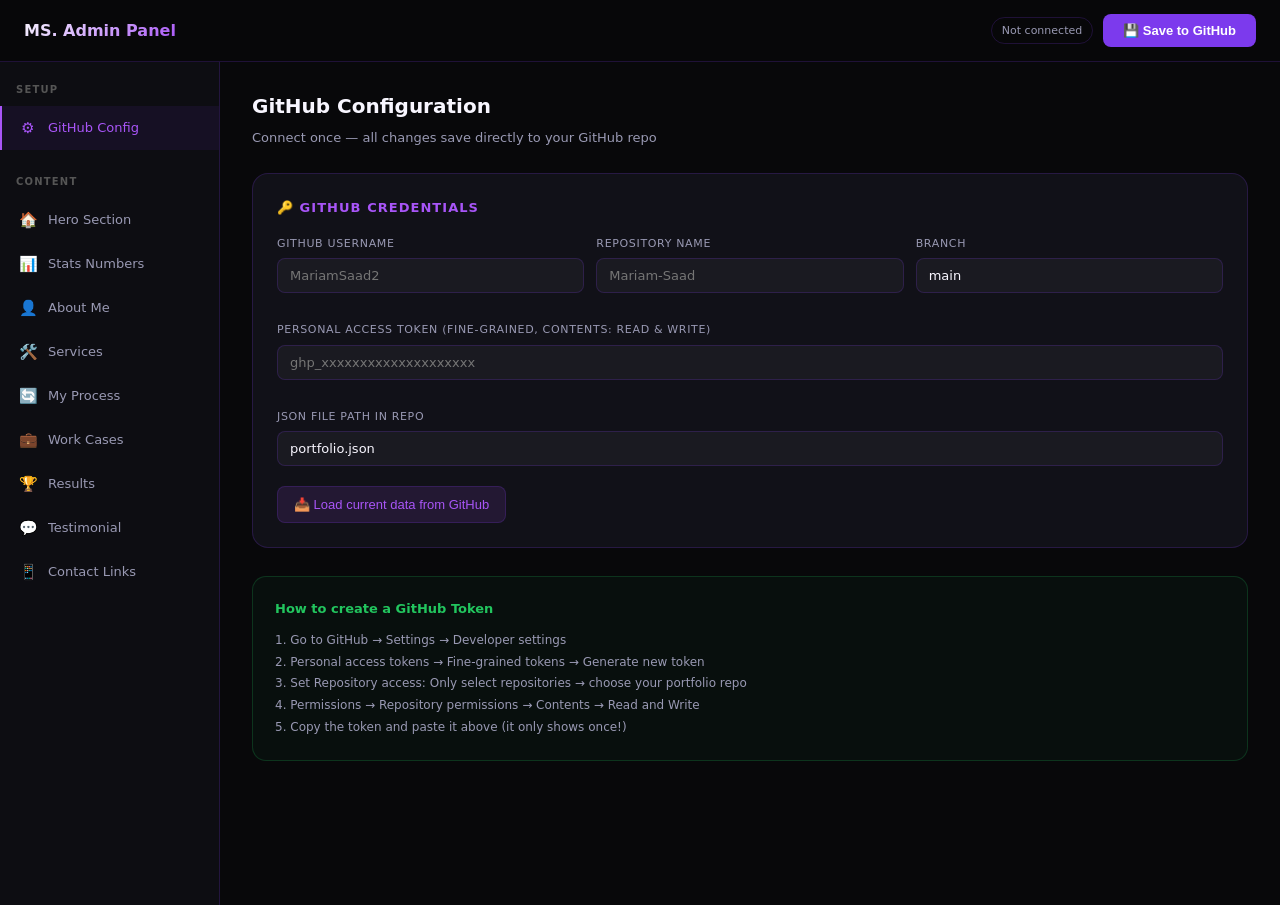
==== admin.html @ 00d35aed "Add files via upload" ====
<!DOCTYPE html>
<html lang="en">
<head>
<meta charset="UTF-8">
<meta name="viewport" content="width=device-width, initial-scale=1.0">
<title>Mariam Saad — Portfolio Admin</title>
<style>
:root {
  --black: #08080a;
  --deep: #0d0d12;
  --card: #111118;
  --purple: #7c3aed;
  --pl: #a855f7;
  --pg: rgba(124,58,237,.3);
  --ps: rgba(168,85,247,.12);
  --white: #f8f6ff;
  --gray: #9999b3;
  --border: rgba(124,58,237,.2);
  --green: #22c55e;
  --red: #ef4444;
}
*{margin:0;padding:0;box-sizing:border-box;}
body{background:var(--black);color:var(--white);font-family:'Segoe UI',system-ui,sans-serif;font-size:14px;line-height:1.6;}

/* TOP BAR */
.topbar{position:sticky;top:0;z-index:100;background:rgba(8,8,10,.95);backdrop-filter:blur(20px);border-bottom:1px solid var(--border);display:flex;align-items:center;justify-content:space-between;padding:14px 24px;}
.topbar-logo{font-weight:800;font-size:16px;background:linear-gradient(135deg,var(--white),var(--pl));-webkit-background-clip:text;-webkit-text-fill-color:transparent;background-clip:text;}
.topbar-actions{display:flex;align-items:center;gap:10px;}
.gh-status{font-size:11px;color:var(--gray);padding:4px 10px;border:1px solid var(--border);border-radius:20px;}
.gh-status.ok{color:var(--green);border-color:rgba(34,197,94,.3);}
.gh-status.err{color:var(--red);border-color:rgba(239,68,68,.3);}
.save-btn{background:var(--purple);color:#fff;border:none;border-radius:8px;padding:9px 20px;font-size:13px;font-weight:600;cursor:pointer;transition:opacity .2s;}
.save-btn:hover{opacity:.85;}
.save-btn:disabled{opacity:.4;cursor:not-allowed;}

/* LAYOUT */
.layout{display:grid;grid-template-columns:220px 1fr;min-height:calc(100vh - 57px);}

/* SIDEBAR */
.sidebar{background:var(--deep);border-right:1px solid var(--border);padding:20px 0;}
.sidebar-section{margin-bottom:24px;}
.sidebar-label{font-size:10px;font-weight:600;letter-spacing:.12em;text-transform:uppercase;color:#555;padding:0 16px;margin-bottom:8px;}
.nav-item{display:flex;align-items:center;gap:10px;padding:10px 16px;cursor:pointer;color:var(--gray);font-size:13px;border-left:2px solid transparent;transition:all .2s;}
.nav-item:hover{color:var(--white);background:rgba(124,58,237,.06);}
.nav-item.active{color:var(--pl);border-left-color:var(--pl);background:rgba(124,58,237,.08);}
.nav-item .icon{font-size:15px;width:20px;text-align:center;}

/* MAIN */
.main{padding:28px 32px;overflow-y:auto;}
.page{display:none;}
.page.active{display:block;}

/* GH CONFIG */
.gh-config{background:var(--card);border:1px solid var(--border);border-radius:16px;padding:24px;margin-bottom:28px;}
.gh-config-title{font-size:13px;font-weight:600;letter-spacing:.08em;text-transform:uppercase;color:var(--pl);margin-bottom:16px;}
.gh-grid{display:grid;grid-template-columns:1fr 1fr 1fr;gap:12px;}
.gh-grid-full{grid-column:1/-1;}

/* FORM ELEMENTS */
.field{margin-bottom:16px;}
.label{font-size:11px;font-weight:500;color:var(--gray);letter-spacing:.06em;text-transform:uppercase;margin-bottom:6px;display:block;}
input[type=text],input[type=email],input[type=password],input[type=url],textarea,select{
  width:100%;background:rgba(255,255,255,.04);border:1px solid var(--border);border-radius:8px;
  color:var(--white);font-size:13px;padding:9px 12px;font-family:inherit;transition:border-color .2s;
}
input:focus,textarea:focus{outline:none;border-color:var(--purple);}
textarea{resize:vertical;min-height:80px;}

/* SECTION CARDS */
.section-title{font-size:20px;font-weight:700;margin-bottom:6px;}
.section-sub{color:var(--gray);font-size:13px;margin-bottom:24px;}
.card{background:var(--card);border:1px solid var(--border);border-radius:14px;padding:22px;margin-bottom:14px;}
.card-header{display:flex;align-items:center;justify-content:space-between;margin-bottom:16px;}
.card-title{font-size:13px;font-weight:600;color:var(--pl);}
.del-btn{background:rgba(239,68,68,.12);border:1px solid rgba(239,68,68,.25);color:var(--red);border-radius:6px;padding:5px 10px;font-size:12px;cursor:pointer;transition:all .2s;}
.del-btn:hover{background:rgba(239,68,68,.2);}
.add-btn{display:flex;align-items:center;gap:8px;background:var(--ps);border:1px solid var(--border);border-radius:8px;color:var(--pl);font-size:13px;padding:10px 16px;cursor:pointer;transition:all .2s;margin-top:4px;}
.add-btn:hover{border-color:var(--purple);}
.two-col{display:grid;grid-template-columns:1fr 1fr;gap:12px;}
.three-col{display:grid;grid-template-columns:1fr 1fr 1fr;gap:12px;}

/* TAGS */
.tags-wrap{display:flex;flex-wrap:wrap;gap:8px;margin-top:8px;}
.tag-pill{display:flex;align-items:center;gap:6px;background:var(--ps);border:1px solid var(--border);border-radius:20px;padding:4px 10px;font-size:12px;color:var(--pl);}
.tag-pill button{background:none;border:none;cursor:pointer;color:var(--gray);font-size:14px;line-height:1;padding:0;}
.tag-input-row{display:flex;gap:8px;margin-top:10px;}
.tag-input-row input{flex:1;}

/* TOAST */
.toast{position:fixed;bottom:24px;right:24px;padding:12px 20px;border-radius:10px;font-size:13px;font-weight:500;z-index:999;transform:translateY(80px);opacity:0;transition:all .3s;}
.toast.success{background:#15803d;color:#fff;transform:translateY(0);opacity:1;}
.toast.error{background:#b91c1c;color:#fff;transform:translateY(0);opacity:1;}

/* RESULTS TABLE */
.results-row{display:grid;grid-template-columns:60px 100px 1fr;gap:12px;align-items:center;}
</style>
</head>
<body>

<div class="topbar">
  <div class="topbar-logo">MS. Admin Panel</div>
  <div class="topbar-actions">
    <span class="gh-status" id="ghStatus">Not connected</span>
    <button class="save-btn" id="saveBtn" onclick="saveToGitHub()">💾 Save to GitHub</button>
  </div>
</div>

<div class="layout">

  <!-- SIDEBAR -->
  <aside class="sidebar">
    <div class="sidebar-section">
      <div class="sidebar-label">Setup</div>
      <div class="nav-item active" onclick="showPage('github')"><span class="icon">⚙️</span> GitHub Config</div>
    </div>
    <div class="sidebar-section">
      <div class="sidebar-label">Content</div>
      <div class="nav-item" onclick="showPage('hero')"><span class="icon">🏠</span> Hero Section</div>
      <div class="nav-item" onclick="showPage('stats')"><span class="icon">📊</span> Stats Numbers</div>
      <div class="nav-item" onclick="showPage('about')"><span class="icon">👤</span> About Me</div>
      <div class="nav-item" onclick="showPage('services')"><span class="icon">🛠️</span> Services</div>
      <div class="nav-item" onclick="showPage('process')"><span class="icon">🔄</span> My Process</div>
      <div class="nav-item" onclick="showPage('work')"><span class="icon">💼</span> Work Cases</div>
      <div class="nav-item" onclick="showPage('results')"><span class="icon">🏆</span> Results</div>
      <div class="nav-item" onclick="showPage('testimonial')"><span class="icon">💬</span> Testimonial</div>
      <div class="nav-item" onclick="showPage('contact')"><span class="icon">📱</span> Contact Links</div>
    </div>
  </aside>

  <!-- MAIN -->
  <main class="main">

    <!-- GITHUB CONFIG PAGE -->
    <div class="page active" id="page-github">
      <div class="section-title">GitHub Configuration</div>
      <div class="section-sub">Connect once — all changes save directly to your GitHub repo</div>
      <div class="gh-config">
        <div class="gh-config-title">🔑 GitHub Credentials</div>
        <div class="gh-grid">
          <div class="field">
            <label class="label">GitHub Username</label>
            <input type="text" id="gh-user" placeholder="MariamSaad2" />
          </div>
          <div class="field">
            <label class="label">Repository Name</label>
            <input type="text" id="gh-repo" placeholder="Mariam-Saad" />
          </div>
          <div class="field">
            <label class="label">Branch</label>
            <input type="text" id="gh-branch" value="main" />
          </div>
          <div class="field gh-grid-full">
            <label class="label">Personal Access Token (Fine-grained, Contents: Read & Write)</label>
            <input type="password" id="gh-token" placeholder="ghp_xxxxxxxxxxxxxxxxxxxx" />
          </div>
          <div class="field gh-grid-full">
            <label class="label">JSON File Path in Repo</label>
            <input type="text" id="gh-path" value="portfolio.json" />
          </div>
        </div>
        <button class="add-btn" onclick="loadFromGitHub()">📥 Load current data from GitHub</button>
      </div>
      <div class="card" style="border-color:rgba(34,197,94,.2);background:rgba(34,197,94,.04);">
        <div style="color:var(--green);font-size:13px;font-weight:600;margin-bottom:10px;">How to create a GitHub Token</div>
        <div style="color:var(--gray);font-size:12px;line-height:1.8;">
          1. Go to GitHub → Settings → Developer settings<br>
          2. Personal access tokens → Fine-grained tokens → Generate new token<br>
          3. Set Repository access: Only select repositories → choose your portfolio repo<br>
          4. Permissions → Repository permissions → Contents → Read and Write<br>
          5. Copy the token and paste it above (it only shows once!)
        </div>
      </div>
    </div>

    <!-- HERO PAGE -->
    <div class="page" id="page-hero">
      <div class="section-title">Hero Section</div>
      <div class="section-sub">The first thing visitors see on your portfolio</div>
      <div class="card">
        <div class="field"><label class="label">Badge Text (small top badge)</label><input type="text" id="hero-badge" placeholder="Available for projects" /></div>
        <div class="two-col">
          <div class="field"><label class="label">Title Line 1</label><input type="text" id="hero-title1" placeholder="Social Media" /></div>
          <div class="field"><label class="label">Title Line 2 (colored)</label><input type="text" id="hero-title2" placeholder="Specialist" /></div>
        </div>
        <div class="field"><label class="label">Subtitle (larger text under title)</label><textarea id="hero-subtitle" rows="2"></textarea></div>
        <div class="field"><label class="label">Description (smaller gray text)</label><textarea id="hero-description" rows="2"></textarea></div>
      </div>
    </div>

    <!-- STATS PAGE -->
    <div class="page" id="page-stats">
      <div class="section-title">Stats Numbers</div>
      <div class="section-sub">The 4 achievement numbers shown below the hero</div>
      <div id="stats-container"></div>
    </div>

    <!-- ABOUT PAGE -->
    <div class="page" id="page-about">
      <div class="section-title">About Me</div>
      <div class="section-sub">Your bio paragraphs, tags, and contact info in the about section</div>

      <div class="card">
        <div class="card-header"><div class="card-title">Bio Paragraphs</div></div>
        <div id="about-paragraphs"></div>
        <button class="add-btn" onclick="addParagraph()">+ Add Paragraph</button>
      </div>

      <div class="card">
        <div class="card-header"><div class="card-title">Skill Tags</div></div>
        <div id="about-tags" class="tags-wrap"></div>
        <div class="tag-input-row">
          <input type="text" id="new-tag" placeholder="e.g. Content Strategy" onkeydown="if(event.key==='Enter')addTag()" />
          <button class="add-btn" onclick="addTag()">+ Add</button>
        </div>
      </div>

      <div class="card">
        <div class="card-header"><div class="card-title">Contact Info (shown in About card)</div></div>
        <div class="three-col">
          <div class="field"><label class="label">Location</label><input type="text" id="about-location" placeholder="Cairo, Egypt" /></div>
          <div class="field"><label class="label">Email</label><input type="email" id="about-email" /></div>
          <div class="field"><label class="label">Phone</label><input type="text" id="about-phone" /></div>
        </div>
      </div>
    </div>

    <!-- SERVICES PAGE -->
    <div class="page" id="page-services">
      <div class="section-title">Services</div>
      <div class="section-sub">The services you offer — shown as cards</div>
      <div id="services-container"></div>
      <button class="add-btn" onclick="addService()">+ Add Service</button>
    </div>

    <!-- PROCESS PAGE -->
    <div class="page" id="page-process">
      <div class="section-title">My Process</div>
      <div class="section-sub">The step-by-step numbered process</div>
      <div id="process-container"></div>
      <button class="add-btn" onclick="addProcessStep()">+ Add Step</button>
    </div>

    <!-- WORK PAGE -->
    <div class="page" id="page-work">
      <div class="section-title">Work Cases</div>
      <div class="section-sub">Real client projects and results</div>
      <div id="work-container"></div>
      <button class="add-btn" onclick="addWorkCase()">+ Add Case Study</button>
    </div>

    <!-- RESULTS PAGE -->
    <div class="page" id="page-results">
      <div class="section-title">Results</div>
      <div class="section-sub">The 4 key result metrics shown in the results section</div>
      <div id="results-container"></div>
    </div>

    <!-- TESTIMONIAL PAGE -->
    <div class="page" id="page-testimonial">
      <div class="section-title">Testimonial</div>
      <div class="section-sub">The client quote shown on your portfolio</div>
      <div class="card">
        <div class="field"><label class="label">Quote Text</label><textarea id="testimonial-text" rows="4"></textarea></div>
        <div class="field"><label class="label">Author (name + role)</label><input type="text" id="testimonial-author" placeholder="Ahmed K., Restaurant Owner" /></div>
      </div>
    </div>

    <!-- CONTACT PAGE -->
    <div class="page" id="page-contact">
      <div class="section-title">Contact Links</div>
      <div class="section-sub">How clients can reach you</div>
      <div class="card">
        <div class="two-col">
          <div class="field"><label class="label">📧 Email</label><input type="email" id="contact-email" /></div>
          <div class="field"><label class="label">📱 WhatsApp Number</label><input type="text" id="contact-whatsapp" placeholder="+201000000000" /></div>
          <div class="field"><label class="label">📸 Instagram URL</label><input type="url" id="contact-instagram" placeholder="https://instagram.com/..." /></div>
          <div class="field"><label class="label">📘 Facebook URL</label><input type="url" id="contact-facebook" placeholder="https://facebook.com/..." /></div>
          <div class="field"><label class="label">💼 LinkedIn URL</label><input type="url" id="contact-linkedin" placeholder="https://linkedin.com/in/..." /></div>
          <div class="field"><label class="label">🎵 TikTok URL</label><input type="url" id="contact-tiktok" placeholder="https://tiktok.com/@..." /></div>
        </div>
      </div>
    </div>

  </main>
</div>

<div class="toast" id="toast"></div>

<script>
// ── STATE ──────────────────────────────────────────────────────────────────
let data = {};
let fileSha = null;
let aboutTags = [];
let workResults = {}; // store results arrays per work index

// ── NAVIGATION ────────────────────────────────────────────────────────────
function showPage(name) {
  document.querySelectorAll('.page').forEach(p => p.classList.remove('active'));
  document.querySelectorAll('.nav-item').forEach(n => n.classList.remove('active'));
  document.getElementById('page-' + name).classList.add('active');
  event.currentTarget.classList.add('active');
}

// ── GITHUB ────────────────────────────────────────────────────────────────
function ghConfig() {
  return {
    token: document.getElementById('gh-token').value.trim(),
    user: document.getElementById('gh-user').value.trim(),
    repo: document.getElementById('gh-repo').value.trim(),
    branch: document.getElementById('gh-branch').value.trim() || 'main',
    path: document.getElementById('gh-path').value.trim()
  };
}

async function loadFromGitHub() {
  const c = ghConfig();
  if (!c.token || !c.user || !c.repo) { toast('Fill in GitHub credentials first', 'error'); return; }
  toast('Loading from GitHub...', '');
  try {
    const res = await fetch(`https://api.github.com/repos/${c.user}/${c.repo}/contents/${c.path}?ref=${c.branch}`, {
      headers: { Authorization: `Bearer ${c.token}`, Accept: 'application/vnd.github.v3+json' }
    });
    if (!res.ok) throw new Error(`GitHub error: ${res.status}`);
    const json = await res.json();
    fileSha = json.sha;
    data = JSON.parse(atob(json.content.replace(/\n/g, '')));
    fillAllForms();
    setStatus('Connected', 'ok');
    toast('Data loaded successfully ✓', 'success');
  } catch(e) {
    setStatus('Error', 'err');
    toast(e.message, 'error');
  }
}

async function saveToGitHub() {
  const c = ghConfig();
  if (!c.token || !c.user || !c.repo) { toast('Fill in GitHub credentials first', 'error'); return; }
  const btn = document.getElementById('saveBtn');
  btn.disabled = true; btn.textContent = 'Saving...';
  collectAllData();
  const content = btoa(unescape(encodeURIComponent(JSON.stringify(data, null, 2))));
  const body = { message: 'Update portfolio content via admin panel', content, branch: c.branch };
  if (fileSha) body.sha = fileSha;
  try {
    const res = await fetch(`https://api.github.com/repos/${c.user}/${c.repo}/contents/${c.path}`, {
      method: 'PUT',
      headers: { Authorization: `Bearer ${c.token}`, Accept: 'application/vnd.github.v3+json', 'Content-Type': 'application/json' },
      body: JSON.stringify(body)
    });
    const json = await res.json();
    if (!res.ok) throw new Error(json.message || 'Save failed');
    fileSha = json.content.sha;
    toast('Saved to GitHub ✓ Portfolio updated!', 'success');
  } catch(e) {
    toast(e.message, 'error');
  } finally {
    btn.disabled = false; btn.textContent = '💾 Save to GitHub';
  }
}

function setStatus(text, cls) {
  const el = document.getElementById('ghStatus');
  el.textContent = text;
  el.className = 'gh-status ' + cls;
}

// ── FILL FORMS ────────────────────────────────────────────────────────────
function fillAllForms() {
  fillHero(); fillStats(); fillAbout(); fillServices(); fillProcess(); fillWork(); fillResults(); fillTestimonial(); fillContact();
}

function fillHero() {
  const h = data.hero || {};
  document.getElementById('hero-badge').value = h.badge || '';
  document.getElementById('hero-title1').value = h.title_line1 || '';
  document.getElementById('hero-title2').value = h.title_line2 || '';
  document.getElementById('hero-subtitle').value = h.subtitle || '';
  document.getElementById('hero-description').value = h.description || '';
}

function fillStats() {
  const stats = data.stats || [];
  const c = document.getElementById('stats-container');
  c.innerHTML = stats.map((s, i) => `
    <div class="card">
      <div class="card-header"><div class="card-title">Stat #${i+1}</div></div>
      <div class="two-col">
        <div class="field"><label class="label">Number / Value</label><input type="text" id="stat-num-${i}" value="${s.number || ''}" placeholder="50+" /></div>
        <div class="field"><label class="label">Label</label><input type="text" id="stat-label-${i}" value="${s.label || ''}" placeholder="Brands Served" /></div>
      </div>
    </div>`).join('');
}

function fillAbout() {
  const a = data.about || {};
  const paras = a.paragraphs || [];
  renderParagraphs(paras);
  aboutTags = [...(a.tags || [])];
  renderTags();
  const ci = a.contact_info || {};
  document.getElementById('about-location').value = ci.location || '';
  document.getElementById('about-email').value = ci.email || '';
  document.getElementById('about-phone').value = ci.phone || '';
}

function renderParagraphs(paras) {
  const c = document.getElementById('about-paragraphs');
  c.innerHTML = paras.map((p, i) => `
    <div style="display:flex;gap:8px;margin-bottom:10px;align-items:flex-start">
      <textarea id="para-${i}" rows="2" style="flex:1">${p}</textarea>
      <button class="del-btn" onclick="removeParagraph(${i})">✕</button>
    </div>`).join('');
}

function addParagraph() {
  const paras = getCurrentParagraphs();
  paras.push('');
  renderParagraphs(paras);
}

function removeParagraph(i) {
  const paras = getCurrentParagraphs();
  paras.splice(i, 1);
  renderParagraphs(paras);
}

function getCurrentParagraphs() {
  const paras = [];
  let i = 0;
  while (document.getElementById(`para-${i}`)) {
    paras.push(document.getElementById(`para-${i}`).value);
    i++;
  }
  return paras;
}

function renderTags() {
  document.getElementById('about-tags').innerHTML = aboutTags.map((t, i) =>
    `<span class="tag-pill">${t}<button onclick="removeTag(${i})">×</button></span>`).join('');
}

function addTag() {
  const inp = document.getElementById('new-tag');
  if (inp.value.trim()) { aboutTags.push(inp.value.trim()); inp.value = ''; renderTags(); }
}

function removeTag(i) { aboutTags.splice(i, 1); renderTags(); }

function fillServices() {
  const services = data.services || [];
  const c = document.getElementById('services-container');
  c.innerHTML = services.map((s, i) => `
    <div class="card" id="svc-${i}">
      <div class="card-header"><div class="card-title">Service ${i+1}</div><button class="del-btn" onclick="removeService(${i})">Delete</button></div>
      <div class="two-col">
        <div class="field"><label class="label">Icon (emoji)</label><input type="text" id="svc-icon-${i}" value="${s.icon || ''}" style="font-size:20px" /></div>
        <div class="field"><label class="label">Title</label><input type="text" id="svc-title-${i}" value="${s.title || ''}" /></div>
      </div>
      <div class="field"><label class="label">Description</label><textarea id="svc-desc-${i}" rows="2">${s.description || ''}</textarea></div>
    </div>`).join('');
}

function addService() {
  const services = collectServices();
  services.push({icon:'📌', title:'', description:''});
  data.services = services;
  fillServices();
}

function removeService(i) {
  const s = collectServices();
  s.splice(i, 1);
  data.services = s;
  fillServices();
}

function collectServices() {
  const s = [];
  let i = 0;
  while (document.getElementById(`svc-${i}`)) {
    s.push({
      icon: document.getElementById(`svc-icon-${i}`).value,
      title: document.getElementById(`svc-title-${i}`).value,
      description: document.getElementById(`svc-desc-${i}`).value
    });
    i++;
  }
  return s;
}

function fillProcess() {
  const steps = data.process || [];
  const c = document.getElementById('process-container');
  c.innerHTML = steps.map((s, i) => `
    <div class="card" id="proc-${i}">
      <div class="card-header"><div class="card-title">Step ${i+1}</div><button class="del-btn" onclick="removeProcessStep(${i})">Delete</button></div>
      <div class="three-col">
        <div class="field"><label class="label">Step Number</label><input type="text" id="proc-step-${i}" value="${s.step || ''}" placeholder="01" /></div>
        <div class="field" style="grid-column:2/-1"><label class="label">Title</label><input type="text" id="proc-title-${i}" value="${s.title || ''}" /></div>
      </div>
      <div class="field"><label class="label">Description</label><textarea id="proc-desc-${i}" rows="2">${s.description || ''}</textarea></div>
    </div>`).join('');
}

function addProcessStep() {
  const steps = collectProcess();
  steps.push({step: String(steps.length+1).padStart(2,'0'), title:'', description:''});
  data.process = steps;
  fillProcess();
}

function removeProcessStep(i) {
  const steps = collectProcess();
  steps.splice(i, 1);
  data.process = steps;
  fillProcess();
}

function collectProcess() {
  const s = [];
  let i = 0;
  while (document.getElementById(`proc-${i}`)) {
    s.push({
      step: document.getElementById(`proc-step-${i}`).value,
      title: document.getElementById(`proc-title-${i}`).value,
      description: document.getElementById(`proc-desc-${i}`).value
    });
    i++;
  }
  return s;
}

function fillWork() {
  const work = data.work || [];
  const c = document.getElementById('work-container');
  c.innerHTML = work.map((w, i) => {
    const results = w.results || [];
    return `
    <div class="card" id="work-${i}">
      <div class="card-header"><div class="card-title">Case Study ${i+1}</div><button class="del-btn" onclick="removeWorkCase(${i})">Delete</button></div>
      <div class="two-col">
        <div class="field"><label class="label">Category Label</label><input type="text" id="work-label-${i}" value="${w.label || ''}" placeholder="Restaurant / F&B" /></div>
        <div class="field"><label class="label">Client / Project Name</label><input type="text" id="work-title-${i}" value="${w.title || ''}" /></div>
      </div>
      <div class="field"><label class="label">Challenge</label><textarea id="work-challenge-${i}" rows="2">${w.challenge || ''}</textarea></div>
      <div class="field">
        <label class="label">Results (one per line)</label>
        <textarea id="work-results-${i}" rows="3">${results.join('\n')}</textarea>
      </div>
    </div>`;
  }).join('');
}

function addWorkCase() {
  const work = collectWork();
  work.push({label:'', title:'', challenge:'', results:[]});
  data.work = work;
  fillWork();
}

function removeWorkCase(i) {
  const work = collectWork();
  work.splice(i, 1);
  data.work = work;
  fillWork();
}

function collectWork() {
  const w = [];
  let i = 0;
  while (document.getElementById(`work-${i}`)) {
    w.push({
      label: document.getElementById(`work-label-${i}`).value,
      title: document.getElementById(`work-title-${i}`).value,
      challenge: document.getElementById(`work-challenge-${i}`).value,
      results: document.getElementById(`work-results-${i}`).value.split('\n').map(s=>s.trim()).filter(Boolean)
    });
    i++;
  }
  return w;
}

function fillResults() {
  const results = data.results || [];
  const c = document.getElementById('results-container');
  c.innerHTML = results.map((r, i) => `
    <div class="card">
      <div class="card-header"><div class="card-title">Result #${i+1}</div></div>
      <div class="three-col">
        <div class="field"><label class="label">Icon</label><input type="text" id="res-icon-${i}" value="${r.icon || ''}" style="font-size:20px" /></div>
        <div class="field"><label class="label">Number / Value</label><input type="text" id="res-num-${i}" value="${r.number || ''}" /></div>
        <div class="field" style="grid-column:span 1"></div>
      </div>
      <div class="field"><label class="label">Label Description</label><input type="text" id="res-label-${i}" value="${r.label || ''}" /></div>
    </div>`).join('');
}

function fillTestimonial() {
  const t = data.testimonial || {};
  document.getElementById('testimonial-text').value = t.text || '';
  document.getElementById('testimonial-author').value = t.author || '';
}

function fillContact() {
  const c = data.contact || {};
  document.getElementById('contact-email').value = c.email || '';
  document.getElementById('contact-whatsapp').value = c.whatsapp || '';
  document.getElementById('contact-instagram').value = c.instagram || '';
  document.getElementById('contact-facebook').value = c.facebook || '';
  document.getElementById('contact-linkedin').value = c.linkedin || '';
  document.getElementById('contact-tiktok').value = c.tiktok || '';
}

// ── COLLECT ALL DATA ──────────────────────────────────────────────────────
function collectAllData() {
  data.hero = {
    badge: document.getElementById('hero-badge').value,
    title_line1: document.getElementById('hero-title1').value,
    title_line2: document.getElementById('hero-title2').value,
    subtitle: document.getElementById('hero-subtitle').value,
    description: document.getElementById('hero-description').value
  };

  const statCount = (data.stats || []).length;
  data.stats = Array.from({length: statCount}, (_, i) => ({
    number: document.getElementById(`stat-num-${i}`)?.value || '',
    label: document.getElementById(`stat-label-${i}`)?.value || ''
  }));

  data.about = {
    paragraphs: getCurrentParagraphs(),
    tags: aboutTags,
    contact_info: {
      location: document.getElementById('about-location').value,
      email: document.getElementById('about-email').value,
      phone: document.getElementById('about-phone').value
    }
  };

  data.services = collectServices();
  data.process = collectProcess();
  data.work = collectWork();

  const resCount = (data.results || []).length;
  data.results = Array.from({length: resCount}, (_, i) => ({
    icon: document.getElementById(`res-icon-${i}`)?.value || '',
    number: document.getElementById(`res-num-${i}`)?.value || '',
    label: document.getElementById(`res-label-${i}`)?.value || ''
  }));

  data.testimonial = {
    text: document.getElementById('testimonial-text').value,
    author: document.getElementById('testimonial-author').value
  };

  data.contact = {
    email: document.getElementById('contact-email').value,
    whatsapp: document.getElementById('contact-whatsapp').value,
    instagram: document.getElementById('contact-instagram').value,
    facebook: document.getElementById('contact-facebook').value,
    linkedin: document.getElementById('contact-linkedin').value,
    tiktok: document.getElementById('contact-tiktok').value
  };
}

// ── TOAST ─────────────────────────────────────────────────────────────────
function toast(msg, type) {
  const el = document.getElementById('toast');
  el.textContent = msg;
  el.className = 'toast ' + type;
  if (type) setTimeout(() => { el.className = 'toast'; }, 3500);
}

// ── INIT ──────────────────────────────────────────────────────────────────
// Load from localStorage if previously saved
const saved = localStorage.getItem('ms_gh_config');
if (saved) {
  const cfg = JSON.parse(saved);
  document.getElementById('gh-user').value = cfg.user || '';
  document.getElementById('gh-repo').value = cfg.repo || '';
  document.getElementById('gh-branch').value = cfg.branch || 'main';
  document.getElementById('gh-path').value = cfg.path || 'portfolio.json';
}

// Auto-save GitHub config (not the token) to localStorage
['gh-user','gh-repo','gh-branch','gh-path'].forEach(id => {
  document.getElementById(id).addEventListener('change', () => {
    localStorage.setItem('ms_gh_config', JSON.stringify({
      user: document.getElementById('gh-user').value,
      repo: document.getElementById('gh-repo').value,
      branch: document.getElementById('gh-branch').value,
      path: document.getElementById('gh-path').value
    }));
  });
});
</script>
</body>
</html>
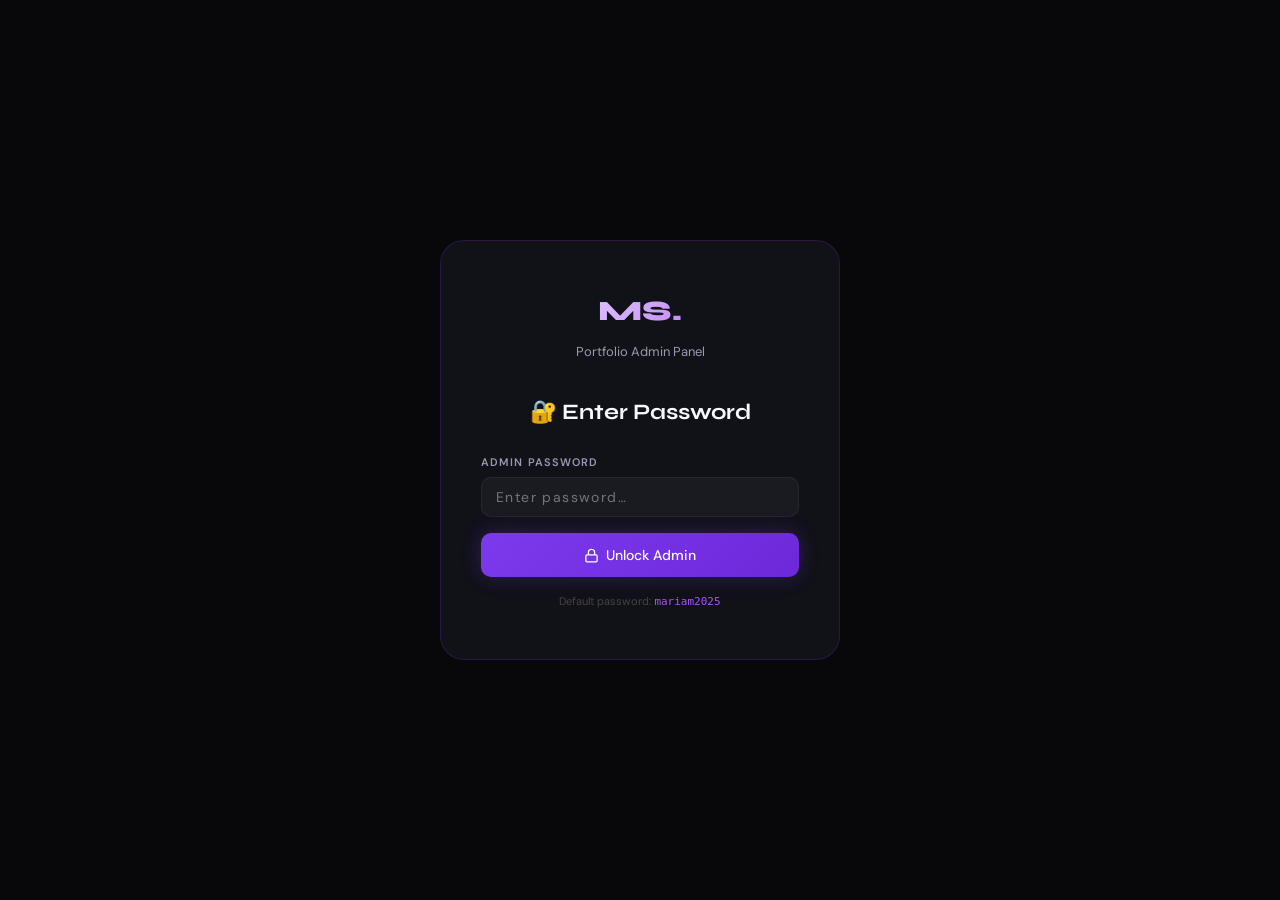
==== commit 4de3348f: "Update admin.html" ====
--- a/admin.html
+++ b/admin.html
@@ -3,697 +3,876 @@
 <head>
 <meta charset="UTF-8">
 <meta name="viewport" content="width=device-width, initial-scale=1.0">
-<title>Mariam Saad — Portfolio Admin</title>
+<title>Admin Panel — Mariam's Portfolio</title>
+<link rel="preconnect" href="https://fonts.googleapis.com">
+<link href="https://fonts.googleapis.com/css2?family=Syne:wght@700;800&family=DM+Sans:opsz,wght@9..40,300;9..40,400;9..40,500;9..40,600&display=swap" rel="stylesheet">
 <style>
-:root {
-  --black: #08080a;
-  --deep: #0d0d12;
-  --card: #111118;
-  --purple: #7c3aed;
-  --pl: #a855f7;
-  --pg: rgba(124,58,237,.3);
-  --ps: rgba(168,85,247,.12);
-  --white: #f8f6ff;
-  --gray: #9999b3;
-  --border: rgba(124,58,237,.2);
-  --green: #22c55e;
-  --red: #ef4444;
-}
-*{margin:0;padding:0;box-sizing:border-box;}
-body{background:var(--black);color:var(--white);font-family:'Segoe UI',system-ui,sans-serif;font-size:14px;line-height:1.6;}
-
-/* TOP BAR */
-.topbar{position:sticky;top:0;z-index:100;background:rgba(8,8,10,.95);backdrop-filter:blur(20px);border-bottom:1px solid var(--border);display:flex;align-items:center;justify-content:space-between;padding:14px 24px;}
-.topbar-logo{font-weight:800;font-size:16px;background:linear-gradient(135deg,var(--white),var(--pl));-webkit-background-clip:text;-webkit-text-fill-color:transparent;background-clip:text;}
-.topbar-actions{display:flex;align-items:center;gap:10px;}
-.gh-status{font-size:11px;color:var(--gray);padding:4px 10px;border:1px solid var(--border);border-radius:20px;}
-.gh-status.ok{color:var(--green);border-color:rgba(34,197,94,.3);}
-.gh-status.err{color:var(--red);border-color:rgba(239,68,68,.3);}
-.save-btn{background:var(--purple);color:#fff;border:none;border-radius:8px;padding:9px 20px;font-size:13px;font-weight:600;cursor:pointer;transition:opacity .2s;}
-.save-btn:hover{opacity:.85;}
-.save-btn:disabled{opacity:.4;cursor:not-allowed;}
-
-/* LAYOUT */
-.layout{display:grid;grid-template-columns:220px 1fr;min-height:calc(100vh - 57px);}
-
-/* SIDEBAR */
-.sidebar{background:var(--deep);border-right:1px solid var(--border);padding:20px 0;}
-.sidebar-section{margin-bottom:24px;}
-.sidebar-label{font-size:10px;font-weight:600;letter-spacing:.12em;text-transform:uppercase;color:#555;padding:0 16px;margin-bottom:8px;}
-.nav-item{display:flex;align-items:center;gap:10px;padding:10px 16px;cursor:pointer;color:var(--gray);font-size:13px;border-left:2px solid transparent;transition:all .2s;}
-.nav-item:hover{color:var(--white);background:rgba(124,58,237,.06);}
-.nav-item.active{color:var(--pl);border-left-color:var(--pl);background:rgba(124,58,237,.08);}
-.nav-item .icon{font-size:15px;width:20px;text-align:center;}
-
-/* MAIN */
-.main{padding:28px 32px;overflow-y:auto;}
-.page{display:none;}
-.page.active{display:block;}
-
-/* GH CONFIG */
-.gh-config{background:var(--card);border:1px solid var(--border);border-radius:16px;padding:24px;margin-bottom:28px;}
-.gh-config-title{font-size:13px;font-weight:600;letter-spacing:.08em;text-transform:uppercase;color:var(--pl);margin-bottom:16px;}
-.gh-grid{display:grid;grid-template-columns:1fr 1fr 1fr;gap:12px;}
-.gh-grid-full{grid-column:1/-1;}
-
-/* FORM ELEMENTS */
-.field{margin-bottom:16px;}
-.label{font-size:11px;font-weight:500;color:var(--gray);letter-spacing:.06em;text-transform:uppercase;margin-bottom:6px;display:block;}
-input[type=text],input[type=email],input[type=password],input[type=url],textarea,select{
-  width:100%;background:rgba(255,255,255,.04);border:1px solid var(--border);border-radius:8px;
-  color:var(--white);font-size:13px;padding:9px 12px;font-family:inherit;transition:border-color .2s;
-}
-input:focus,textarea:focus{outline:none;border-color:var(--purple);}
-textarea{resize:vertical;min-height:80px;}
-
-/* SECTION CARDS */
-.section-title{font-size:20px;font-weight:700;margin-bottom:6px;}
-.section-sub{color:var(--gray);font-size:13px;margin-bottom:24px;}
-.card{background:var(--card);border:1px solid var(--border);border-radius:14px;padding:22px;margin-bottom:14px;}
-.card-header{display:flex;align-items:center;justify-content:space-between;margin-bottom:16px;}
-.card-title{font-size:13px;font-weight:600;color:var(--pl);}
-.del-btn{background:rgba(239,68,68,.12);border:1px solid rgba(239,68,68,.25);color:var(--red);border-radius:6px;padding:5px 10px;font-size:12px;cursor:pointer;transition:all .2s;}
-.del-btn:hover{background:rgba(239,68,68,.2);}
-.add-btn{display:flex;align-items:center;gap:8px;background:var(--ps);border:1px solid var(--border);border-radius:8px;color:var(--pl);font-size:13px;padding:10px 16px;cursor:pointer;transition:all .2s;margin-top:4px;}
-.add-btn:hover{border-color:var(--purple);}
-.two-col{display:grid;grid-template-columns:1fr 1fr;gap:12px;}
-.three-col{display:grid;grid-template-columns:1fr 1fr 1fr;gap:12px;}
-
-/* TAGS */
-.tags-wrap{display:flex;flex-wrap:wrap;gap:8px;margin-top:8px;}
-.tag-pill{display:flex;align-items:center;gap:6px;background:var(--ps);border:1px solid var(--border);border-radius:20px;padding:4px 10px;font-size:12px;color:var(--pl);}
-.tag-pill button{background:none;border:none;cursor:pointer;color:var(--gray);font-size:14px;line-height:1;padding:0;}
-.tag-input-row{display:flex;gap:8px;margin-top:10px;}
-.tag-input-row input{flex:1;}
-
-/* TOAST */
-.toast{position:fixed;bottom:24px;right:24px;padding:12px 20px;border-radius:10px;font-size:13px;font-weight:500;z-index:999;transform:translateY(80px);opacity:0;transition:all .3s;}
-.toast.success{background:#15803d;color:#fff;transform:translateY(0);opacity:1;}
-.toast.error{background:#b91c1c;color:#fff;transform:translateY(0);opacity:1;}
-
-/* RESULTS TABLE */
-.results-row{display:grid;grid-template-columns:60px 100px 1fr;gap:12px;align-items:center;}
+  :root {
+    --black: #08080a; --deep: #0d0d12; --card: #111118; --card2: #16161f;
+    --purple: #7c3aed; --pl: #a855f7; --pg: rgba(124,58,237,.3);
+    --ps: rgba(168,85,247,.12); --white: #f8f6ff; --gray: #9999b3;
+    --border: rgba(124,58,237,.2); --border2: rgba(255,255,255,.06);
+    --success: #22c55e; --danger: #ef4444; --warn: #f59e0b;
+  }
+  *{margin:0;padding:0;box-sizing:border-box;}
+  html{scroll-behavior:smooth;}
+  body{background:var(--black);color:var(--white);font-family:'DM Sans',system-ui,sans-serif;font-size:14px;line-height:1.6;min-height:100vh;overflow-x:hidden;}
+
+  /* ── PASSWORD GATE ── */
+  #gate{position:fixed;inset:0;background:var(--black);z-index:9999;display:flex;align-items:center;justify-content:center;padding:20px;}
+  .gate-box{background:var(--card);border:1px solid var(--border);border-radius:24px;padding:48px 40px;width:100%;max-width:400px;text-align:center;}
+  .gate-logo{font-family:'Syne',sans-serif;font-weight:800;font-size:28px;background:linear-gradient(135deg,var(--white),var(--pl));-webkit-background-clip:text;-webkit-text-fill-color:transparent;background-clip:text;margin-bottom:8px;}
+  .gate-sub{color:var(--gray);font-size:13px;margin-bottom:32px;}
+  .gate-box h2{font-family:'Syne',sans-serif;font-size:22px;margin-bottom:24px;}
+  .gate-err{background:rgba(239,68,68,.12);border:1px solid rgba(239,68,68,.3);border-radius:8px;padding:10px 14px;color:#fca5a5;font-size:13px;margin-bottom:16px;display:none;}
+
+  /* ── INPUTS ── */
+  .field{margin-bottom:16px;text-align:left;}
+  .field label{display:block;font-size:11px;font-weight:600;letter-spacing:.1em;text-transform:uppercase;color:var(--gray);margin-bottom:6px;}
+  .field input,.field textarea,.field select{width:100%;background:rgba(255,255,255,.04);border:1px solid var(--border2);border-radius:10px;color:var(--white);font-family:'DM Sans',sans-serif;font-size:14px;padding:10px 14px;outline:none;transition:border-color .2s;}
+  .field input:focus,.field textarea:focus,.field select:focus{border-color:var(--purple);background:rgba(124,58,237,.06);}
+  .field textarea{resize:vertical;min-height:80px;}
+  .field input[type="password"]{letter-spacing:.1em;}
+
+  /* ── BUTTONS ── */
+  .btn{display:inline-flex;align-items:center;justify-content:center;gap:7px;padding:11px 22px;border-radius:10px;font-family:'DM Sans',sans-serif;font-size:14px;font-weight:500;cursor:pointer;border:none;transition:all .2s;min-height:44px;}
+  .btn-primary{background:linear-gradient(135deg,var(--purple),#6d28d9);color:#fff;box-shadow:0 0 20px var(--pg);}
+  .btn-primary:hover{box-shadow:0 0 30px rgba(124,58,237,.5);transform:translateY(-1px);}
+  .btn-ghost{background:transparent;color:var(--gray);border:1px solid var(--border2);}
+  .btn-ghost:hover{border-color:var(--purple);color:var(--pl);}
+  .btn-danger{background:rgba(239,68,68,.12);color:#fca5a5;border:1px solid rgba(239,68,68,.25);}
+  .btn-danger:hover{background:rgba(239,68,68,.2);}
+  .btn-success{background:rgba(34,197,94,.12);color:#86efac;border:1px solid rgba(34,197,94,.25);}
+  .btn-success:hover{background:rgba(34,197,94,.2);}
+  .btn-sm{padding:6px 14px;font-size:12px;min-height:32px;border-radius:7px;}
+  .btn:disabled{opacity:.5;cursor:not-allowed;transform:none !important;}
+  .btn-full{width:100%;}
+
+  /* ── LAYOUT ── */
+  #app{display:none;min-height:100vh;}
+  #app.visible{display:block;}
+
+  header{position:sticky;top:0;z-index:100;background:rgba(8,8,10,.95);backdrop-filter:blur(20px);border-bottom:1px solid var(--border);padding:0 24px;height:60px;display:flex;align-items:center;justify-content:space-between;gap:16px;}
+  .hdr-left{display:flex;align-items:center;gap:14px;}
+  .hdr-logo{font-family:'Syne',sans-serif;font-weight:800;font-size:16px;background:linear-gradient(135deg,var(--white),var(--pl));-webkit-background-clip:text;-webkit-text-fill-color:transparent;background-clip:text;}
+  .hdr-badge{background:var(--ps);border:1px solid var(--border);border-radius:100px;padding:3px 10px;font-size:10px;font-weight:600;letter-spacing:.1em;color:var(--pl);}
+  .hdr-right{display:flex;align-items:center;gap:10px;}
+  .hdr-right a{color:var(--gray);text-decoration:none;font-size:13px;display:flex;align-items:center;gap:5px;padding:6px 12px;border-radius:8px;transition:.2s;}
+  .hdr-right a:hover{color:var(--pl);background:var(--ps);}
+
+  .layout{display:grid;grid-template-columns:220px 1fr;min-height:calc(100vh - 60px);}
+  @media(max-width:768px){.layout{grid-template-columns:1fr;} .sidebar{display:none;}}
+
+  /* ── SIDEBAR ── */
+  .sidebar{background:var(--deep);border-right:1px solid var(--border);padding:20px 0;position:sticky;top:60px;height:calc(100vh - 60px);overflow-y:auto;}
+  .sidebar-section{font-size:10px;font-weight:600;letter-spacing:.12em;text-transform:uppercase;color:#444;padding:16px 20px 6px;}
+  .nav-item{display:flex;align-items:center;gap:10px;padding:9px 20px;cursor:pointer;color:var(--gray);font-size:13px;font-weight:400;transition:.15s;border-left:2px solid transparent;position:relative;}
+  .nav-item:hover{color:var(--white);background:rgba(255,255,255,.03);}
+  .nav-item.active{color:var(--pl);background:var(--ps);border-left-color:var(--purple);}
+  .nav-item .dot{width:6px;height:6px;border-radius:50%;background:currentColor;opacity:.6;flex-shrink:0;}
+
+  /* ── MAIN CONTENT ── */
+  .main{padding:28px;overflow-y:auto;}
+  .section-panel{display:none;}
+  .section-panel.active{display:block;}
+
+  .panel-header{margin-bottom:24px;}
+  .panel-header h1{font-family:'Syne',sans-serif;font-size:24px;font-weight:800;margin-bottom:4px;}
+  .panel-header p{color:var(--gray);font-size:13px;}
+
+  .card{background:var(--card);border:1px solid var(--border2);border-radius:16px;padding:24px;margin-bottom:16px;}
+  .card-header{display:flex;align-items:center;justify-content:space-between;margin-bottom:20px;padding-bottom:14px;border-bottom:1px solid var(--border2);}
+  .card-title{font-family:'Syne',sans-serif;font-size:14px;font-weight:700;display:flex;align-items:center;gap:8px;}
+  .card-title .icon{font-size:18px;}
+
+  .grid-2{display:grid;grid-template-columns:1fr 1fr;gap:16px;}
+  @media(max-width:600px){.grid-2{grid-template-columns:1fr;}}
+
+  /* ── ARRAY ITEMS ── */
+  .array-list{display:flex;flex-direction:column;gap:10px;margin-bottom:12px;}
+  .array-item{background:rgba(255,255,255,.03);border:1px solid var(--border2);border-radius:10px;padding:14px;position:relative;}
+  .array-item-header{display:flex;align-items:center;justify-content:space-between;margin-bottom:12px;}
+  .array-item-label{font-size:11px;font-weight:600;color:var(--pl);text-transform:uppercase;letter-spacing:.08em;}
+  .array-item-actions{display:flex;gap:6px;}
+  .remove-btn{background:rgba(239,68,68,.1);border:1px solid rgba(239,68,68,.2);color:#fca5a5;border-radius:6px;padding:4px 10px;font-size:11px;cursor:pointer;transition:.2s;}
+  .remove-btn:hover{background:rgba(239,68,68,.2);}
+  .add-btn{display:flex;align-items:center;gap:6px;background:rgba(124,58,237,.1);border:1px dashed rgba(124,58,237,.3);color:var(--pl);border-radius:10px;padding:10px 16px;font-size:13px;cursor:pointer;width:100%;justify-content:center;transition:.2s;}
+  .add-btn:hover{background:rgba(124,58,237,.18);border-color:rgba(124,58,237,.6);}
+  .tag-list{display:flex;flex-wrap:wrap;gap:8px;margin-bottom:10px;}
+  .tag-chip{display:flex;align-items:center;gap:6px;background:var(--ps);border:1px solid var(--border);border-radius:100px;padding:5px 12px;font-size:12px;color:var(--pl);}
+  .tag-chip .del{cursor:pointer;opacity:.6;transition:.2s;font-size:14px;}
+  .tag-chip .del:hover{opacity:1;color:#fca5a5;}
+  .tag-input-row{display:flex;gap:8px;}
+  .tag-input-row input{flex:1;}
+
+  /* ── TOAST ── */
+  #toast-container{position:fixed;bottom:24px;right:24px;z-index:9999;display:flex;flex-direction:column;gap:8px;pointer-events:none;}
+  .toast{background:var(--card2);border:1px solid var(--border2);border-radius:12px;padding:12px 18px;display:flex;align-items:center;gap:10px;font-size:13px;box-shadow:0 8px 32px rgba(0,0,0,.4);transform:translateX(120%);transition:transform .35s cubic-bezier(.34,1.56,.64,1);pointer-events:auto;min-width:220px;}
+  .toast.show{transform:translateX(0);}
+  .toast.success{border-color:rgba(34,197,94,.3);} .toast.success .t-icon{color:var(--success);}
+  .toast.error{border-color:rgba(239,68,68,.3);} .toast.error .t-icon{color:var(--danger);}
+  .toast.info{border-color:var(--border);} .toast.info .t-icon{color:var(--pl);}
+
+  /* ── CONFIRM DIALOG ── */
+  #confirm-overlay{position:fixed;inset:0;background:rgba(8,8,10,.85);backdrop-filter:blur(8px);z-index:9998;display:none;align-items:center;justify-content:center;padding:20px;}
+  #confirm-overlay.open{display:flex;}
+  .confirm-box{background:var(--card);border:1px solid rgba(239,68,68,.3);border-radius:20px;padding:32px;max-width:380px;width:100%;text-align:center;}
+  .confirm-box h3{font-family:'Syne',sans-serif;font-size:18px;margin-bottom:10px;}
+  .confirm-box p{color:var(--gray);font-size:13px;margin-bottom:24px;}
+  .confirm-actions{display:flex;gap:10px;justify-content:center;}
+
+  /* ── SCROLLBAR ── */
+  ::-webkit-scrollbar{width:5px;height:5px;}
+  ::-webkit-scrollbar-track{background:transparent;}
+  ::-webkit-scrollbar-thumb{background:rgba(124,58,237,.3);border-radius:10px;}
+
+  /* ── MISC ── */
+  .divider{height:1px;background:var(--border2);margin:20px 0;}
+  .badge-dot{width:6px;height:6px;border-radius:50%;background:var(--success);display:inline-block;animation:pulse 2s infinite;}
+  @keyframes pulse{0%,100%{opacity:1;transform:scale(1);}50%{opacity:.5;transform:scale(1.4);}}
+  .save-bar{position:sticky;bottom:0;background:rgba(8,8,10,.95);backdrop-filter:blur(12px);border-top:1px solid var(--border);padding:14px 28px;display:flex;align-items:center;justify-content:space-between;gap:12px;z-index:50;}
+  .save-bar p{color:var(--gray);font-size:12px;}
+  .unsaved-indicator{color:var(--warn);font-size:12px;display:flex;align-items:center;gap:6px;}
 </style>
 </head>
 <body>
 
-<div class="topbar">
-  <div class="topbar-logo">MS. Admin Panel</div>
-  <div class="topbar-actions">
-    <span class="gh-status" id="ghStatus">Not connected</span>
-    <button class="save-btn" id="saveBtn" onclick="saveToGitHub()">💾 Save to GitHub</button>
+<!-- PASSWORD GATE -->
+<div id="gate">
+  <div class="gate-box">
+    <div class="gate-logo">MS.</div>
+    <div class="gate-sub">Portfolio Admin Panel</div>
+    <h2>🔐 Enter Password</h2>
+    <div class="gate-err" id="gate-err">Incorrect password. Please try again.</div>
+    <div class="field">
+      <label>Admin Password</label>
+      <input type="password" id="pw-input" placeholder="Enter password…" onkeydown="if(event.key==='Enter')checkPw()">
+    </div>
+    <button class="btn btn-primary btn-full" onclick="checkPw()">
+      <svg width="15" height="15" viewBox="0 0 24 24" fill="none" stroke="currentColor" stroke-width="2"><rect x="3" y="11" width="18" height="11" rx="2"/><path d="M7 11V7a5 5 0 0 1 10 0v4"/></svg>
+      Unlock Admin
+    </button>
+    <p style="margin-top:16px;font-size:11px;color:#444;">Default password: <code style="color:var(--pl)">mariam2025</code></p>
   </div>
 </div>
 
-<div class="layout">
-
-  <!-- SIDEBAR -->
-  <aside class="sidebar">
-    <div class="sidebar-section">
-      <div class="sidebar-label">Setup</div>
-      <div class="nav-item active" onclick="showPage('github')"><span class="icon">⚙️</span> GitHub Config</div>
+<!-- MAIN APP -->
+<div id="app">
+  <header>
+    <div class="hdr-left">
+      <div class="hdr-logo">MS. Admin</div>
+      <div class="hdr-badge"><span class="badge-dot"></span> Live</div>
     </div>
-    <div class="sidebar-section">
-      <div class="sidebar-label">Content</div>
-      <div class="nav-item" onclick="showPage('hero')"><span class="icon">🏠</span> Hero Section</div>
-      <div class="nav-item" onclick="showPage('stats')"><span class="icon">📊</span> Stats Numbers</div>
-      <div class="nav-item" onclick="showPage('about')"><span class="icon">👤</span> About Me</div>
-      <div class="nav-item" onclick="showPage('services')"><span class="icon">🛠️</span> Services</div>
-      <div class="nav-item" onclick="showPage('process')"><span class="icon">🔄</span> My Process</div>
-      <div class="nav-item" onclick="showPage('work')"><span class="icon">💼</span> Work Cases</div>
-      <div class="nav-item" onclick="showPage('results')"><span class="icon">🏆</span> Results</div>
-      <div class="nav-item" onclick="showPage('testimonial')"><span class="icon">💬</span> Testimonial</div>
-      <div class="nav-item" onclick="showPage('contact')"><span class="icon">📱</span> Contact Links</div>
+    <div class="hdr-right">
+      <a href="index.html" target="_blank">
+        <svg width="14" height="14" viewBox="0 0 24 24" fill="none" stroke="currentColor" stroke-width="2"><path d="M18 13v6a2 2 0 0 1-2 2H5a2 2 0 0 1-2-2V8a2 2 0 0 1 2-2h6"/><polyline points="15 3 21 3 21 9"/><line x1="10" y1="14" x2="21" y2="3"/></svg>
+        View Portfolio
+      </a>
+      <button class="btn btn-primary" id="save-btn" onclick="saveAll()" style="gap:6px;">
+        <svg width="14" height="14" viewBox="0 0 24 24" fill="none" stroke="currentColor" stroke-width="2"><path d="M19 21H5a2 2 0 0 1-2-2V5a2 2 0 0 1 2-2h11l5 5v11a2 2 0 0 1-2 2z"/><polyline points="17 21 17 13 7 13 7 21"/><polyline points="7 3 7 8 15 8"/></svg>
+        Save All
+      </button>
+      <button class="btn btn-danger btn-sm" onclick="confirmReset()">Reset</button>
     </div>
-  </aside>
-
-  <!-- MAIN -->
-  <main class="main">
-
-    <!-- GITHUB CONFIG PAGE -->
-    <div class="page active" id="page-github">
-      <div class="section-title">GitHub Configuration</div>
-      <div class="section-sub">Connect once — all changes save directly to your GitHub repo</div>
-      <div class="gh-config">
-        <div class="gh-config-title">🔑 GitHub Credentials</div>
-        <div class="gh-grid">
-          <div class="field">
-            <label class="label">GitHub Username</label>
-            <input type="text" id="gh-user" placeholder="MariamSaad2" />
-          </div>
-          <div class="field">
-            <label class="label">Repository Name</label>
-            <input type="text" id="gh-repo" placeholder="Mariam-Saad" />
-          </div>
-          <div class="field">
-            <label class="label">Branch</label>
-            <input type="text" id="gh-branch" value="main" />
-          </div>
-          <div class="field gh-grid-full">
-            <label class="label">Personal Access Token (Fine-grained, Contents: Read & Write)</label>
-            <input type="password" id="gh-token" placeholder="ghp_xxxxxxxxxxxxxxxxxxxx" />
-          </div>
-          <div class="field gh-grid-full">
-            <label class="label">JSON File Path in Repo</label>
-            <input type="text" id="gh-path" value="portfolio.json" />
-          </div>
-        </div>
-        <button class="add-btn" onclick="loadFromGitHub()">📥 Load current data from GitHub</button>
-      </div>
-      <div class="card" style="border-color:rgba(34,197,94,.2);background:rgba(34,197,94,.04);">
-        <div style="color:var(--green);font-size:13px;font-weight:600;margin-bottom:10px;">How to create a GitHub Token</div>
-        <div style="color:var(--gray);font-size:12px;line-height:1.8;">
-          1. Go to GitHub → Settings → Developer settings<br>
-          2. Personal access tokens → Fine-grained tokens → Generate new token<br>
-          3. Set Repository access: Only select repositories → choose your portfolio repo<br>
-          4. Permissions → Repository permissions → Contents → Read and Write<br>
-          5. Copy the token and paste it above (it only shows once!)
-        </div>
-      </div>
+  </header>
+
+  <div class="layout">
+    <nav class="sidebar">
+      <div class="sidebar-section">Sections</div>
+      <div class="nav-item active" onclick="showSection('s-meta')"><span class="dot"></span> Meta & Nav</div>
+      <div class="nav-item" onclick="showSection('s-hero')"><span class="dot"></span> Hero</div>
+      <div class="nav-item" onclick="showSection('s-stats')"><span class="dot"></span> Stats Bar</div>
+      <div class="nav-item" onclick="showSection('s-brands')"><span class="dot"></span> Brands Section</div>
+      <div class="nav-item" onclick="showSection('s-about')"><span class="dot"></span> About</div>
+      <div class="nav-item" onclick="showSection('s-services')"><span class="dot"></span> Services</div>
+      <div class="nav-item" onclick="showSection('s-process')"><span class="dot"></span> Process</div>
+      <div class="nav-item" onclick="showSection('s-work')"><span class="dot"></span> Work / Case Studies</div>
+      <div class="nav-item" onclick="showSection('s-results')"><span class="dot"></span> Results</div>
+      <div class="nav-item" onclick="showSection('s-testimonial')"><span class="dot"></span> Testimonial</div>
+      <div class="nav-item" onclick="showSection('s-contact')"><span class="dot"></span> Contact</div>
+      <div class="nav-item" onclick="showSection('s-footer')"><span class="dot"></span> Footer</div>
+      <div class="nav-item" onclick="showSection('s-wmodal')"><span class="dot"></span> Work Modal</div>
+      <div class="sidebar-section" style="margin-top:8px;">Tools</div>
+      <div class="nav-item" onclick="saveAll()"><span class="dot"></span> 💾 Save All</div>
+      <div class="nav-item" onclick="confirmReset()"><span class="dot"></span> 🔄 Reset to Defaults</div>
+    </nav>
+
+    <div class="main" id="main-content">
+
+      <!-- META & NAV -->
+      <div class="section-panel active" id="s-meta">
+        <div class="panel-header"><h1>⚙️ Meta & Navigation</h1><p>Page title and navigation logo</p></div>
+        <div class="card">
+          <div class="card-header"><div class="card-title"><span class="icon">🌐</span> Page Meta</div></div>
+          <div class="field"><label>Page Title (Browser Tab)</label><input type="text" id="meta-pageTitle"></div>
+          <div class="field"><label>Nav Logo Text</label><input type="text" id="meta-navLogo" placeholder="MS."></div>
+        </div>
+      </div>
+
+      <!-- HERO -->
+      <div class="section-panel" id="s-hero">
+        <div class="panel-header"><h1>🦸 Hero Section</h1><p>Main headline and call-to-action</p></div>
+        <div class="card">
+          <div class="card-header"><div class="card-title"><span class="icon">✏️</span> Hero Text</div></div>
+          <div class="field"><label>Badge Text</label><input type="text" id="hero-badgeText"></div>
+          <div class="grid-2">
+            <div class="field"><label>Title Line 1</label><input type="text" id="hero-titleLine1"></div>
+            <div class="field"><label>Title Line 2 (Highlighted)</label><input type="text" id="hero-titleLine2"></div>
+          </div>
+          <div class="field"><label>Subtitle</label><textarea id="hero-subtitle" rows="2"></textarea></div>
+          <div class="field"><label>Description</label><textarea id="hero-description" rows="3"></textarea></div>
+          <div class="grid-2">
+            <div class="field"><label>Button 1 Text</label><input type="text" id="hero-btn1Text"></div>
+            <div class="field"><label>Button 2 Text</label><input type="text" id="hero-btn2Text"></div>
+          </div>
+        </div>
+        <div class="card">
+          <div class="card-header"><div class="card-title"><span class="icon">🏷️</span> Photo Badges</div></div>
+          <div class="grid-2">
+            <div>
+              <div class="field"><label>Badge 1 Number</label><input type="text" id="hero-badge1Num"></div>
+              <div class="field"><label>Badge 1 Label</label><input type="text" id="hero-badge1Label"></div>
+            </div>
+            <div>
+              <div class="field"><label>Badge 2 Number</label><input type="text" id="hero-badge2Num"></div>
+              <div class="field"><label>Badge 2 Label</label><input type="text" id="hero-badge2Label"></div>
+            </div>
+          </div>
+        </div>
+      </div>
+
+      <!-- STATS -->
+      <div class="section-panel" id="s-stats">
+        <div class="panel-header"><h1>📊 Stats Bar</h1><p>4 statistics shown below the hero</p></div>
+        <div id="stats-list" class="array-list"></div>
+      </div>
+
+      <!-- BRANDS -->
+      <div class="section-panel" id="s-brands">
+        <div class="panel-header"><h1>🏢 Brands Section</h1><p>Section heading and description (logos are images, not editable here)</p></div>
+        <div class="card">
+          <div class="field"><label>Section Label</label><input type="text" id="brands-sectionLabel"></div>
+          <div class="field"><label>Heading</label><input type="text" id="brands-heading"></div>
+          <div class="field"><label>Description</label><textarea id="brands-description" rows="3"></textarea></div>
+        </div>
+      </div>
+
+      <!-- ABOUT -->
+      <div class="section-panel" id="s-about">
+        <div class="panel-header"><h1>👩 About Section</h1><p>Bio, paragraphs, tags, and info card</p></div>
+        <div class="card">
+          <div class="card-header"><div class="card-title"><span class="icon">📝</span> About Text</div></div>
+          <div class="field"><label>Section Label</label><input type="text" id="about-sectionLabel"></div>
+          <div class="field"><label>Heading (HTML allowed)</label><input type="text" id="about-heading" placeholder="The person behind&lt;br&gt;the strategy"></div>
+          <div class="field"><label>Paragraph 1</label><textarea id="about-para0" rows="3"></textarea></div>
+          <div class="field"><label>Paragraph 2</label><textarea id="about-para1" rows="3"></textarea></div>
+          <div class="field"><label>Paragraph 3</label><textarea id="about-para2" rows="3"></textarea></div>
+        </div>
+        <div class="card">
+          <div class="card-header"><div class="card-title"><span class="icon">🏷️</span> Skill Tags</div></div>
+          <div class="tag-list" id="about-tags-list"></div>
+          <div class="tag-input-row">
+            <input type="text" id="about-tag-input" class="field" placeholder="Add a tag…" onkeydown="if(event.key==='Enter'){event.preventDefault();addTag()}" style="margin:0;">
+            <button class="btn btn-ghost btn-sm" onclick="addTag()">Add</button>
+          </div>
+        </div>
+        <div class="card">
+          <div class="card-header"><div class="card-title"><span class="icon">💼</span> Info Card</div></div>
+          <div class="grid-2">
+            <div class="field"><label>Name</label><input type="text" id="about-infoName"></div>
+            <div class="field"><label>Role</label><input type="text" id="about-infoRole"></div>
+          </div>
+          <div id="about-info-items-list" class="array-list"></div>
+          <button class="add-btn" onclick="addInfoItem()">+ Add Info Item</button>
+        </div>
+      </div>
+
+      <!-- SERVICES -->
+      <div class="section-panel" id="s-services">
+        <div class="panel-header"><h1>🎯 Services</h1><p>What you offer — up to 4 cards</p></div>
+        <div class="card">
+          <div class="grid-2">
+            <div class="field"><label>Section Label</label><input type="text" id="services-sectionLabel"></div>
+            <div class="field"><label>Heading</label><input type="text" id="services-heading"></div>
+          </div>
+        </div>
+        <div id="services-list" class="array-list"></div>
+        <button class="add-btn" onclick="addService()">+ Add Service</button>
+      </div>
+
+      <!-- PROCESS -->
+      <div class="section-panel" id="s-process">
+        <div class="panel-header"><h1>⚙️ Process Steps</h1><p>How you work — step by step</p></div>
+        <div class="card">
+          <div class="grid-2">
+            <div class="field"><label>Section Label</label><input type="text" id="process-sectionLabel"></div>
+            <div class="field"><label>Heading</label><input type="text" id="process-heading"></div>
+          </div>
+        </div>
+        <div id="process-list" class="array-list"></div>
+        <button class="add-btn" onclick="addStep()">+ Add Step</button>
+      </div>
+
+      <!-- WORK -->
+      <div class="section-panel" id="s-work">
+        <div class="panel-header"><h1>💼 Work / Case Studies</h1><p>Portfolio projects displayed on the site</p></div>
+        <div class="card">
+          <div class="grid-2">
+            <div class="field"><label>Section Label</label><input type="text" id="work-sectionLabel"></div>
+            <div class="field"><label>Heading</label><input type="text" id="work-heading"></div>
+          </div>
+        </div>
+        <div id="work-list" class="array-list"></div>
+        <button class="add-btn" onclick="addWorkItem()">+ Add Project</button>
+      </div>
+
+      <!-- RESULTS -->
+      <div class="section-panel" id="s-results">
+        <div class="panel-header"><h1>📈 Results & Impact</h1><p>Key metrics and achievements</p></div>
+        <div class="card">
+          <div class="grid-2">
+            <div class="field"><label>Section Label</label><input type="text" id="results-sectionLabel"></div>
+            <div class="field"><label>Heading</label><input type="text" id="results-heading"></div>
+          </div>
+        </div>
+        <div id="results-list" class="array-list"></div>
+        <button class="add-btn" onclick="addResult()">+ Add Result</button>
+      </div>
+
+      <!-- TESTIMONIAL -->
+      <div class="section-panel" id="s-testimonial">
+        <div class="panel-header"><h1>💬 Testimonial</h1><p>Client quote displayed on the portfolio</p></div>
+        <div class="card">
+          <div class="field"><label>Quote Text</label><textarea id="testimonial-quote" rows="4"></textarea></div>
+          <div class="field"><label>Author (e.g. — West Arena Mall)</label><input type="text" id="testimonial-author"></div>
+        </div>
+      </div>
+
+      <!-- CONTACT -->
+      <div class="section-panel" id="s-contact">
+        <div class="panel-header"><h1>📬 Contact Section</h1><p>Contact info, email, and WhatsApp numbers</p></div>
+        <div class="card">
+          <div class="card-header"><div class="card-title"><span class="icon">📝</span> Section Text</div></div>
+          <div class="grid-2">
+            <div class="field"><label>Section Label</label><input type="text" id="contact-sectionLabel"></div>
+            <div class="field"><label>Heading</label><input type="text" id="contact-heading"></div>
+          </div>
+          <div class="field"><label>Description</label><textarea id="contact-description" rows="2"></textarea></div>
+        </div>
+        <div class="card">
+          <div class="card-header"><div class="card-title"><span class="icon">✉️</span> Email</div></div>
+          <div class="field"><label>Email Address</label><input type="email" id="contact-email"></div>
+        </div>
+        <div class="card">
+          <div class="card-header"><div class="card-title"><span class="icon">📱</span> WhatsApp Numbers</div></div>
+          <div id="whatsapp-list" class="array-list"></div>
+          <button class="add-btn" onclick="addWhatsApp()">+ Add WhatsApp Number</button>
+        </div>
+      </div>
+
+      <!-- FOOTER -->
+      <div class="section-panel" id="s-footer">
+        <div class="panel-header"><h1>🦶 Footer</h1><p>Name and copyright text</p></div>
+        <div class="card">
+          <div class="field"><label>Name</label><input type="text" id="footer-name"></div>
+          <div class="field"><label>Copyright Text</label><input type="text" id="footer-copy"></div>
+        </div>
+      </div>
+
+      <!-- WORK MODAL -->
+      <div class="section-panel" id="s-wmodal">
+        <div class="panel-header"><h1>🪟 Work Modal</h1><p>The popup that appears when "View My Work" is clicked</p></div>
+        <div class="card">
+          <div class="field"><label>Title</label><input type="text" id="wmodal-title"></div>
+          <div class="field"><label>Description</label><textarea id="wmodal-desc" rows="3"></textarea></div>
+          <div class="field"><label>Challenge</label><textarea id="wmodal-challenge" rows="2"></textarea></div>
+        </div>
+        <div class="card">
+          <div class="card-header"><div class="card-title">Strategy Items</div></div>
+          <div id="wmodal-strategy-list" class="array-list"></div>
+          <button class="add-btn" onclick="addWmodalItem('strategy')">+ Add Strategy Item</button>
+        </div>
+        <div class="card">
+          <div class="card-header"><div class="card-title">Content Execution Items</div></div>
+          <div id="wmodal-content-list" class="array-list"></div>
+          <button class="add-btn" onclick="addWmodalItem('content')">+ Add Content Item</button>
+        </div>
+        <div class="card">
+          <div class="card-header"><div class="card-title">Results Items</div></div>
+          <div id="wmodal-results-list" class="array-list"></div>
+          <button class="add-btn" onclick="addWmodalItem('results')">+ Add Result Item</button>
+        </div>
+        <div class="card">
+          <div class="card-header"><div class="card-title">Content Type Tags</div></div>
+          <div class="tag-list" id="wmodal-types-list"></div>
+          <div class="tag-input-row">
+            <input type="text" id="wmodal-type-input" placeholder="Add type…" onkeydown="if(event.key==='Enter'){event.preventDefault();addWmodalType()}" style="background:rgba(255,255,255,.04);border:1px solid var(--border2);border-radius:10px;color:var(--white);font-family:'DM Sans',sans-serif;font-size:14px;padding:10px 14px;outline:none;flex:1;">
+            <button class="btn btn-ghost btn-sm" onclick="addWmodalType()">Add</button>
+          </div>
+        </div>
+      </div>
+
+    </div><!-- /main-content -->
+  </div><!-- /layout -->
+</div><!-- /app -->
+
+<!-- TOAST -->
+<div id="toast-container"></div>
+
+<!-- CONFIRM DIALOG -->
+<div id="confirm-overlay">
+  <div class="confirm-box">
+    <h3>⚠️ Reset to Defaults?</h3>
+    <p>This will erase all saved changes and restore the original portfolio content. This cannot be undone.</p>
+    <div class="confirm-actions">
+      <button class="btn btn-danger" onclick="doReset()">Yes, Reset</button>
+      <button class="btn btn-ghost" onclick="closeConfirm()">Cancel</button>
     </div>
-
-    <!-- HERO PAGE -->
-    <div class="page" id="page-hero">
-      <div class="section-title">Hero Section</div>
-      <div class="section-sub">The first thing visitors see on your portfolio</div>
-      <div class="card">
-        <div class="field"><label class="label">Badge Text (small top badge)</label><input type="text" id="hero-badge" placeholder="Available for projects" /></div>
-        <div class="two-col">
-          <div class="field"><label class="label">Title Line 1</label><input type="text" id="hero-title1" placeholder="Social Media" /></div>
-          <div class="field"><label class="label">Title Line 2 (colored)</label><input type="text" id="hero-title2" placeholder="Specialist" /></div>
-        </div>
-        <div class="field"><label class="label">Subtitle (larger text under title)</label><textarea id="hero-subtitle" rows="2"></textarea></div>
-        <div class="field"><label class="label">Description (smaller gray text)</label><textarea id="hero-description" rows="2"></textarea></div>
-      </div>
-    </div>
-
-    <!-- STATS PAGE -->
-    <div class="page" id="page-stats">
-      <div class="section-title">Stats Numbers</div>
-      <div class="section-sub">The 4 achievement numbers shown below the hero</div>
-      <div id="stats-container"></div>
-    </div>
-
-    <!-- ABOUT PAGE -->
-    <div class="page" id="page-about">
-      <div class="section-title">About Me</div>
-      <div class="section-sub">Your bio paragraphs, tags, and contact info in the about section</div>
-
-      <div class="card">
-        <div class="card-header"><div class="card-title">Bio Paragraphs</div></div>
-        <div id="about-paragraphs"></div>
-        <button class="add-btn" onclick="addParagraph()">+ Add Paragraph</button>
-      </div>
-
-      <div class="card">
-        <div class="card-header"><div class="card-title">Skill Tags</div></div>
-        <div id="about-tags" class="tags-wrap"></div>
-        <div class="tag-input-row">
-          <input type="text" id="new-tag" placeholder="e.g. Content Strategy" onkeydown="if(event.key==='Enter')addTag()" />
-          <button class="add-btn" onclick="addTag()">+ Add</button>
-        </div>
-      </div>
-
-      <div class="card">
-        <div class="card-header"><div class="card-title">Contact Info (shown in About card)</div></div>
-        <div class="three-col">
-          <div class="field"><label class="label">Location</label><input type="text" id="about-location" placeholder="Cairo, Egypt" /></div>
-          <div class="field"><label class="label">Email</label><input type="email" id="about-email" /></div>
-          <div class="field"><label class="label">Phone</label><input type="text" id="about-phone" /></div>
-        </div>
-      </div>
-    </div>
-
-    <!-- SERVICES PAGE -->
-    <div class="page" id="page-services">
-      <div class="section-title">Services</div>
-      <div class="section-sub">The services you offer — shown as cards</div>
-      <div id="services-container"></div>
-      <button class="add-btn" onclick="addService()">+ Add Service</button>
-    </div>
-
-    <!-- PROCESS PAGE -->
-    <div class="page" id="page-process">
-      <div class="section-title">My Process</div>
-      <div class="section-sub">The step-by-step numbered process</div>
-      <div id="process-container"></div>
-      <button class="add-btn" onclick="addProcessStep()">+ Add Step</button>
-    </div>
-
-    <!-- WORK PAGE -->
-    <div class="page" id="page-work">
-      <div class="section-title">Work Cases</div>
-      <div class="section-sub">Real client projects and results</div>
-      <div id="work-container"></div>
-      <button class="add-btn" onclick="addWorkCase()">+ Add Case Study</button>
-    </div>
-
-    <!-- RESULTS PAGE -->
-    <div class="page" id="page-results">
-      <div class="section-title">Results</div>
-      <div class="section-sub">The 4 key result metrics shown in the results section</div>
-      <div id="results-container"></div>
-    </div>
-
-    <!-- TESTIMONIAL PAGE -->
-    <div class="page" id="page-testimonial">
-      <div class="section-title">Testimonial</div>
-      <div class="section-sub">The client quote shown on your portfolio</div>
-      <div class="card">
-        <div class="field"><label class="label">Quote Text</label><textarea id="testimonial-text" rows="4"></textarea></div>
-        <div class="field"><label class="label">Author (name + role)</label><input type="text" id="testimonial-author" placeholder="Ahmed K., Restaurant Owner" /></div>
-      </div>
-    </div>
-
-    <!-- CONTACT PAGE -->
-    <div class="page" id="page-contact">
-      <div class="section-title">Contact Links</div>
-      <div class="section-sub">How clients can reach you</div>
-      <div class="card">
-        <div class="two-col">
-          <div class="field"><label class="label">📧 Email</label><input type="email" id="contact-email" /></div>
-          <div class="field"><label class="label">📱 WhatsApp Number</label><input type="text" id="contact-whatsapp" placeholder="+201000000000" /></div>
-          <div class="field"><label class="label">📸 Instagram URL</label><input type="url" id="contact-instagram" placeholder="https://instagram.com/..." /></div>
-          <div class="field"><label class="label">📘 Facebook URL</label><input type="url" id="contact-facebook" placeholder="https://facebook.com/..." /></div>
-          <div class="field"><label class="label">💼 LinkedIn URL</label><input type="url" id="contact-linkedin" placeholder="https://linkedin.com/in/..." /></div>
-          <div class="field"><label class="label">🎵 TikTok URL</label><input type="url" id="contact-tiktok" placeholder="https://tiktok.com/@..." /></div>
-        </div>
-      </div>
-    </div>
-
-  </main>
+  </div>
 </div>
 
-<div class="toast" id="toast"></div>
-
+<script src="data.js"></script>
 <script>
-// ── STATE ──────────────────────────────────────────────────────────────────
-let data = {};
-let fileSha = null;
-let aboutTags = [];
-let workResults = {}; // store results arrays per work index
-
-// ── NAVIGATION ────────────────────────────────────────────────────────────
-function showPage(name) {
-  document.querySelectorAll('.page').forEach(p => p.classList.remove('active'));
+/* ============================================================
+   Admin Panel Logic
+   ============================================================ */
+
+const ADMIN_PW = 'mariam2025';
+let D = null; // current working data
+
+/* ── AUTH ── */
+function checkPw() {
+  const v = document.getElementById('pw-input').value;
+  const err = document.getElementById('gate-err');
+  if (v === ADMIN_PW) {
+    document.getElementById('gate').style.opacity = '0';
+    document.getElementById('gate').style.transition = 'opacity .4s';
+    setTimeout(() => { document.getElementById('gate').style.display = 'none'; }, 400);
+    document.getElementById('app').classList.add('visible');
+    init();
+  } else {
+    err.style.display = 'block';
+    document.getElementById('pw-input').value = '';
+    document.getElementById('pw-input').focus();
+  }
+}
+document.addEventListener('keydown', e => {
+  if (document.getElementById('gate').style.display !== 'none' && e.key === 'Enter') checkPw();
+});
+
+/* ── NAV ── */
+function showSection(id) {
+  document.querySelectorAll('.section-panel').forEach(p => p.classList.remove('active'));
   document.querySelectorAll('.nav-item').forEach(n => n.classList.remove('active'));
-  document.getElementById('page-' + name).classList.add('active');
+  document.getElementById(id).classList.add('active');
   event.currentTarget.classList.add('active');
 }
 
-// ── GITHUB ────────────────────────────────────────────────────────────────
-function ghConfig() {
-  return {
-    token: document.getElementById('gh-token').value.trim(),
-    user: document.getElementById('gh-user').value.trim(),
-    repo: document.getElementById('gh-repo').value.trim(),
-    branch: document.getElementById('gh-branch').value.trim() || 'main',
-    path: document.getElementById('gh-path').value.trim()
-  };
-}
-
-async function loadFromGitHub() {
-  const c = ghConfig();
-  if (!c.token || !c.user || !c.repo) { toast('Fill in GitHub credentials first', 'error'); return; }
-  toast('Loading from GitHub...', '');
-  try {
-    const res = await fetch(`https://api.github.com/repos/${c.user}/${c.repo}/contents/${c.path}?ref=${c.branch}`, {
-      headers: { Authorization: `Bearer ${c.token}`, Accept: 'application/vnd.github.v3+json' }
-    });
-    if (!res.ok) throw new Error(`GitHub error: ${res.status}`);
-    const json = await res.json();
-    fileSha = json.sha;
-    data = JSON.parse(atob(json.content.replace(/\n/g, '')));
-    fillAllForms();
-    setStatus('Connected', 'ok');
-    toast('Data loaded successfully ✓', 'success');
-  } catch(e) {
-    setStatus('Error', 'err');
-    toast(e.message, 'error');
-  }
-}
-
-async function saveToGitHub() {
-  const c = ghConfig();
-  if (!c.token || !c.user || !c.repo) { toast('Fill in GitHub credentials first', 'error'); return; }
-  const btn = document.getElementById('saveBtn');
-  btn.disabled = true; btn.textContent = 'Saving...';
-  collectAllData();
-  const content = btoa(unescape(encodeURIComponent(JSON.stringify(data, null, 2))));
-  const body = { message: 'Update portfolio content via admin panel', content, branch: c.branch };
-  if (fileSha) body.sha = fileSha;
-  try {
-    const res = await fetch(`https://api.github.com/repos/${c.user}/${c.repo}/contents/${c.path}`, {
-      method: 'PUT',
-      headers: { Authorization: `Bearer ${c.token}`, Accept: 'application/vnd.github.v3+json', 'Content-Type': 'application/json' },
-      body: JSON.stringify(body)
-    });
-    const json = await res.json();
-    if (!res.ok) throw new Error(json.message || 'Save failed');
-    fileSha = json.content.sha;
-    toast('Saved to GitHub ✓ Portfolio updated!', 'success');
-  } catch(e) {
-    toast(e.message, 'error');
-  } finally {
-    btn.disabled = false; btn.textContent = '💾 Save to GitHub';
-  }
-}
-
-function setStatus(text, cls) {
-  const el = document.getElementById('ghStatus');
-  el.textContent = text;
-  el.className = 'gh-status ' + cls;
-}
-
-// ── FILL FORMS ────────────────────────────────────────────────────────────
-function fillAllForms() {
-  fillHero(); fillStats(); fillAbout(); fillServices(); fillProcess(); fillWork(); fillResults(); fillTestimonial(); fillContact();
-}
-
-function fillHero() {
-  const h = data.hero || {};
-  document.getElementById('hero-badge').value = h.badge || '';
-  document.getElementById('hero-title1').value = h.title_line1 || '';
-  document.getElementById('hero-title2').value = h.title_line2 || '';
-  document.getElementById('hero-subtitle').value = h.subtitle || '';
-  document.getElementById('hero-description').value = h.description || '';
-}
-
-function fillStats() {
-  const stats = data.stats || [];
-  const c = document.getElementById('stats-container');
-  c.innerHTML = stats.map((s, i) => `
-    <div class="card">
-      <div class="card-header"><div class="card-title">Stat #${i+1}</div></div>
-      <div class="two-col">
-        <div class="field"><label class="label">Number / Value</label><input type="text" id="stat-num-${i}" value="${s.number || ''}" placeholder="50+" /></div>
-        <div class="field"><label class="label">Label</label><input type="text" id="stat-label-${i}" value="${s.label || ''}" placeholder="Brands Served" /></div>
+/* ── INIT: load data into form ── */
+function init() {
+  D = loadData();
+  populate();
+}
+
+function populate() {
+  // META
+  setVal('meta-pageTitle', D.meta.pageTitle);
+  setVal('meta-navLogo', D.meta.navLogo);
+
+  // HERO
+  setVal('hero-badgeText', D.hero.badgeText);
+  setVal('hero-titleLine1', D.hero.titleLine1);
+  setVal('hero-titleLine2', D.hero.titleLine2);
+  setVal('hero-subtitle', D.hero.subtitle);
+  setVal('hero-description', D.hero.description);
+  setVal('hero-btn1Text', D.hero.btn1Text);
+  setVal('hero-btn2Text', D.hero.btn2Text);
+  setVal('hero-badge1Num', D.hero.badge1Num);
+  setVal('hero-badge1Label', D.hero.badge1Label);
+  setVal('hero-badge2Num', D.hero.badge2Num);
+  setVal('hero-badge2Label', D.hero.badge2Label);
+
+  // STATS
+  renderStats();
+
+  // BRANDS
+  setVal('brands-sectionLabel', D.brands.sectionLabel);
+  setVal('brands-heading', D.brands.heading);
+  setVal('brands-description', D.brands.description);
+
+  // ABOUT
+  setVal('about-sectionLabel', D.about.sectionLabel);
+  setVal('about-heading', D.about.heading);
+  setVal('about-para0', D.about.paragraphs[0] || '');
+  setVal('about-para1', D.about.paragraphs[1] || '');
+  setVal('about-para2', D.about.paragraphs[2] || '');
+  renderTags('about-tags-list', D.about.tags, 'about');
+  setVal('about-infoName', D.about.infoName);
+  setVal('about-infoRole', D.about.infoRole);
+  renderInfoItems();
+
+  // SERVICES
+  setVal('services-sectionLabel', D.services.sectionLabel);
+  setVal('services-heading', D.services.heading);
+  renderServices();
+
+  // PROCESS
+  setVal('process-sectionLabel', D.process.sectionLabel);
+  setVal('process-heading', D.process.heading);
+  renderProcess();
+
+  // WORK
+  setVal('work-sectionLabel', D.work.sectionLabel);
+  setVal('work-heading', D.work.heading);
+  renderWork();
+
+  // RESULTS
+  setVal('results-sectionLabel', D.results.sectionLabel);
+  setVal('results-heading', D.results.heading);
+  renderResults();
+
+  // TESTIMONIAL
+  setVal('testimonial-quote', D.testimonial.quote);
+  setVal('testimonial-author', D.testimonial.author);
+
+  // CONTACT
+  setVal('contact-sectionLabel', D.contact.sectionLabel);
+  setVal('contact-heading', D.contact.heading);
+  setVal('contact-description', D.contact.description);
+  setVal('contact-email', D.contact.email);
+  renderWhatsApp();
+
+  // FOOTER
+  setVal('footer-name', D.footer.name);
+  setVal('footer-copy', D.footer.copy);
+
+  // WORK MODAL
+  setVal('wmodal-title', D.workModal.title);
+  setVal('wmodal-desc', D.workModal.description);
+  setVal('wmodal-challenge', D.workModal.challenge);
+  renderWmodalList('strategy');
+  renderWmodalList('content');
+  renderWmodalList('results');
+  renderTags('wmodal-types-list', D.workModal.contentTypes, 'wmodal');
+}
+
+/* ── COLLECT DATA FROM FORM ── */
+function collectData() {
+  D.meta.pageTitle = getVal('meta-pageTitle');
+  D.meta.navLogo = getVal('meta-navLogo');
+
+  D.hero.badgeText = getVal('hero-badgeText');
+  D.hero.titleLine1 = getVal('hero-titleLine1');
+  D.hero.titleLine2 = getVal('hero-titleLine2');
+  D.hero.subtitle = getVal('hero-subtitle');
+  D.hero.description = getVal('hero-description');
+  D.hero.btn1Text = getVal('hero-btn1Text');
+  D.hero.btn2Text = getVal('hero-btn2Text');
+  D.hero.badge1Num = getVal('hero-badge1Num');
+  D.hero.badge1Label = getVal('hero-badge1Label');
+  D.hero.badge2Num = getVal('hero-badge2Num');
+  D.hero.badge2Label = getVal('hero-badge2Label');
+
+  // Stats
+  D.stats = Array.from(document.querySelectorAll('[data-stat]')).map(el => ({
+    num: el.querySelector('[data-stat-num]').value,
+    label: el.querySelector('[data-stat-label]').value
+  }));
+
+  D.brands.sectionLabel = getVal('brands-sectionLabel');
+  D.brands.heading = getVal('brands-heading');
+  D.brands.description = getVal('brands-description');
+
+  D.about.sectionLabel = getVal('about-sectionLabel');
+  D.about.heading = getVal('about-heading');
+  D.about.paragraphs[0] = getVal('about-para0');
+  D.about.paragraphs[1] = getVal('about-para1');
+  D.about.paragraphs[2] = getVal('about-para2');
+  D.about.infoName = getVal('about-infoName');
+  D.about.infoRole = getVal('about-infoRole');
+  D.about.infoItems = Array.from(document.querySelectorAll('[data-info-item]')).map(el => ({
+    icon: el.querySelector('[data-info-icon]').value,
+    text: el.querySelector('[data-info-text]').value
+  }));
+
+  D.services.sectionLabel = getVal('services-sectionLabel');
+  D.services.heading = getVal('services-heading');
+  D.services.items = Array.from(document.querySelectorAll('[data-service]')).map(el => ({
+    icon: el.querySelector('[data-svc-icon]').value,
+    title: el.querySelector('[data-svc-title]').value,
+    description: el.querySelector('[data-svc-desc]').value
+  }));
+
+  D.process.sectionLabel = getVal('process-sectionLabel');
+  D.process.heading = getVal('process-heading');
+  D.process.steps = Array.from(document.querySelectorAll('[data-step]')).map(el => ({
+    num: el.querySelector('[data-step-num]').value,
+    title: el.querySelector('[data-step-title]').value,
+    desc: el.querySelector('[data-step-desc]').value
+  }));
+
+  D.work.sectionLabel = getVal('work-sectionLabel');
+  D.work.heading = getVal('work-heading');
+  D.work.items = Array.from(document.querySelectorAll('[data-work-item]')).map(el => ({
+    category: el.querySelector('[data-work-cat]').value,
+    title: el.querySelector('[data-work-title]').value,
+    challenge: el.querySelector('[data-work-challenge]').value,
+    results: Array.from(el.querySelectorAll('[data-work-result]')).map(r => r.value).filter(v => v.trim())
+  }));
+
+  D.results.sectionLabel = getVal('results-sectionLabel');
+  D.results.heading = getVal('results-heading');
+  D.results.items = Array.from(document.querySelectorAll('[data-result-item]')).map(el => ({
+    icon: el.querySelector('[data-result-icon]').value,
+    num: el.querySelector('[data-result-num]').value,
+    text: el.querySelector('[data-result-text]').value
+  }));
+
+  D.testimonial.quote = getVal('testimonial-quote');
+  D.testimonial.author = getVal('testimonial-author');
+
+  D.contact.sectionLabel = getVal('contact-sectionLabel');
+  D.contact.heading = getVal('contact-heading');
+  D.contact.description = getVal('contact-description');
+  D.contact.email = getVal('contact-email');
+  D.contact.whatsapp = Array.from(document.querySelectorAll('[data-wa-item]')).map(el => ({
+    number: el.querySelector('[data-wa-num]').value,
+    display: el.querySelector('[data-wa-display]').value
+  }));
+
+  D.footer.name = getVal('footer-name');
+  D.footer.copy = getVal('footer-copy');
+
+  D.workModal.title = getVal('wmodal-title');
+  D.workModal.description = getVal('wmodal-desc');
+  D.workModal.challenge = getVal('wmodal-challenge');
+  D.workModal.strategyItems = Array.from(document.querySelectorAll('[data-wmodal-strategy]')).map(el => el.value).filter(v => v.trim());
+  D.workModal.contentItems = Array.from(document.querySelectorAll('[data-wmodal-content]')).map(el => el.value).filter(v => v.trim());
+  D.workModal.resultsItems = Array.from(document.querySelectorAll('[data-wmodal-results]')).map(el => el.value).filter(v => v.trim());
+}
+
+function saveAll() {
+  collectData();
+  const ok = saveData(D);
+  if (ok) toast('Changes saved! Refresh the portfolio to see updates.', 'success');
+  else toast('Could not save — localStorage might be full.', 'error');
+}
+
+/* ── RENDER HELPERS ── */
+
+function renderStats() {
+  const el = document.getElementById('stats-list');
+  el.innerHTML = D.stats.map((s, i) => `
+    <div class="array-item" data-stat>
+      <div class="array-item-header">
+        <div class="array-item-label">Stat ${i + 1}</div>
+        <div class="array-item-actions">
+          <button class="remove-btn" onclick="removeStat(${i})">Remove</button>
+        </div>
+      </div>
+      <div class="grid-2">
+        <div class="field"><label>Number</label><input type="text" data-stat-num value="${esc(s.num)}"></div>
+        <div class="field"><label>Label</label><input type="text" data-stat-label value="${esc(s.label)}"></div>
+      </div>
+    </div>`).join('') + `<button class="add-btn" onclick="addStat()">+ Add Stat</button>`;
+}
+
+function addStat() { collectData(); D.stats.push({ num: '', label: '' }); renderStats(); }
+function removeStat(i) { collectData(); D.stats.splice(i, 1); renderStats(); }
+
+function renderInfoItems() {
+  const el = document.getElementById('about-info-items-list');
+  el.innerHTML = (D.about.infoItems || []).map((item, i) => `
+    <div class="array-item" data-info-item>
+      <div class="array-item-header"><div class="array-item-label">Info Item ${i+1}</div>
+        <button class="remove-btn" onclick="removeInfoItem(${i})">Remove</button>
+      </div>
+      <div class="grid-2">
+        <div class="field"><label>Icon (emoji)</label><input type="text" data-info-icon value="${esc(item.icon)}"></div>
+        <div class="field"><label>Text</label><input type="text" data-info-text value="${esc(item.text)}"></div>
       </div>
     </div>`).join('');
 }
-
-function fillAbout() {
-  const a = data.about || {};
-  const paras = a.paragraphs || [];
-  renderParagraphs(paras);
-  aboutTags = [...(a.tags || [])];
-  renderTags();
-  const ci = a.contact_info || {};
-  document.getElementById('about-location').value = ci.location || '';
-  document.getElementById('about-email').value = ci.email || '';
-  document.getElementById('about-phone').value = ci.phone || '';
-}
-
-function renderParagraphs(paras) {
-  const c = document.getElementById('about-paragraphs');
-  c.innerHTML = paras.map((p, i) => `
-    <div style="display:flex;gap:8px;margin-bottom:10px;align-items:flex-start">
-      <textarea id="para-${i}" rows="2" style="flex:1">${p}</textarea>
-      <button class="del-btn" onclick="removeParagraph(${i})">✕</button>
+function addInfoItem() { collectData(); D.about.infoItems.push({ icon: '📍', text: '' }); renderInfoItems(); }
+function removeInfoItem(i) { collectData(); D.about.infoItems.splice(i, 1); renderInfoItems(); }
+
+function renderTags(containerId, tags, ns) {
+  const el = document.getElementById(containerId);
+  el.innerHTML = (tags || []).map((t, i) => `
+    <div class="tag-chip">${esc(t)}<span class="del" onclick="removeTag('${ns}',${i})">×</span></div>`).join('');
+}
+function addTag() {
+  const inp = document.getElementById('about-tag-input');
+  const val = inp.value.trim();
+  if (!val) return;
+  collectData();
+  D.about.tags.push(val);
+  inp.value = '';
+  renderTags('about-tags-list', D.about.tags, 'about');
+}
+function addWmodalType() {
+  const inp = document.getElementById('wmodal-type-input');
+  const val = inp.value.trim();
+  if (!val) return;
+  collectData();
+  D.workModal.contentTypes.push(val);
+  inp.value = '';
+  renderTags('wmodal-types-list', D.workModal.contentTypes, 'wmodal');
+}
+function removeTag(ns, i) {
+  collectData();
+  if (ns === 'about') { D.about.tags.splice(i, 1); renderTags('about-tags-list', D.about.tags, 'about'); }
+  if (ns === 'wmodal') { D.workModal.contentTypes.splice(i, 1); renderTags('wmodal-types-list', D.workModal.contentTypes, 'wmodal'); }
+}
+
+function renderServices() {
+  const el = document.getElementById('services-list');
+  el.innerHTML = D.services.items.map((s, i) => `
+    <div class="array-item" data-service>
+      <div class="array-item-header"><div class="array-item-label">Service ${i+1}</div>
+        <button class="remove-btn" onclick="removeService(${i})">Remove</button>
+      </div>
+      <div class="grid-2">
+        <div class="field"><label>Icon (emoji)</label><input type="text" data-svc-icon value="${esc(s.icon)}"></div>
+        <div class="field"><label>Title</label><input type="text" data-svc-title value="${esc(s.title)}"></div>
+      </div>
+      <div class="field"><label>Description</label><textarea data-svc-desc rows="2">${esc(s.description)}</textarea></div>
     </div>`).join('');
 }
-
-function addParagraph() {
-  const paras = getCurrentParagraphs();
-  paras.push('');
-  renderParagraphs(paras);
-}
-
-function removeParagraph(i) {
-  const paras = getCurrentParagraphs();
-  paras.splice(i, 1);
-  renderParagraphs(paras);
-}
-
-function getCurrentParagraphs() {
-  const paras = [];
-  let i = 0;
-  while (document.getElementById(`para-${i}`)) {
-    paras.push(document.getElementById(`para-${i}`).value);
-    i++;
-  }
-  return paras;
-}
-
-function renderTags() {
-  document.getElementById('about-tags').innerHTML = aboutTags.map((t, i) =>
-    `<span class="tag-pill">${t}<button onclick="removeTag(${i})">×</button></span>`).join('');
-}
-
-function addTag() {
-  const inp = document.getElementById('new-tag');
-  if (inp.value.trim()) { aboutTags.push(inp.value.trim()); inp.value = ''; renderTags(); }
-}
-
-function removeTag(i) { aboutTags.splice(i, 1); renderTags(); }
-
-function fillServices() {
-  const services = data.services || [];
-  const c = document.getElementById('services-container');
-  c.innerHTML = services.map((s, i) => `
-    <div class="card" id="svc-${i}">
-      <div class="card-header"><div class="card-title">Service ${i+1}</div><button class="del-btn" onclick="removeService(${i})">Delete</button></div>
-      <div class="two-col">
-        <div class="field"><label class="label">Icon (emoji)</label><input type="text" id="svc-icon-${i}" value="${s.icon || ''}" style="font-size:20px" /></div>
-        <div class="field"><label class="label">Title</label><input type="text" id="svc-title-${i}" value="${s.title || ''}" /></div>
-      </div>
-      <div class="field"><label class="label">Description</label><textarea id="svc-desc-${i}" rows="2">${s.description || ''}</textarea></div>
+function addService() { collectData(); D.services.items.push({ icon: '⭐', title: '', description: '' }); renderServices(); }
+function removeService(i) { collectData(); D.services.items.splice(i, 1); renderServices(); }
+
+function renderProcess() {
+  const el = document.getElementById('process-list');
+  el.innerHTML = D.process.steps.map((s, i) => `
+    <div class="array-item" data-step>
+      <div class="array-item-header"><div class="array-item-label">Step ${i+1}</div>
+        <button class="remove-btn" onclick="removeStep(${i})">Remove</button>
+      </div>
+      <div class="grid-2">
+        <div class="field"><label>Step Number</label><input type="text" data-step-num value="${esc(s.num)}"></div>
+        <div class="field"><label>Title</label><input type="text" data-step-title value="${esc(s.title)}"></div>
+      </div>
+      <div class="field"><label>Description</label><textarea data-step-desc rows="2">${esc(s.desc)}</textarea></div>
     </div>`).join('');
 }
-
-function addService() {
-  const services = collectServices();
-  services.push({icon:'📌', title:'', description:''});
-  data.services = services;
-  fillServices();
-}
-
-function removeService(i) {
-  const s = collectServices();
-  s.splice(i, 1);
-  data.services = s;
-  fillServices();
-}
-
-function collectServices() {
-  const s = [];
-  let i = 0;
-  while (document.getElementById(`svc-${i}`)) {
-    s.push({
-      icon: document.getElementById(`svc-icon-${i}`).value,
-      title: document.getElementById(`svc-title-${i}`).value,
-      description: document.getElementById(`svc-desc-${i}`).value
-    });
-    i++;
-  }
-  return s;
-}
-
-function fillProcess() {
-  const steps = data.process || [];
-  const c = document.getElementById('process-container');
-  c.innerHTML = steps.map((s, i) => `
-    <div class="card" id="proc-${i}">
-      <div class="card-header"><div class="card-title">Step ${i+1}</div><button class="del-btn" onclick="removeProcessStep(${i})">Delete</button></div>
-      <div class="three-col">
-        <div class="field"><label class="label">Step Number</label><input type="text" id="proc-step-${i}" value="${s.step || ''}" placeholder="01" /></div>
-        <div class="field" style="grid-column:2/-1"><label class="label">Title</label><input type="text" id="proc-title-${i}" value="${s.title || ''}" /></div>
-      </div>
-      <div class="field"><label class="label">Description</label><textarea id="proc-desc-${i}" rows="2">${s.description || ''}</textarea></div>
+function addStep() { collectData(); D.process.steps.push({ num: String(D.process.steps.length + 1), title: '', desc: '' }); renderProcess(); }
+function removeStep(i) { collectData(); D.process.steps.splice(i, 1); renderProcess(); }
+
+function renderWork() {
+  const el = document.getElementById('work-list');
+  el.innerHTML = D.work.items.map((w, i) => `
+    <div class="array-item" data-work-item>
+      <div class="array-item-header"><div class="array-item-label">Project ${i+1}: ${esc(w.title || '…')}</div>
+        <button class="remove-btn" onclick="removeWork(${i})">Remove</button>
+      </div>
+      <div class="grid-2">
+        <div class="field"><label>Category</label><input type="text" data-work-cat value="${esc(w.category)}"></div>
+        <div class="field"><label>Title</label><input type="text" data-work-title value="${esc(w.title)}"></div>
+      </div>
+      <div class="field"><label>Challenge / Problem</label><textarea data-work-challenge rows="2">${esc(w.challenge)}</textarea></div>
+      <div class="field"><label>Results (one per line)</label>
+        ${(w.results || []).map((r, j) => `<div style="display:flex;gap:6px;margin-bottom:6px;"><input type="text" data-work-result value="${esc(r)}" style="flex:1;background:rgba(255,255,255,.04);border:1px solid var(--border2);border-radius:8px;color:var(--white);font-family:inherit;font-size:13px;padding:8px 12px;outline:none;"><button class="remove-btn" onclick="removeWorkResult(this)">×</button></div>`).join('')}
+        <button class="add-btn" onclick="addWorkResult(this)" style="margin-top:4px;">+ Add Result</button>
+      </div>
     </div>`).join('');
 }
-
-function addProcessStep() {
-  const steps = collectProcess();
-  steps.push({step: String(steps.length+1).padStart(2,'0'), title:'', description:''});
-  data.process = steps;
-  fillProcess();
-}
-
-function removeProcessStep(i) {
-  const steps = collectProcess();
-  steps.splice(i, 1);
-  data.process = steps;
-  fillProcess();
-}
-
-function collectProcess() {
-  const s = [];
-  let i = 0;
-  while (document.getElementById(`proc-${i}`)) {
-    s.push({
-      step: document.getElementById(`proc-step-${i}`).value,
-      title: document.getElementById(`proc-title-${i}`).value,
-      description: document.getElementById(`proc-desc-${i}`).value
-    });
-    i++;
-  }
-  return s;
-}
-
-function fillWork() {
-  const work = data.work || [];
-  const c = document.getElementById('work-container');
-  c.innerHTML = work.map((w, i) => {
-    const results = w.results || [];
-    return `
-    <div class="card" id="work-${i}">
-      <div class="card-header"><div class="card-title">Case Study ${i+1}</div><button class="del-btn" onclick="removeWorkCase(${i})">Delete</button></div>
-      <div class="two-col">
-        <div class="field"><label class="label">Category Label</label><input type="text" id="work-label-${i}" value="${w.label || ''}" placeholder="Restaurant / F&B" /></div>
-        <div class="field"><label class="label">Client / Project Name</label><input type="text" id="work-title-${i}" value="${w.title || ''}" /></div>
-      </div>
-      <div class="field"><label class="label">Challenge</label><textarea id="work-challenge-${i}" rows="2">${w.challenge || ''}</textarea></div>
-      <div class="field">
-        <label class="label">Results (one per line)</label>
-        <textarea id="work-results-${i}" rows="3">${results.join('\n')}</textarea>
-      </div>
-    </div>`;
-  }).join('');
-}
-
-function addWorkCase() {
-  const work = collectWork();
-  work.push({label:'', title:'', challenge:'', results:[]});
-  data.work = work;
-  fillWork();
-}
-
-function removeWorkCase(i) {
-  const work = collectWork();
-  work.splice(i, 1);
-  data.work = work;
-  fillWork();
-}
-
-function collectWork() {
-  const w = [];
-  let i = 0;
-  while (document.getElementById(`work-${i}`)) {
-    w.push({
-      label: document.getElementById(`work-label-${i}`).value,
-      title: document.getElementById(`work-title-${i}`).value,
-      challenge: document.getElementById(`work-challenge-${i}`).value,
-      results: document.getElementById(`work-results-${i}`).value.split('\n').map(s=>s.trim()).filter(Boolean)
-    });
-    i++;
-  }
-  return w;
-}
-
-function fillResults() {
-  const results = data.results || [];
-  const c = document.getElementById('results-container');
-  c.innerHTML = results.map((r, i) => `
-    <div class="card">
-      <div class="card-header"><div class="card-title">Result #${i+1}</div></div>
-      <div class="three-col">
-        <div class="field"><label class="label">Icon</label><input type="text" id="res-icon-${i}" value="${r.icon || ''}" style="font-size:20px" /></div>
-        <div class="field"><label class="label">Number / Value</label><input type="text" id="res-num-${i}" value="${r.number || ''}" /></div>
-        <div class="field" style="grid-column:span 1"></div>
-      </div>
-      <div class="field"><label class="label">Label Description</label><input type="text" id="res-label-${i}" value="${r.label || ''}" /></div>
+function addWork() { collectData(); D.work.items.push({ category: '', title: '', challenge: '', results: [] }); renderWork(); }
+function removeWork(i) { collectData(); D.work.items.splice(i, 1); renderWork(); }
+function addWorkItem() { addWork(); }
+function addWorkResult(btn) {
+  const container = btn.parentElement;
+  const div = document.createElement('div');
+  div.style.cssText = 'display:flex;gap:6px;margin-bottom:6px;';
+  div.innerHTML = `<input type="text" data-work-result style="flex:1;background:rgba(255,255,255,.04);border:1px solid var(--border2);border-radius:8px;color:var(--white);font-family:inherit;font-size:13px;padding:8px 12px;outline:none;"><button class="remove-btn" onclick="removeWorkResult(this)">×</button>`;
+  container.insertBefore(div, btn);
+}
+function removeWorkResult(btn) { btn.parentElement.remove(); }
+
+function renderResults() {
+  const el = document.getElementById('results-list');
+  el.innerHTML = D.results.items.map((r, i) => `
+    <div class="array-item" data-result-item>
+      <div class="array-item-header"><div class="array-item-label">Result ${i+1}</div>
+        <button class="remove-btn" onclick="removeResult(${i})">Remove</button>
+      </div>
+      <div class="grid-2">
+        <div class="field"><label>Icon (emoji)</label><input type="text" data-result-icon value="${esc(r.icon)}"></div>
+        <div class="field"><label>Number / Symbol</label><input type="text" data-result-num value="${esc(r.num)}"></div>
+      </div>
+      <div class="field"><label>Description</label><textarea data-result-text rows="2">${esc(r.text)}</textarea></div>
     </div>`).join('');
 }
-
-function fillTestimonial() {
-  const t = data.testimonial || {};
-  document.getElementById('testimonial-text').value = t.text || '';
-  document.getElementById('testimonial-author').value = t.author || '';
-}
-
-function fillContact() {
-  const c = data.contact || {};
-  document.getElementById('contact-email').value = c.email || '';
-  document.getElementById('contact-whatsapp').value = c.whatsapp || '';
-  document.getElementById('contact-instagram').value = c.instagram || '';
-  document.getElementById('contact-facebook').value = c.facebook || '';
-  document.getElementById('contact-linkedin').value = c.linkedin || '';
-  document.getElementById('contact-tiktok').value = c.tiktok || '';
-}
-
-// ── COLLECT ALL DATA ──────────────────────────────────────────────────────
-function collectAllData() {
-  data.hero = {
-    badge: document.getElementById('hero-badge').value,
-    title_line1: document.getElementById('hero-title1').value,
-    title_line2: document.getElementById('hero-title2').value,
-    subtitle: document.getElementById('hero-subtitle').value,
-    description: document.getElementById('hero-description').value
-  };
-
-  const statCount = (data.stats || []).length;
-  data.stats = Array.from({length: statCount}, (_, i) => ({
-    number: document.getElementById(`stat-num-${i}`)?.value || '',
-    label: document.getElementById(`stat-label-${i}`)?.value || ''
-  }));
-
-  data.about = {
-    paragraphs: getCurrentParagraphs(),
-    tags: aboutTags,
-    contact_info: {
-      location: document.getElementById('about-location').value,
-      email: document.getElementById('about-email').value,
-      phone: document.getElementById('about-phone').value
-    }
-  };
-
-  data.services = collectServices();
-  data.process = collectProcess();
-  data.work = collectWork();
-
-  const resCount = (data.results || []).length;
-  data.results = Array.from({length: resCount}, (_, i) => ({
-    icon: document.getElementById(`res-icon-${i}`)?.value || '',
-    number: document.getElementById(`res-num-${i}`)?.value || '',
-    label: document.getElementById(`res-label-${i}`)?.value || ''
-  }));
-
-  data.testimonial = {
-    text: document.getElementById('testimonial-text').value,
-    author: document.getElementById('testimonial-author').value
-  };
-
-  data.contact = {
-    email: document.getElementById('contact-email').value,
-    whatsapp: document.getElementById('contact-whatsapp').value,
-    instagram: document.getElementById('contact-instagram').value,
-    facebook: document.getElementById('contact-facebook').value,
-    linkedin: document.getElementById('contact-linkedin').value,
-    tiktok: document.getElementById('contact-tiktok').value
-  };
-}
-
-// ── TOAST ─────────────────────────────────────────────────────────────────
-function toast(msg, type) {
-  const el = document.getElementById('toast');
-  el.textContent = msg;
-  el.className = 'toast ' + type;
-  if (type) setTimeout(() => { el.className = 'toast'; }, 3500);
-}
-
-// ── INIT ──────────────────────────────────────────────────────────────────
-// Load from localStorage if previously saved
-const saved = localStorage.getItem('ms_gh_config');
-if (saved) {
-  const cfg = JSON.parse(saved);
-  document.getElementById('gh-user').value = cfg.user || '';
-  document.getElementById('gh-repo').value = cfg.repo || '';
-  document.getElementById('gh-branch').value = cfg.branch || 'main';
-  document.getElementById('gh-path').value = cfg.path || 'portfolio.json';
-}
-
-// Auto-save GitHub config (not the token) to localStorage
-['gh-user','gh-repo','gh-branch','gh-path'].forEach(id => {
-  document.getElementById(id).addEventListener('change', () => {
-    localStorage.setItem('ms_gh_config', JSON.stringify({
-      user: document.getElementById('gh-user').value,
-      repo: document.getElementById('gh-repo').value,
-      branch: document.getElementById('gh-branch').value,
-      path: document.getElementById('gh-path').value
-    }));
-  });
-});
+function addResult() { collectData(); D.results.items.push({ icon: '📊', num: '', text: '' }); renderResults(); }
+function removeResult(i) { collectData(); D.results.items.splice(i, 1); renderResults(); }
+
+function renderWhatsApp() {
+  const el = document.getElementById('whatsapp-list');
+  el.innerHTML = (D.contact.whatsapp || []).map((wa, i) => `
+    <div class="array-item" data-wa-item>
+      <div class="array-item-header"><div class="array-item-label">Number ${i+1}</div>
+        <button class="remove-btn" onclick="removeWA(${i})">Remove</button>
+      </div>
+      <div class="grid-2">
+        <div class="field"><label>Full Number (with country code)</label><input type="text" data-wa-num value="${esc(wa.number)}" placeholder="201289389948"></div>
+        <div class="field"><label>Display Text</label><input type="text" data-wa-display value="${esc(wa.display)}" placeholder="01289389948"></div>
+      </div>
+    </div>`).join('');
+}
+function addWhatsApp() { collectData(); D.contact.whatsapp.push({ number: '', display: '' }); renderWhatsApp(); }
+function removeWA(i) { collectData(); D.contact.whatsapp.splice(i, 1); renderWhatsApp(); }
+
+function renderWmodalList(type) {
+  const arr = type === 'strategy' ? D.workModal.strategyItems : type === 'content' ? D.workModal.contentItems : D.workModal.resultsItems;
+  const el = document.getElementById(`wmodal-${type}-list`);
+  el.innerHTML = (arr || []).map((item, i) => `
+    <div class="array-item" style="display:flex;align-items:center;gap:8px;padding:10px 14px;">
+      <input type="text" data-wmodal-${type} value="${esc(item)}" style="flex:1;background:transparent;border:none;border-bottom:1px solid var(--border2);color:var(--white);font-family:inherit;font-size:13px;padding:4px 0;outline:none;">
+      <button class="remove-btn" onclick="removeWmodalItem('${type}',${i})">×</button>
+    </div>`).join('');
+}
+function addWmodalItem(type) {
+  collectData();
+  if (type === 'strategy') D.workModal.strategyItems.push('');
+  else if (type === 'content') D.workModal.contentItems.push('');
+  else D.workModal.resultsItems.push('');
+  renderWmodalList(type);
+}
+function removeWmodalItem(type, i) {
+  collectData();
+  if (type === 'strategy') D.workModal.strategyItems.splice(i, 1);
+  else if (type === 'content') D.workModal.contentItems.splice(i, 1);
+  else D.workModal.resultsItems.splice(i, 1);
+  renderWmodalList(type);
+}
+
+/* ── RESET ── */
+function confirmReset() { document.getElementById('confirm-overlay').classList.add('open'); }
+function closeConfirm() { document.getElementById('confirm-overlay').classList.remove('open'); }
+function doReset() {
+  closeConfirm();
+  resetData();
+  D = loadData();
+  populate();
+  toast('Reset to defaults! Save to confirm.', 'info');
+}
+
+/* ── TOAST ── */
+function toast(msg, type = 'info') {
+  const icons = { success: '✅', error: '❌', info: '💜' };
+  const tc = document.getElementById('toast-container');
+  const t = document.createElement('div');
+  t.className = `toast ${type}`;
+  t.innerHTML = `<span class="t-icon">${icons[type]}</span><span>${msg}</span>`;
+  tc.appendChild(t);
+  requestAnimationFrame(() => { requestAnimationFrame(() => { t.classList.add('show'); }); });
+  setTimeout(() => { t.classList.remove('show'); setTimeout(() => t.remove(), 400); }, 3500);
+}
+
+/* ── HELPERS ── */
+function setVal(id, val) { const el = document.getElementById(id); if (el) el.value = val || ''; }
+function getVal(id) { const el = document.getElementById(id); return el ? el.value : ''; }
+function esc(s) { if (!s) return ''; return String(s).replace(/&/g,'&amp;').replace(/</g,'&lt;').replace(/>/g,'&gt;').replace(/"/g,'&quot;'); }
 </script>
 </body>
 </html>
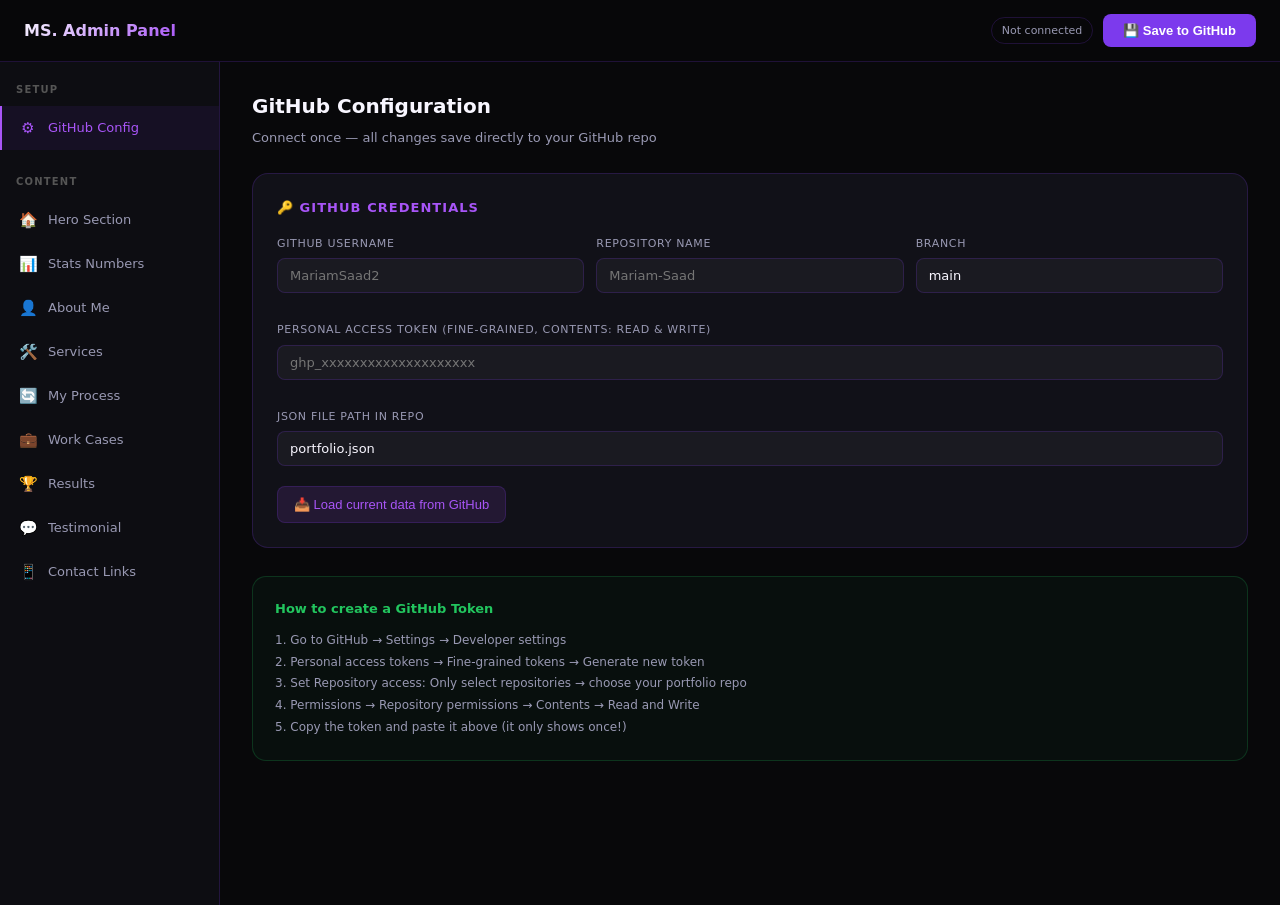
==== commit b41a8354: "Add files via upload" ====
--- a/admin.html
+++ b/admin.html
@@ -3,876 +3,697 @@
 <head>
 <meta charset="UTF-8">
 <meta name="viewport" content="width=device-width, initial-scale=1.0">
-<title>Admin Panel — Mariam's Portfolio</title>
-<link rel="preconnect" href="https://fonts.googleapis.com">
-<link href="https://fonts.googleapis.com/css2?family=Syne:wght@700;800&family=DM+Sans:opsz,wght@9..40,300;9..40,400;9..40,500;9..40,600&display=swap" rel="stylesheet">
+<title>Mariam Saad — Portfolio Admin</title>
 <style>
-  :root {
-    --black: #08080a; --deep: #0d0d12; --card: #111118; --card2: #16161f;
-    --purple: #7c3aed; --pl: #a855f7; --pg: rgba(124,58,237,.3);
-    --ps: rgba(168,85,247,.12); --white: #f8f6ff; --gray: #9999b3;
-    --border: rgba(124,58,237,.2); --border2: rgba(255,255,255,.06);
-    --success: #22c55e; --danger: #ef4444; --warn: #f59e0b;
-  }
-  *{margin:0;padding:0;box-sizing:border-box;}
-  html{scroll-behavior:smooth;}
-  body{background:var(--black);color:var(--white);font-family:'DM Sans',system-ui,sans-serif;font-size:14px;line-height:1.6;min-height:100vh;overflow-x:hidden;}
-
-  /* ── PASSWORD GATE ── */
-  #gate{position:fixed;inset:0;background:var(--black);z-index:9999;display:flex;align-items:center;justify-content:center;padding:20px;}
-  .gate-box{background:var(--card);border:1px solid var(--border);border-radius:24px;padding:48px 40px;width:100%;max-width:400px;text-align:center;}
-  .gate-logo{font-family:'Syne',sans-serif;font-weight:800;font-size:28px;background:linear-gradient(135deg,var(--white),var(--pl));-webkit-background-clip:text;-webkit-text-fill-color:transparent;background-clip:text;margin-bottom:8px;}
-  .gate-sub{color:var(--gray);font-size:13px;margin-bottom:32px;}
-  .gate-box h2{font-family:'Syne',sans-serif;font-size:22px;margin-bottom:24px;}
-  .gate-err{background:rgba(239,68,68,.12);border:1px solid rgba(239,68,68,.3);border-radius:8px;padding:10px 14px;color:#fca5a5;font-size:13px;margin-bottom:16px;display:none;}
-
-  /* ── INPUTS ── */
-  .field{margin-bottom:16px;text-align:left;}
-  .field label{display:block;font-size:11px;font-weight:600;letter-spacing:.1em;text-transform:uppercase;color:var(--gray);margin-bottom:6px;}
-  .field input,.field textarea,.field select{width:100%;background:rgba(255,255,255,.04);border:1px solid var(--border2);border-radius:10px;color:var(--white);font-family:'DM Sans',sans-serif;font-size:14px;padding:10px 14px;outline:none;transition:border-color .2s;}
-  .field input:focus,.field textarea:focus,.field select:focus{border-color:var(--purple);background:rgba(124,58,237,.06);}
-  .field textarea{resize:vertical;min-height:80px;}
-  .field input[type="password"]{letter-spacing:.1em;}
-
-  /* ── BUTTONS ── */
-  .btn{display:inline-flex;align-items:center;justify-content:center;gap:7px;padding:11px 22px;border-radius:10px;font-family:'DM Sans',sans-serif;font-size:14px;font-weight:500;cursor:pointer;border:none;transition:all .2s;min-height:44px;}
-  .btn-primary{background:linear-gradient(135deg,var(--purple),#6d28d9);color:#fff;box-shadow:0 0 20px var(--pg);}
-  .btn-primary:hover{box-shadow:0 0 30px rgba(124,58,237,.5);transform:translateY(-1px);}
-  .btn-ghost{background:transparent;color:var(--gray);border:1px solid var(--border2);}
-  .btn-ghost:hover{border-color:var(--purple);color:var(--pl);}
-  .btn-danger{background:rgba(239,68,68,.12);color:#fca5a5;border:1px solid rgba(239,68,68,.25);}
-  .btn-danger:hover{background:rgba(239,68,68,.2);}
-  .btn-success{background:rgba(34,197,94,.12);color:#86efac;border:1px solid rgba(34,197,94,.25);}
-  .btn-success:hover{background:rgba(34,197,94,.2);}
-  .btn-sm{padding:6px 14px;font-size:12px;min-height:32px;border-radius:7px;}
-  .btn:disabled{opacity:.5;cursor:not-allowed;transform:none !important;}
-  .btn-full{width:100%;}
-
-  /* ── LAYOUT ── */
-  #app{display:none;min-height:100vh;}
-  #app.visible{display:block;}
-
-  header{position:sticky;top:0;z-index:100;background:rgba(8,8,10,.95);backdrop-filter:blur(20px);border-bottom:1px solid var(--border);padding:0 24px;height:60px;display:flex;align-items:center;justify-content:space-between;gap:16px;}
-  .hdr-left{display:flex;align-items:center;gap:14px;}
-  .hdr-logo{font-family:'Syne',sans-serif;font-weight:800;font-size:16px;background:linear-gradient(135deg,var(--white),var(--pl));-webkit-background-clip:text;-webkit-text-fill-color:transparent;background-clip:text;}
-  .hdr-badge{background:var(--ps);border:1px solid var(--border);border-radius:100px;padding:3px 10px;font-size:10px;font-weight:600;letter-spacing:.1em;color:var(--pl);}
-  .hdr-right{display:flex;align-items:center;gap:10px;}
-  .hdr-right a{color:var(--gray);text-decoration:none;font-size:13px;display:flex;align-items:center;gap:5px;padding:6px 12px;border-radius:8px;transition:.2s;}
-  .hdr-right a:hover{color:var(--pl);background:var(--ps);}
-
-  .layout{display:grid;grid-template-columns:220px 1fr;min-height:calc(100vh - 60px);}
-  @media(max-width:768px){.layout{grid-template-columns:1fr;} .sidebar{display:none;}}
-
-  /* ── SIDEBAR ── */
-  .sidebar{background:var(--deep);border-right:1px solid var(--border);padding:20px 0;position:sticky;top:60px;height:calc(100vh - 60px);overflow-y:auto;}
-  .sidebar-section{font-size:10px;font-weight:600;letter-spacing:.12em;text-transform:uppercase;color:#444;padding:16px 20px 6px;}
-  .nav-item{display:flex;align-items:center;gap:10px;padding:9px 20px;cursor:pointer;color:var(--gray);font-size:13px;font-weight:400;transition:.15s;border-left:2px solid transparent;position:relative;}
-  .nav-item:hover{color:var(--white);background:rgba(255,255,255,.03);}
-  .nav-item.active{color:var(--pl);background:var(--ps);border-left-color:var(--purple);}
-  .nav-item .dot{width:6px;height:6px;border-radius:50%;background:currentColor;opacity:.6;flex-shrink:0;}
-
-  /* ── MAIN CONTENT ── */
-  .main{padding:28px;overflow-y:auto;}
-  .section-panel{display:none;}
-  .section-panel.active{display:block;}
-
-  .panel-header{margin-bottom:24px;}
-  .panel-header h1{font-family:'Syne',sans-serif;font-size:24px;font-weight:800;margin-bottom:4px;}
-  .panel-header p{color:var(--gray);font-size:13px;}
-
-  .card{background:var(--card);border:1px solid var(--border2);border-radius:16px;padding:24px;margin-bottom:16px;}
-  .card-header{display:flex;align-items:center;justify-content:space-between;margin-bottom:20px;padding-bottom:14px;border-bottom:1px solid var(--border2);}
-  .card-title{font-family:'Syne',sans-serif;font-size:14px;font-weight:700;display:flex;align-items:center;gap:8px;}
-  .card-title .icon{font-size:18px;}
-
-  .grid-2{display:grid;grid-template-columns:1fr 1fr;gap:16px;}
-  @media(max-width:600px){.grid-2{grid-template-columns:1fr;}}
-
-  /* ── ARRAY ITEMS ── */
-  .array-list{display:flex;flex-direction:column;gap:10px;margin-bottom:12px;}
-  .array-item{background:rgba(255,255,255,.03);border:1px solid var(--border2);border-radius:10px;padding:14px;position:relative;}
-  .array-item-header{display:flex;align-items:center;justify-content:space-between;margin-bottom:12px;}
-  .array-item-label{font-size:11px;font-weight:600;color:var(--pl);text-transform:uppercase;letter-spacing:.08em;}
-  .array-item-actions{display:flex;gap:6px;}
-  .remove-btn{background:rgba(239,68,68,.1);border:1px solid rgba(239,68,68,.2);color:#fca5a5;border-radius:6px;padding:4px 10px;font-size:11px;cursor:pointer;transition:.2s;}
-  .remove-btn:hover{background:rgba(239,68,68,.2);}
-  .add-btn{display:flex;align-items:center;gap:6px;background:rgba(124,58,237,.1);border:1px dashed rgba(124,58,237,.3);color:var(--pl);border-radius:10px;padding:10px 16px;font-size:13px;cursor:pointer;width:100%;justify-content:center;transition:.2s;}
-  .add-btn:hover{background:rgba(124,58,237,.18);border-color:rgba(124,58,237,.6);}
-  .tag-list{display:flex;flex-wrap:wrap;gap:8px;margin-bottom:10px;}
-  .tag-chip{display:flex;align-items:center;gap:6px;background:var(--ps);border:1px solid var(--border);border-radius:100px;padding:5px 12px;font-size:12px;color:var(--pl);}
-  .tag-chip .del{cursor:pointer;opacity:.6;transition:.2s;font-size:14px;}
-  .tag-chip .del:hover{opacity:1;color:#fca5a5;}
-  .tag-input-row{display:flex;gap:8px;}
-  .tag-input-row input{flex:1;}
-
-  /* ── TOAST ── */
-  #toast-container{position:fixed;bottom:24px;right:24px;z-index:9999;display:flex;flex-direction:column;gap:8px;pointer-events:none;}
-  .toast{background:var(--card2);border:1px solid var(--border2);border-radius:12px;padding:12px 18px;display:flex;align-items:center;gap:10px;font-size:13px;box-shadow:0 8px 32px rgba(0,0,0,.4);transform:translateX(120%);transition:transform .35s cubic-bezier(.34,1.56,.64,1);pointer-events:auto;min-width:220px;}
-  .toast.show{transform:translateX(0);}
-  .toast.success{border-color:rgba(34,197,94,.3);} .toast.success .t-icon{color:var(--success);}
-  .toast.error{border-color:rgba(239,68,68,.3);} .toast.error .t-icon{color:var(--danger);}
-  .toast.info{border-color:var(--border);} .toast.info .t-icon{color:var(--pl);}
-
-  /* ── CONFIRM DIALOG ── */
-  #confirm-overlay{position:fixed;inset:0;background:rgba(8,8,10,.85);backdrop-filter:blur(8px);z-index:9998;display:none;align-items:center;justify-content:center;padding:20px;}
-  #confirm-overlay.open{display:flex;}
-  .confirm-box{background:var(--card);border:1px solid rgba(239,68,68,.3);border-radius:20px;padding:32px;max-width:380px;width:100%;text-align:center;}
-  .confirm-box h3{font-family:'Syne',sans-serif;font-size:18px;margin-bottom:10px;}
-  .confirm-box p{color:var(--gray);font-size:13px;margin-bottom:24px;}
-  .confirm-actions{display:flex;gap:10px;justify-content:center;}
-
-  /* ── SCROLLBAR ── */
-  ::-webkit-scrollbar{width:5px;height:5px;}
-  ::-webkit-scrollbar-track{background:transparent;}
-  ::-webkit-scrollbar-thumb{background:rgba(124,58,237,.3);border-radius:10px;}
-
-  /* ── MISC ── */
-  .divider{height:1px;background:var(--border2);margin:20px 0;}
-  .badge-dot{width:6px;height:6px;border-radius:50%;background:var(--success);display:inline-block;animation:pulse 2s infinite;}
-  @keyframes pulse{0%,100%{opacity:1;transform:scale(1);}50%{opacity:.5;transform:scale(1.4);}}
-  .save-bar{position:sticky;bottom:0;background:rgba(8,8,10,.95);backdrop-filter:blur(12px);border-top:1px solid var(--border);padding:14px 28px;display:flex;align-items:center;justify-content:space-between;gap:12px;z-index:50;}
-  .save-bar p{color:var(--gray);font-size:12px;}
-  .unsaved-indicator{color:var(--warn);font-size:12px;display:flex;align-items:center;gap:6px;}
+:root {
+  --black: #08080a;
+  --deep: #0d0d12;
+  --card: #111118;
+  --purple: #7c3aed;
+  --pl: #a855f7;
+  --pg: rgba(124,58,237,.3);
+  --ps: rgba(168,85,247,.12);
+  --white: #f8f6ff;
+  --gray: #9999b3;
+  --border: rgba(124,58,237,.2);
+  --green: #22c55e;
+  --red: #ef4444;
+}
+*{margin:0;padding:0;box-sizing:border-box;}
+body{background:var(--black);color:var(--white);font-family:'Segoe UI',system-ui,sans-serif;font-size:14px;line-height:1.6;}
+
+/* TOP BAR */
+.topbar{position:sticky;top:0;z-index:100;background:rgba(8,8,10,.95);backdrop-filter:blur(20px);border-bottom:1px solid var(--border);display:flex;align-items:center;justify-content:space-between;padding:14px 24px;}
+.topbar-logo{font-weight:800;font-size:16px;background:linear-gradient(135deg,var(--white),var(--pl));-webkit-background-clip:text;-webkit-text-fill-color:transparent;background-clip:text;}
+.topbar-actions{display:flex;align-items:center;gap:10px;}
+.gh-status{font-size:11px;color:var(--gray);padding:4px 10px;border:1px solid var(--border);border-radius:20px;}
+.gh-status.ok{color:var(--green);border-color:rgba(34,197,94,.3);}
+.gh-status.err{color:var(--red);border-color:rgba(239,68,68,.3);}
+.save-btn{background:var(--purple);color:#fff;border:none;border-radius:8px;padding:9px 20px;font-size:13px;font-weight:600;cursor:pointer;transition:opacity .2s;}
+.save-btn:hover{opacity:.85;}
+.save-btn:disabled{opacity:.4;cursor:not-allowed;}
+
+/* LAYOUT */
+.layout{display:grid;grid-template-columns:220px 1fr;min-height:calc(100vh - 57px);}
+
+/* SIDEBAR */
+.sidebar{background:var(--deep);border-right:1px solid var(--border);padding:20px 0;}
+.sidebar-section{margin-bottom:24px;}
+.sidebar-label{font-size:10px;font-weight:600;letter-spacing:.12em;text-transform:uppercase;color:#555;padding:0 16px;margin-bottom:8px;}
+.nav-item{display:flex;align-items:center;gap:10px;padding:10px 16px;cursor:pointer;color:var(--gray);font-size:13px;border-left:2px solid transparent;transition:all .2s;}
+.nav-item:hover{color:var(--white);background:rgba(124,58,237,.06);}
+.nav-item.active{color:var(--pl);border-left-color:var(--pl);background:rgba(124,58,237,.08);}
+.nav-item .icon{font-size:15px;width:20px;text-align:center;}
+
+/* MAIN */
+.main{padding:28px 32px;overflow-y:auto;}
+.page{display:none;}
+.page.active{display:block;}
+
+/* GH CONFIG */
+.gh-config{background:var(--card);border:1px solid var(--border);border-radius:16px;padding:24px;margin-bottom:28px;}
+.gh-config-title{font-size:13px;font-weight:600;letter-spacing:.08em;text-transform:uppercase;color:var(--pl);margin-bottom:16px;}
+.gh-grid{display:grid;grid-template-columns:1fr 1fr 1fr;gap:12px;}
+.gh-grid-full{grid-column:1/-1;}
+
+/* FORM ELEMENTS */
+.field{margin-bottom:16px;}
+.label{font-size:11px;font-weight:500;color:var(--gray);letter-spacing:.06em;text-transform:uppercase;margin-bottom:6px;display:block;}
+input[type=text],input[type=email],input[type=password],input[type=url],textarea,select{
+  width:100%;background:rgba(255,255,255,.04);border:1px solid var(--border);border-radius:8px;
+  color:var(--white);font-size:13px;padding:9px 12px;font-family:inherit;transition:border-color .2s;
+}
+input:focus,textarea:focus{outline:none;border-color:var(--purple);}
+textarea{resize:vertical;min-height:80px;}
+
+/* SECTION CARDS */
+.section-title{font-size:20px;font-weight:700;margin-bottom:6px;}
+.section-sub{color:var(--gray);font-size:13px;margin-bottom:24px;}
+.card{background:var(--card);border:1px solid var(--border);border-radius:14px;padding:22px;margin-bottom:14px;}
+.card-header{display:flex;align-items:center;justify-content:space-between;margin-bottom:16px;}
+.card-title{font-size:13px;font-weight:600;color:var(--pl);}
+.del-btn{background:rgba(239,68,68,.12);border:1px solid rgba(239,68,68,.25);color:var(--red);border-radius:6px;padding:5px 10px;font-size:12px;cursor:pointer;transition:all .2s;}
+.del-btn:hover{background:rgba(239,68,68,.2);}
+.add-btn{display:flex;align-items:center;gap:8px;background:var(--ps);border:1px solid var(--border);border-radius:8px;color:var(--pl);font-size:13px;padding:10px 16px;cursor:pointer;transition:all .2s;margin-top:4px;}
+.add-btn:hover{border-color:var(--purple);}
+.two-col{display:grid;grid-template-columns:1fr 1fr;gap:12px;}
+.three-col{display:grid;grid-template-columns:1fr 1fr 1fr;gap:12px;}
+
+/* TAGS */
+.tags-wrap{display:flex;flex-wrap:wrap;gap:8px;margin-top:8px;}
+.tag-pill{display:flex;align-items:center;gap:6px;background:var(--ps);border:1px solid var(--border);border-radius:20px;padding:4px 10px;font-size:12px;color:var(--pl);}
+.tag-pill button{background:none;border:none;cursor:pointer;color:var(--gray);font-size:14px;line-height:1;padding:0;}
+.tag-input-row{display:flex;gap:8px;margin-top:10px;}
+.tag-input-row input{flex:1;}
+
+/* TOAST */
+.toast{position:fixed;bottom:24px;right:24px;padding:12px 20px;border-radius:10px;font-size:13px;font-weight:500;z-index:999;transform:translateY(80px);opacity:0;transition:all .3s;}
+.toast.success{background:#15803d;color:#fff;transform:translateY(0);opacity:1;}
+.toast.error{background:#b91c1c;color:#fff;transform:translateY(0);opacity:1;}
+
+/* RESULTS TABLE */
+.results-row{display:grid;grid-template-columns:60px 100px 1fr;gap:12px;align-items:center;}
 </style>
 </head>
 <body>
 
-<!-- PASSWORD GATE -->
-<div id="gate">
-  <div class="gate-box">
-    <div class="gate-logo">MS.</div>
-    <div class="gate-sub">Portfolio Admin Panel</div>
-    <h2>🔐 Enter Password</h2>
-    <div class="gate-err" id="gate-err">Incorrect password. Please try again.</div>
-    <div class="field">
-      <label>Admin Password</label>
-      <input type="password" id="pw-input" placeholder="Enter password…" onkeydown="if(event.key==='Enter')checkPw()">
-    </div>
-    <button class="btn btn-primary btn-full" onclick="checkPw()">
-      <svg width="15" height="15" viewBox="0 0 24 24" fill="none" stroke="currentColor" stroke-width="2"><rect x="3" y="11" width="18" height="11" rx="2"/><path d="M7 11V7a5 5 0 0 1 10 0v4"/></svg>
-      Unlock Admin
-    </button>
-    <p style="margin-top:16px;font-size:11px;color:#444;">Default password: <code style="color:var(--pl)">mariam2025</code></p>
+<div class="topbar">
+  <div class="topbar-logo">MS. Admin Panel</div>
+  <div class="topbar-actions">
+    <span class="gh-status" id="ghStatus">Not connected</span>
+    <button class="save-btn" id="saveBtn" onclick="saveToGitHub()">💾 Save to GitHub</button>
   </div>
 </div>
 
-<!-- MAIN APP -->
-<div id="app">
-  <header>
-    <div class="hdr-left">
-      <div class="hdr-logo">MS. Admin</div>
-      <div class="hdr-badge"><span class="badge-dot"></span> Live</div>
-    </div>
-    <div class="hdr-right">
-      <a href="index.html" target="_blank">
-        <svg width="14" height="14" viewBox="0 0 24 24" fill="none" stroke="currentColor" stroke-width="2"><path d="M18 13v6a2 2 0 0 1-2 2H5a2 2 0 0 1-2-2V8a2 2 0 0 1 2-2h6"/><polyline points="15 3 21 3 21 9"/><line x1="10" y1="14" x2="21" y2="3"/></svg>
-        View Portfolio
-      </a>
-      <button class="btn btn-primary" id="save-btn" onclick="saveAll()" style="gap:6px;">
-        <svg width="14" height="14" viewBox="0 0 24 24" fill="none" stroke="currentColor" stroke-width="2"><path d="M19 21H5a2 2 0 0 1-2-2V5a2 2 0 0 1 2-2h11l5 5v11a2 2 0 0 1-2 2z"/><polyline points="17 21 17 13 7 13 7 21"/><polyline points="7 3 7 8 15 8"/></svg>
-        Save All
-      </button>
-      <button class="btn btn-danger btn-sm" onclick="confirmReset()">Reset</button>
-    </div>
-  </header>
-
-  <div class="layout">
-    <nav class="sidebar">
-      <div class="sidebar-section">Sections</div>
-      <div class="nav-item active" onclick="showSection('s-meta')"><span class="dot"></span> Meta & Nav</div>
-      <div class="nav-item" onclick="showSection('s-hero')"><span class="dot"></span> Hero</div>
-      <div class="nav-item" onclick="showSection('s-stats')"><span class="dot"></span> Stats Bar</div>
-      <div class="nav-item" onclick="showSection('s-brands')"><span class="dot"></span> Brands Section</div>
-      <div class="nav-item" onclick="showSection('s-about')"><span class="dot"></span> About</div>
-      <div class="nav-item" onclick="showSection('s-services')"><span class="dot"></span> Services</div>
-      <div class="nav-item" onclick="showSection('s-process')"><span class="dot"></span> Process</div>
-      <div class="nav-item" onclick="showSection('s-work')"><span class="dot"></span> Work / Case Studies</div>
-      <div class="nav-item" onclick="showSection('s-results')"><span class="dot"></span> Results</div>
-      <div class="nav-item" onclick="showSection('s-testimonial')"><span class="dot"></span> Testimonial</div>
-      <div class="nav-item" onclick="showSection('s-contact')"><span class="dot"></span> Contact</div>
-      <div class="nav-item" onclick="showSection('s-footer')"><span class="dot"></span> Footer</div>
-      <div class="nav-item" onclick="showSection('s-wmodal')"><span class="dot"></span> Work Modal</div>
-      <div class="sidebar-section" style="margin-top:8px;">Tools</div>
-      <div class="nav-item" onclick="saveAll()"><span class="dot"></span> 💾 Save All</div>
-      <div class="nav-item" onclick="confirmReset()"><span class="dot"></span> 🔄 Reset to Defaults</div>
-    </nav>
-
-    <div class="main" id="main-content">
-
-      <!-- META & NAV -->
-      <div class="section-panel active" id="s-meta">
-        <div class="panel-header"><h1>⚙️ Meta & Navigation</h1><p>Page title and navigation logo</p></div>
-        <div class="card">
-          <div class="card-header"><div class="card-title"><span class="icon">🌐</span> Page Meta</div></div>
-          <div class="field"><label>Page Title (Browser Tab)</label><input type="text" id="meta-pageTitle"></div>
-          <div class="field"><label>Nav Logo Text</label><input type="text" id="meta-navLogo" placeholder="MS."></div>
-        </div>
-      </div>
-
-      <!-- HERO -->
-      <div class="section-panel" id="s-hero">
-        <div class="panel-header"><h1>🦸 Hero Section</h1><p>Main headline and call-to-action</p></div>
-        <div class="card">
-          <div class="card-header"><div class="card-title"><span class="icon">✏️</span> Hero Text</div></div>
-          <div class="field"><label>Badge Text</label><input type="text" id="hero-badgeText"></div>
-          <div class="grid-2">
-            <div class="field"><label>Title Line 1</label><input type="text" id="hero-titleLine1"></div>
-            <div class="field"><label>Title Line 2 (Highlighted)</label><input type="text" id="hero-titleLine2"></div>
+<div class="layout">
+
+  <!-- SIDEBAR -->
+  <aside class="sidebar">
+    <div class="sidebar-section">
+      <div class="sidebar-label">Setup</div>
+      <div class="nav-item active" onclick="showPage('github')"><span class="icon">⚙️</span> GitHub Config</div>
+    </div>
+    <div class="sidebar-section">
+      <div class="sidebar-label">Content</div>
+      <div class="nav-item" onclick="showPage('hero')"><span class="icon">🏠</span> Hero Section</div>
+      <div class="nav-item" onclick="showPage('stats')"><span class="icon">📊</span> Stats Numbers</div>
+      <div class="nav-item" onclick="showPage('about')"><span class="icon">👤</span> About Me</div>
+      <div class="nav-item" onclick="showPage('services')"><span class="icon">🛠️</span> Services</div>
+      <div class="nav-item" onclick="showPage('process')"><span class="icon">🔄</span> My Process</div>
+      <div class="nav-item" onclick="showPage('work')"><span class="icon">💼</span> Work Cases</div>
+      <div class="nav-item" onclick="showPage('results')"><span class="icon">🏆</span> Results</div>
+      <div class="nav-item" onclick="showPage('testimonial')"><span class="icon">💬</span> Testimonial</div>
+      <div class="nav-item" onclick="showPage('contact')"><span class="icon">📱</span> Contact Links</div>
+    </div>
+  </aside>
+
+  <!-- MAIN -->
+  <main class="main">
+
+    <!-- GITHUB CONFIG PAGE -->
+    <div class="page active" id="page-github">
+      <div class="section-title">GitHub Configuration</div>
+      <div class="section-sub">Connect once — all changes save directly to your GitHub repo</div>
+      <div class="gh-config">
+        <div class="gh-config-title">🔑 GitHub Credentials</div>
+        <div class="gh-grid">
+          <div class="field">
+            <label class="label">GitHub Username</label>
+            <input type="text" id="gh-user" placeholder="MariamSaad2" />
           </div>
-          <div class="field"><label>Subtitle</label><textarea id="hero-subtitle" rows="2"></textarea></div>
-          <div class="field"><label>Description</label><textarea id="hero-description" rows="3"></textarea></div>
-          <div class="grid-2">
-            <div class="field"><label>Button 1 Text</label><input type="text" id="hero-btn1Text"></div>
-            <div class="field"><label>Button 2 Text</label><input type="text" id="hero-btn2Text"></div>
+          <div class="field">
+            <label class="label">Repository Name</label>
+            <input type="text" id="gh-repo" placeholder="Mariam-Saad" />
+          </div>
+          <div class="field">
+            <label class="label">Branch</label>
+            <input type="text" id="gh-branch" value="main" />
+          </div>
+          <div class="field gh-grid-full">
+            <label class="label">Personal Access Token (Fine-grained, Contents: Read & Write)</label>
+            <input type="password" id="gh-token" placeholder="ghp_xxxxxxxxxxxxxxxxxxxx" />
+          </div>
+          <div class="field gh-grid-full">
+            <label class="label">JSON File Path in Repo</label>
+            <input type="text" id="gh-path" value="portfolio.json" />
           </div>
         </div>
-        <div class="card">
-          <div class="card-header"><div class="card-title"><span class="icon">🏷️</span> Photo Badges</div></div>
-          <div class="grid-2">
-            <div>
-              <div class="field"><label>Badge 1 Number</label><input type="text" id="hero-badge1Num"></div>
-              <div class="field"><label>Badge 1 Label</label><input type="text" id="hero-badge1Label"></div>
-            </div>
-            <div>
-              <div class="field"><label>Badge 2 Number</label><input type="text" id="hero-badge2Num"></div>
-              <div class="field"><label>Badge 2 Label</label><input type="text" id="hero-badge2Label"></div>
-            </div>
-          </div>
+        <button class="add-btn" onclick="loadFromGitHub()">📥 Load current data from GitHub</button>
+      </div>
+      <div class="card" style="border-color:rgba(34,197,94,.2);background:rgba(34,197,94,.04);">
+        <div style="color:var(--green);font-size:13px;font-weight:600;margin-bottom:10px;">How to create a GitHub Token</div>
+        <div style="color:var(--gray);font-size:12px;line-height:1.8;">
+          1. Go to GitHub → Settings → Developer settings<br>
+          2. Personal access tokens → Fine-grained tokens → Generate new token<br>
+          3. Set Repository access: Only select repositories → choose your portfolio repo<br>
+          4. Permissions → Repository permissions → Contents → Read and Write<br>
+          5. Copy the token and paste it above (it only shows once!)
         </div>
       </div>
-
-      <!-- STATS -->
-      <div class="section-panel" id="s-stats">
-        <div class="panel-header"><h1>📊 Stats Bar</h1><p>4 statistics shown below the hero</p></div>
-        <div id="stats-list" class="array-list"></div>
-      </div>
-
-      <!-- BRANDS -->
-      <div class="section-panel" id="s-brands">
-        <div class="panel-header"><h1>🏢 Brands Section</h1><p>Section heading and description (logos are images, not editable here)</p></div>
-        <div class="card">
-          <div class="field"><label>Section Label</label><input type="text" id="brands-sectionLabel"></div>
-          <div class="field"><label>Heading</label><input type="text" id="brands-heading"></div>
-          <div class="field"><label>Description</label><textarea id="brands-description" rows="3"></textarea></div>
+    </div>
+
+    <!-- HERO PAGE -->
+    <div class="page" id="page-hero">
+      <div class="section-title">Hero Section</div>
+      <div class="section-sub">The first thing visitors see on your portfolio</div>
+      <div class="card">
+        <div class="field"><label class="label">Badge Text (small top badge)</label><input type="text" id="hero-badge" placeholder="Available for projects" /></div>
+        <div class="two-col">
+          <div class="field"><label class="label">Title Line 1</label><input type="text" id="hero-title1" placeholder="Social Media" /></div>
+          <div class="field"><label class="label">Title Line 2 (colored)</label><input type="text" id="hero-title2" placeholder="Specialist" /></div>
         </div>
-      </div>
-
-      <!-- ABOUT -->
-      <div class="section-panel" id="s-about">
-        <div class="panel-header"><h1>👩 About Section</h1><p>Bio, paragraphs, tags, and info card</p></div>
-        <div class="card">
-          <div class="card-header"><div class="card-title"><span class="icon">📝</span> About Text</div></div>
-          <div class="field"><label>Section Label</label><input type="text" id="about-sectionLabel"></div>
-          <div class="field"><label>Heading (HTML allowed)</label><input type="text" id="about-heading" placeholder="The person behind&lt;br&gt;the strategy"></div>
-          <div class="field"><label>Paragraph 1</label><textarea id="about-para0" rows="3"></textarea></div>
-          <div class="field"><label>Paragraph 2</label><textarea id="about-para1" rows="3"></textarea></div>
-          <div class="field"><label>Paragraph 3</label><textarea id="about-para2" rows="3"></textarea></div>
+        <div class="field"><label class="label">Subtitle (larger text under title)</label><textarea id="hero-subtitle" rows="2"></textarea></div>
+        <div class="field"><label class="label">Description (smaller gray text)</label><textarea id="hero-description" rows="2"></textarea></div>
+      </div>
+    </div>
+
+    <!-- STATS PAGE -->
+    <div class="page" id="page-stats">
+      <div class="section-title">Stats Numbers</div>
+      <div class="section-sub">The 4 achievement numbers shown below the hero</div>
+      <div id="stats-container"></div>
+    </div>
+
+    <!-- ABOUT PAGE -->
+    <div class="page" id="page-about">
+      <div class="section-title">About Me</div>
+      <div class="section-sub">Your bio paragraphs, tags, and contact info in the about section</div>
+
+      <div class="card">
+        <div class="card-header"><div class="card-title">Bio Paragraphs</div></div>
+        <div id="about-paragraphs"></div>
+        <button class="add-btn" onclick="addParagraph()">+ Add Paragraph</button>
+      </div>
+
+      <div class="card">
+        <div class="card-header"><div class="card-title">Skill Tags</div></div>
+        <div id="about-tags" class="tags-wrap"></div>
+        <div class="tag-input-row">
+          <input type="text" id="new-tag" placeholder="e.g. Content Strategy" onkeydown="if(event.key==='Enter')addTag()" />
+          <button class="add-btn" onclick="addTag()">+ Add</button>
         </div>
-        <div class="card">
-          <div class="card-header"><div class="card-title"><span class="icon">🏷️</span> Skill Tags</div></div>
-          <div class="tag-list" id="about-tags-list"></div>
-          <div class="tag-input-row">
-            <input type="text" id="about-tag-input" class="field" placeholder="Add a tag…" onkeydown="if(event.key==='Enter'){event.preventDefault();addTag()}" style="margin:0;">
-            <button class="btn btn-ghost btn-sm" onclick="addTag()">Add</button>
-          </div>
+      </div>
+
+      <div class="card">
+        <div class="card-header"><div class="card-title">Contact Info (shown in About card)</div></div>
+        <div class="three-col">
+          <div class="field"><label class="label">Location</label><input type="text" id="about-location" placeholder="Cairo, Egypt" /></div>
+          <div class="field"><label class="label">Email</label><input type="email" id="about-email" /></div>
+          <div class="field"><label class="label">Phone</label><input type="text" id="about-phone" /></div>
         </div>
-        <div class="card">
-          <div class="card-header"><div class="card-title"><span class="icon">💼</span> Info Card</div></div>
-          <div class="grid-2">
-            <div class="field"><label>Name</label><input type="text" id="about-infoName"></div>
-            <div class="field"><label>Role</label><input type="text" id="about-infoRole"></div>
-          </div>
-          <div id="about-info-items-list" class="array-list"></div>
-          <button class="add-btn" onclick="addInfoItem()">+ Add Info Item</button>
+      </div>
+    </div>
+
+    <!-- SERVICES PAGE -->
+    <div class="page" id="page-services">
+      <div class="section-title">Services</div>
+      <div class="section-sub">The services you offer — shown as cards</div>
+      <div id="services-container"></div>
+      <button class="add-btn" onclick="addService()">+ Add Service</button>
+    </div>
+
+    <!-- PROCESS PAGE -->
+    <div class="page" id="page-process">
+      <div class="section-title">My Process</div>
+      <div class="section-sub">The step-by-step numbered process</div>
+      <div id="process-container"></div>
+      <button class="add-btn" onclick="addProcessStep()">+ Add Step</button>
+    </div>
+
+    <!-- WORK PAGE -->
+    <div class="page" id="page-work">
+      <div class="section-title">Work Cases</div>
+      <div class="section-sub">Real client projects and results</div>
+      <div id="work-container"></div>
+      <button class="add-btn" onclick="addWorkCase()">+ Add Case Study</button>
+    </div>
+
+    <!-- RESULTS PAGE -->
+    <div class="page" id="page-results">
+      <div class="section-title">Results</div>
+      <div class="section-sub">The 4 key result metrics shown in the results section</div>
+      <div id="results-container"></div>
+    </div>
+
+    <!-- TESTIMONIAL PAGE -->
+    <div class="page" id="page-testimonial">
+      <div class="section-title">Testimonial</div>
+      <div class="section-sub">The client quote shown on your portfolio</div>
+      <div class="card">
+        <div class="field"><label class="label">Quote Text</label><textarea id="testimonial-text" rows="4"></textarea></div>
+        <div class="field"><label class="label">Author (name + role)</label><input type="text" id="testimonial-author" placeholder="Ahmed K., Restaurant Owner" /></div>
+      </div>
+    </div>
+
+    <!-- CONTACT PAGE -->
+    <div class="page" id="page-contact">
+      <div class="section-title">Contact Links</div>
+      <div class="section-sub">How clients can reach you</div>
+      <div class="card">
+        <div class="two-col">
+          <div class="field"><label class="label">📧 Email</label><input type="email" id="contact-email" /></div>
+          <div class="field"><label class="label">📱 WhatsApp Number</label><input type="text" id="contact-whatsapp" placeholder="+201000000000" /></div>
+          <div class="field"><label class="label">📸 Instagram URL</label><input type="url" id="contact-instagram" placeholder="https://instagram.com/..." /></div>
+          <div class="field"><label class="label">📘 Facebook URL</label><input type="url" id="contact-facebook" placeholder="https://facebook.com/..." /></div>
+          <div class="field"><label class="label">💼 LinkedIn URL</label><input type="url" id="contact-linkedin" placeholder="https://linkedin.com/in/..." /></div>
+          <div class="field"><label class="label">🎵 TikTok URL</label><input type="url" id="contact-tiktok" placeholder="https://tiktok.com/@..." /></div>
         </div>
       </div>
-
-      <!-- SERVICES -->
-      <div class="section-panel" id="s-services">
-        <div class="panel-header"><h1>🎯 Services</h1><p>What you offer — up to 4 cards</p></div>
-        <div class="card">
-          <div class="grid-2">
-            <div class="field"><label>Section Label</label><input type="text" id="services-sectionLabel"></div>
-            <div class="field"><label>Heading</label><input type="text" id="services-heading"></div>
-          </div>
-        </div>
-        <div id="services-list" class="array-list"></div>
-        <button class="add-btn" onclick="addService()">+ Add Service</button>
-      </div>
-
-      <!-- PROCESS -->
-      <div class="section-panel" id="s-process">
-        <div class="panel-header"><h1>⚙️ Process Steps</h1><p>How you work — step by step</p></div>
-        <div class="card">
-          <div class="grid-2">
-            <div class="field"><label>Section Label</label><input type="text" id="process-sectionLabel"></div>
-            <div class="field"><label>Heading</label><input type="text" id="process-heading"></div>
-          </div>
-        </div>
-        <div id="process-list" class="array-list"></div>
-        <button class="add-btn" onclick="addStep()">+ Add Step</button>
-      </div>
-
-      <!-- WORK -->
-      <div class="section-panel" id="s-work">
-        <div class="panel-header"><h1>💼 Work / Case Studies</h1><p>Portfolio projects displayed on the site</p></div>
-        <div class="card">
-          <div class="grid-2">
-            <div class="field"><label>Section Label</label><input type="text" id="work-sectionLabel"></div>
-            <div class="field"><label>Heading</label><input type="text" id="work-heading"></div>
-          </div>
-        </div>
-        <div id="work-list" class="array-list"></div>
-        <button class="add-btn" onclick="addWorkItem()">+ Add Project</button>
-      </div>
-
-      <!-- RESULTS -->
-      <div class="section-panel" id="s-results">
-        <div class="panel-header"><h1>📈 Results & Impact</h1><p>Key metrics and achievements</p></div>
-        <div class="card">
-          <div class="grid-2">
-            <div class="field"><label>Section Label</label><input type="text" id="results-sectionLabel"></div>
-            <div class="field"><label>Heading</label><input type="text" id="results-heading"></div>
-          </div>
-        </div>
-        <div id="results-list" class="array-list"></div>
-        <button class="add-btn" onclick="addResult()">+ Add Result</button>
-      </div>
-
-      <!-- TESTIMONIAL -->
-      <div class="section-panel" id="s-testimonial">
-        <div class="panel-header"><h1>💬 Testimonial</h1><p>Client quote displayed on the portfolio</p></div>
-        <div class="card">
-          <div class="field"><label>Quote Text</label><textarea id="testimonial-quote" rows="4"></textarea></div>
-          <div class="field"><label>Author (e.g. — West Arena Mall)</label><input type="text" id="testimonial-author"></div>
-        </div>
-      </div>
-
-      <!-- CONTACT -->
-      <div class="section-panel" id="s-contact">
-        <div class="panel-header"><h1>📬 Contact Section</h1><p>Contact info, email, and WhatsApp numbers</p></div>
-        <div class="card">
-          <div class="card-header"><div class="card-title"><span class="icon">📝</span> Section Text</div></div>
-          <div class="grid-2">
-            <div class="field"><label>Section Label</label><input type="text" id="contact-sectionLabel"></div>
-            <div class="field"><label>Heading</label><input type="text" id="contact-heading"></div>
-          </div>
-          <div class="field"><label>Description</label><textarea id="contact-description" rows="2"></textarea></div>
-        </div>
-        <div class="card">
-          <div class="card-header"><div class="card-title"><span class="icon">✉️</span> Email</div></div>
-          <div class="field"><label>Email Address</label><input type="email" id="contact-email"></div>
-        </div>
-        <div class="card">
-          <div class="card-header"><div class="card-title"><span class="icon">📱</span> WhatsApp Numbers</div></div>
-          <div id="whatsapp-list" class="array-list"></div>
-          <button class="add-btn" onclick="addWhatsApp()">+ Add WhatsApp Number</button>
-        </div>
-      </div>
-
-      <!-- FOOTER -->
-      <div class="section-panel" id="s-footer">
-        <div class="panel-header"><h1>🦶 Footer</h1><p>Name and copyright text</p></div>
-        <div class="card">
-          <div class="field"><label>Name</label><input type="text" id="footer-name"></div>
-          <div class="field"><label>Copyright Text</label><input type="text" id="footer-copy"></div>
-        </div>
-      </div>
-
-      <!-- WORK MODAL -->
-      <div class="section-panel" id="s-wmodal">
-        <div class="panel-header"><h1>🪟 Work Modal</h1><p>The popup that appears when "View My Work" is clicked</p></div>
-        <div class="card">
-          <div class="field"><label>Title</label><input type="text" id="wmodal-title"></div>
-          <div class="field"><label>Description</label><textarea id="wmodal-desc" rows="3"></textarea></div>
-          <div class="field"><label>Challenge</label><textarea id="wmodal-challenge" rows="2"></textarea></div>
-        </div>
-        <div class="card">
-          <div class="card-header"><div class="card-title">Strategy Items</div></div>
-          <div id="wmodal-strategy-list" class="array-list"></div>
-          <button class="add-btn" onclick="addWmodalItem('strategy')">+ Add Strategy Item</button>
-        </div>
-        <div class="card">
-          <div class="card-header"><div class="card-title">Content Execution Items</div></div>
-          <div id="wmodal-content-list" class="array-list"></div>
-          <button class="add-btn" onclick="addWmodalItem('content')">+ Add Content Item</button>
-        </div>
-        <div class="card">
-          <div class="card-header"><div class="card-title">Results Items</div></div>
-          <div id="wmodal-results-list" class="array-list"></div>
-          <button class="add-btn" onclick="addWmodalItem('results')">+ Add Result Item</button>
-        </div>
-        <div class="card">
-          <div class="card-header"><div class="card-title">Content Type Tags</div></div>
-          <div class="tag-list" id="wmodal-types-list"></div>
-          <div class="tag-input-row">
-            <input type="text" id="wmodal-type-input" placeholder="Add type…" onkeydown="if(event.key==='Enter'){event.preventDefault();addWmodalType()}" style="background:rgba(255,255,255,.04);border:1px solid var(--border2);border-radius:10px;color:var(--white);font-family:'DM Sans',sans-serif;font-size:14px;padding:10px 14px;outline:none;flex:1;">
-            <button class="btn btn-ghost btn-sm" onclick="addWmodalType()">Add</button>
-          </div>
-        </div>
-      </div>
-
-    </div><!-- /main-content -->
-  </div><!-- /layout -->
-</div><!-- /app -->
-
-<!-- TOAST -->
-<div id="toast-container"></div>
-
-<!-- CONFIRM DIALOG -->
-<div id="confirm-overlay">
-  <div class="confirm-box">
-    <h3>⚠️ Reset to Defaults?</h3>
-    <p>This will erase all saved changes and restore the original portfolio content. This cannot be undone.</p>
-    <div class="confirm-actions">
-      <button class="btn btn-danger" onclick="doReset()">Yes, Reset</button>
-      <button class="btn btn-ghost" onclick="closeConfirm()">Cancel</button>
-    </div>
-  </div>
+    </div>
+
+  </main>
 </div>
 
-<script src="data.js"></script>
+<div class="toast" id="toast"></div>
+
 <script>
-/* ============================================================
-   Admin Panel Logic
-   ============================================================ */
-
-const ADMIN_PW = 'mariam2025';
-let D = null; // current working data
-
-/* ── AUTH ── */
-function checkPw() {
-  const v = document.getElementById('pw-input').value;
-  const err = document.getElementById('gate-err');
-  if (v === ADMIN_PW) {
-    document.getElementById('gate').style.opacity = '0';
-    document.getElementById('gate').style.transition = 'opacity .4s';
-    setTimeout(() => { document.getElementById('gate').style.display = 'none'; }, 400);
-    document.getElementById('app').classList.add('visible');
-    init();
-  } else {
-    err.style.display = 'block';
-    document.getElementById('pw-input').value = '';
-    document.getElementById('pw-input').focus();
+// ── STATE ──────────────────────────────────────────────────────────────────
+let data = {};
+let fileSha = null;
+let aboutTags = [];
+let workResults = {}; // store results arrays per work index
+
+// ── NAVIGATION ────────────────────────────────────────────────────────────
+function showPage(name) {
+  document.querySelectorAll('.page').forEach(p => p.classList.remove('active'));
+  document.querySelectorAll('.nav-item').forEach(n => n.classList.remove('active'));
+  document.getElementById('page-' + name).classList.add('active');
+  event.currentTarget.classList.add('active');
+}
+
+// ── GITHUB ────────────────────────────────────────────────────────────────
+function ghConfig() {
+  return {
+    token: document.getElementById('gh-token').value.trim(),
+    user: document.getElementById('gh-user').value.trim(),
+    repo: document.getElementById('gh-repo').value.trim(),
+    branch: document.getElementById('gh-branch').value.trim() || 'main',
+    path: document.getElementById('gh-path').value.trim()
+  };
+}
+
+async function loadFromGitHub() {
+  const c = ghConfig();
+  if (!c.token || !c.user || !c.repo) { toast('Fill in GitHub credentials first', 'error'); return; }
+  toast('Loading from GitHub...', '');
+  try {
+    const res = await fetch(`https://api.github.com/repos/${c.user}/${c.repo}/contents/${c.path}?ref=${c.branch}`, {
+      headers: { Authorization: `Bearer ${c.token}`, Accept: 'application/vnd.github.v3+json' }
+    });
+    if (!res.ok) throw new Error(`GitHub error: ${res.status}`);
+    const json = await res.json();
+    fileSha = json.sha;
+    data = JSON.parse(atob(json.content.replace(/\n/g, '')));
+    fillAllForms();
+    setStatus('Connected', 'ok');
+    toast('Data loaded successfully ✓', 'success');
+  } catch(e) {
+    setStatus('Error', 'err');
+    toast(e.message, 'error');
   }
 }
-document.addEventListener('keydown', e => {
-  if (document.getElementById('gate').style.display !== 'none' && e.key === 'Enter') checkPw();
+
+async function saveToGitHub() {
+  const c = ghConfig();
+  if (!c.token || !c.user || !c.repo) { toast('Fill in GitHub credentials first', 'error'); return; }
+  const btn = document.getElementById('saveBtn');
+  btn.disabled = true; btn.textContent = 'Saving...';
+  collectAllData();
+  const content = btoa(unescape(encodeURIComponent(JSON.stringify(data, null, 2))));
+  const body = { message: 'Update portfolio content via admin panel', content, branch: c.branch };
+  if (fileSha) body.sha = fileSha;
+  try {
+    const res = await fetch(`https://api.github.com/repos/${c.user}/${c.repo}/contents/${c.path}`, {
+      method: 'PUT',
+      headers: { Authorization: `Bearer ${c.token}`, Accept: 'application/vnd.github.v3+json', 'Content-Type': 'application/json' },
+      body: JSON.stringify(body)
+    });
+    const json = await res.json();
+    if (!res.ok) throw new Error(json.message || 'Save failed');
+    fileSha = json.content.sha;
+    toast('Saved to GitHub ✓ Portfolio updated!', 'success');
+  } catch(e) {
+    toast(e.message, 'error');
+  } finally {
+    btn.disabled = false; btn.textContent = '💾 Save to GitHub';
+  }
+}
+
+function setStatus(text, cls) {
+  const el = document.getElementById('ghStatus');
+  el.textContent = text;
+  el.className = 'gh-status ' + cls;
+}
+
+// ── FILL FORMS ────────────────────────────────────────────────────────────
+function fillAllForms() {
+  fillHero(); fillStats(); fillAbout(); fillServices(); fillProcess(); fillWork(); fillResults(); fillTestimonial(); fillContact();
+}
+
+function fillHero() {
+  const h = data.hero || {};
+  document.getElementById('hero-badge').value = h.badge || '';
+  document.getElementById('hero-title1').value = h.title_line1 || '';
+  document.getElementById('hero-title2').value = h.title_line2 || '';
+  document.getElementById('hero-subtitle').value = h.subtitle || '';
+  document.getElementById('hero-description').value = h.description || '';
+}
+
+function fillStats() {
+  const stats = data.stats || [];
+  const c = document.getElementById('stats-container');
+  c.innerHTML = stats.map((s, i) => `
+    <div class="card">
+      <div class="card-header"><div class="card-title">Stat #${i+1}</div></div>
+      <div class="two-col">
+        <div class="field"><label class="label">Number / Value</label><input type="text" id="stat-num-${i}" value="${s.number || ''}" placeholder="50+" /></div>
+        <div class="field"><label class="label">Label</label><input type="text" id="stat-label-${i}" value="${s.label || ''}" placeholder="Brands Served" /></div>
+      </div>
+    </div>`).join('');
+}
+
+function fillAbout() {
+  const a = data.about || {};
+  const paras = a.paragraphs || [];
+  renderParagraphs(paras);
+  aboutTags = [...(a.tags || [])];
+  renderTags();
+  const ci = a.contact_info || {};
+  document.getElementById('about-location').value = ci.location || '';
+  document.getElementById('about-email').value = ci.email || '';
+  document.getElementById('about-phone').value = ci.phone || '';
+}
+
+function renderParagraphs(paras) {
+  const c = document.getElementById('about-paragraphs');
+  c.innerHTML = paras.map((p, i) => `
+    <div style="display:flex;gap:8px;margin-bottom:10px;align-items:flex-start">
+      <textarea id="para-${i}" rows="2" style="flex:1">${p}</textarea>
+      <button class="del-btn" onclick="removeParagraph(${i})">✕</button>
+    </div>`).join('');
+}
+
+function addParagraph() {
+  const paras = getCurrentParagraphs();
+  paras.push('');
+  renderParagraphs(paras);
+}
+
+function removeParagraph(i) {
+  const paras = getCurrentParagraphs();
+  paras.splice(i, 1);
+  renderParagraphs(paras);
+}
+
+function getCurrentParagraphs() {
+  const paras = [];
+  let i = 0;
+  while (document.getElementById(`para-${i}`)) {
+    paras.push(document.getElementById(`para-${i}`).value);
+    i++;
+  }
+  return paras;
+}
+
+function renderTags() {
+  document.getElementById('about-tags').innerHTML = aboutTags.map((t, i) =>
+    `<span class="tag-pill">${t}<button onclick="removeTag(${i})">×</button></span>`).join('');
+}
+
+function addTag() {
+  const inp = document.getElementById('new-tag');
+  if (inp.value.trim()) { aboutTags.push(inp.value.trim()); inp.value = ''; renderTags(); }
+}
+
+function removeTag(i) { aboutTags.splice(i, 1); renderTags(); }
+
+function fillServices() {
+  const services = data.services || [];
+  const c = document.getElementById('services-container');
+  c.innerHTML = services.map((s, i) => `
+    <div class="card" id="svc-${i}">
+      <div class="card-header"><div class="card-title">Service ${i+1}</div><button class="del-btn" onclick="removeService(${i})">Delete</button></div>
+      <div class="two-col">
+        <div class="field"><label class="label">Icon (emoji)</label><input type="text" id="svc-icon-${i}" value="${s.icon || ''}" style="font-size:20px" /></div>
+        <div class="field"><label class="label">Title</label><input type="text" id="svc-title-${i}" value="${s.title || ''}" /></div>
+      </div>
+      <div class="field"><label class="label">Description</label><textarea id="svc-desc-${i}" rows="2">${s.description || ''}</textarea></div>
+    </div>`).join('');
+}
+
+function addService() {
+  const services = collectServices();
+  services.push({icon:'📌', title:'', description:''});
+  data.services = services;
+  fillServices();
+}
+
+function removeService(i) {
+  const s = collectServices();
+  s.splice(i, 1);
+  data.services = s;
+  fillServices();
+}
+
+function collectServices() {
+  const s = [];
+  let i = 0;
+  while (document.getElementById(`svc-${i}`)) {
+    s.push({
+      icon: document.getElementById(`svc-icon-${i}`).value,
+      title: document.getElementById(`svc-title-${i}`).value,
+      description: document.getElementById(`svc-desc-${i}`).value
+    });
+    i++;
+  }
+  return s;
+}
+
+function fillProcess() {
+  const steps = data.process || [];
+  const c = document.getElementById('process-container');
+  c.innerHTML = steps.map((s, i) => `
+    <div class="card" id="proc-${i}">
+      <div class="card-header"><div class="card-title">Step ${i+1}</div><button class="del-btn" onclick="removeProcessStep(${i})">Delete</button></div>
+      <div class="three-col">
+        <div class="field"><label class="label">Step Number</label><input type="text" id="proc-step-${i}" value="${s.step || ''}" placeholder="01" /></div>
+        <div class="field" style="grid-column:2/-1"><label class="label">Title</label><input type="text" id="proc-title-${i}" value="${s.title || ''}" /></div>
+      </div>
+      <div class="field"><label class="label">Description</label><textarea id="proc-desc-${i}" rows="2">${s.description || ''}</textarea></div>
+    </div>`).join('');
+}
+
+function addProcessStep() {
+  const steps = collectProcess();
+  steps.push({step: String(steps.length+1).padStart(2,'0'), title:'', description:''});
+  data.process = steps;
+  fillProcess();
+}
+
+function removeProcessStep(i) {
+  const steps = collectProcess();
+  steps.splice(i, 1);
+  data.process = steps;
+  fillProcess();
+}
+
+function collectProcess() {
+  const s = [];
+  let i = 0;
+  while (document.getElementById(`proc-${i}`)) {
+    s.push({
+      step: document.getElementById(`proc-step-${i}`).value,
+      title: document.getElementById(`proc-title-${i}`).value,
+      description: document.getElementById(`proc-desc-${i}`).value
+    });
+    i++;
+  }
+  return s;
+}
+
+function fillWork() {
+  const work = data.work || [];
+  const c = document.getElementById('work-container');
+  c.innerHTML = work.map((w, i) => {
+    const results = w.results || [];
+    return `
+    <div class="card" id="work-${i}">
+      <div class="card-header"><div class="card-title">Case Study ${i+1}</div><button class="del-btn" onclick="removeWorkCase(${i})">Delete</button></div>
+      <div class="two-col">
+        <div class="field"><label class="label">Category Label</label><input type="text" id="work-label-${i}" value="${w.label || ''}" placeholder="Restaurant / F&B" /></div>
+        <div class="field"><label class="label">Client / Project Name</label><input type="text" id="work-title-${i}" value="${w.title || ''}" /></div>
+      </div>
+      <div class="field"><label class="label">Challenge</label><textarea id="work-challenge-${i}" rows="2">${w.challenge || ''}</textarea></div>
+      <div class="field">
+        <label class="label">Results (one per line)</label>
+        <textarea id="work-results-${i}" rows="3">${results.join('\n')}</textarea>
+      </div>
+    </div>`;
+  }).join('');
+}
+
+function addWorkCase() {
+  const work = collectWork();
+  work.push({label:'', title:'', challenge:'', results:[]});
+  data.work = work;
+  fillWork();
+}
+
+function removeWorkCase(i) {
+  const work = collectWork();
+  work.splice(i, 1);
+  data.work = work;
+  fillWork();
+}
+
+function collectWork() {
+  const w = [];
+  let i = 0;
+  while (document.getElementById(`work-${i}`)) {
+    w.push({
+      label: document.getElementById(`work-label-${i}`).value,
+      title: document.getElementById(`work-title-${i}`).value,
+      challenge: document.getElementById(`work-challenge-${i}`).value,
+      results: document.getElementById(`work-results-${i}`).value.split('\n').map(s=>s.trim()).filter(Boolean)
+    });
+    i++;
+  }
+  return w;
+}
+
+function fillResults() {
+  const results = data.results || [];
+  const c = document.getElementById('results-container');
+  c.innerHTML = results.map((r, i) => `
+    <div class="card">
+      <div class="card-header"><div class="card-title">Result #${i+1}</div></div>
+      <div class="three-col">
+        <div class="field"><label class="label">Icon</label><input type="text" id="res-icon-${i}" value="${r.icon || ''}" style="font-size:20px" /></div>
+        <div class="field"><label class="label">Number / Value</label><input type="text" id="res-num-${i}" value="${r.number || ''}" /></div>
+        <div class="field" style="grid-column:span 1"></div>
+      </div>
+      <div class="field"><label class="label">Label Description</label><input type="text" id="res-label-${i}" value="${r.label || ''}" /></div>
+    </div>`).join('');
+}
+
+function fillTestimonial() {
+  const t = data.testimonial || {};
+  document.getElementById('testimonial-text').value = t.text || '';
+  document.getElementById('testimonial-author').value = t.author || '';
+}
+
+function fillContact() {
+  const c = data.contact || {};
+  document.getElementById('contact-email').value = c.email || '';
+  document.getElementById('contact-whatsapp').value = c.whatsapp || '';
+  document.getElementById('contact-instagram').value = c.instagram || '';
+  document.getElementById('contact-facebook').value = c.facebook || '';
+  document.getElementById('contact-linkedin').value = c.linkedin || '';
+  document.getElementById('contact-tiktok').value = c.tiktok || '';
+}
+
+// ── COLLECT ALL DATA ──────────────────────────────────────────────────────
+function collectAllData() {
+  data.hero = {
+    badge: document.getElementById('hero-badge').value,
+    title_line1: document.getElementById('hero-title1').value,
+    title_line2: document.getElementById('hero-title2').value,
+    subtitle: document.getElementById('hero-subtitle').value,
+    description: document.getElementById('hero-description').value
+  };
+
+  const statCount = (data.stats || []).length;
+  data.stats = Array.from({length: statCount}, (_, i) => ({
+    number: document.getElementById(`stat-num-${i}`)?.value || '',
+    label: document.getElementById(`stat-label-${i}`)?.value || ''
+  }));
+
+  data.about = {
+    paragraphs: getCurrentParagraphs(),
+    tags: aboutTags,
+    contact_info: {
+      location: document.getElementById('about-location').value,
+      email: document.getElementById('about-email').value,
+      phone: document.getElementById('about-phone').value
+    }
+  };
+
+  data.services = collectServices();
+  data.process = collectProcess();
+  data.work = collectWork();
+
+  const resCount = (data.results || []).length;
+  data.results = Array.from({length: resCount}, (_, i) => ({
+    icon: document.getElementById(`res-icon-${i}`)?.value || '',
+    number: document.getElementById(`res-num-${i}`)?.value || '',
+    label: document.getElementById(`res-label-${i}`)?.value || ''
+  }));
+
+  data.testimonial = {
+    text: document.getElementById('testimonial-text').value,
+    author: document.getElementById('testimonial-author').value
+  };
+
+  data.contact = {
+    email: document.getElementById('contact-email').value,
+    whatsapp: document.getElementById('contact-whatsapp').value,
+    instagram: document.getElementById('contact-instagram').value,
+    facebook: document.getElementById('contact-facebook').value,
+    linkedin: document.getElementById('contact-linkedin').value,
+    tiktok: document.getElementById('contact-tiktok').value
+  };
+}
+
+// ── TOAST ─────────────────────────────────────────────────────────────────
+function toast(msg, type) {
+  const el = document.getElementById('toast');
+  el.textContent = msg;
+  el.className = 'toast ' + type;
+  if (type) setTimeout(() => { el.className = 'toast'; }, 3500);
+}
+
+// ── INIT ──────────────────────────────────────────────────────────────────
+// Load from localStorage if previously saved
+const saved = localStorage.getItem('ms_gh_config');
+if (saved) {
+  const cfg = JSON.parse(saved);
+  document.getElementById('gh-user').value = cfg.user || '';
+  document.getElementById('gh-repo').value = cfg.repo || '';
+  document.getElementById('gh-branch').value = cfg.branch || 'main';
+  document.getElementById('gh-path').value = cfg.path || 'portfolio.json';
+}
+
+// Auto-save GitHub config (not the token) to localStorage
+['gh-user','gh-repo','gh-branch','gh-path'].forEach(id => {
+  document.getElementById(id).addEventListener('change', () => {
+    localStorage.setItem('ms_gh_config', JSON.stringify({
+      user: document.getElementById('gh-user').value,
+      repo: document.getElementById('gh-repo').value,
+      branch: document.getElementById('gh-branch').value,
+      path: document.getElementById('gh-path').value
+    }));
+  });
 });
-
-/* ── NAV ── */
-function showSection(id) {
-  document.querySelectorAll('.section-panel').forEach(p => p.classList.remove('active'));
-  document.querySelectorAll('.nav-item').forEach(n => n.classList.remove('active'));
-  document.getElementById(id).classList.add('active');
-  event.currentTarget.classList.add('active');
-}
-
-/* ── INIT: load data into form ── */
-function init() {
-  D = loadData();
-  populate();
-}
-
-function populate() {
-  // META
-  setVal('meta-pageTitle', D.meta.pageTitle);
-  setVal('meta-navLogo', D.meta.navLogo);
-
-  // HERO
-  setVal('hero-badgeText', D.hero.badgeText);
-  setVal('hero-titleLine1', D.hero.titleLine1);
-  setVal('hero-titleLine2', D.hero.titleLine2);
-  setVal('hero-subtitle', D.hero.subtitle);
-  setVal('hero-description', D.hero.description);
-  setVal('hero-btn1Text', D.hero.btn1Text);
-  setVal('hero-btn2Text', D.hero.btn2Text);
-  setVal('hero-badge1Num', D.hero.badge1Num);
-  setVal('hero-badge1Label', D.hero.badge1Label);
-  setVal('hero-badge2Num', D.hero.badge2Num);
-  setVal('hero-badge2Label', D.hero.badge2Label);
-
-  // STATS
-  renderStats();
-
-  // BRANDS
-  setVal('brands-sectionLabel', D.brands.sectionLabel);
-  setVal('brands-heading', D.brands.heading);
-  setVal('brands-description', D.brands.description);
-
-  // ABOUT
-  setVal('about-sectionLabel', D.about.sectionLabel);
-  setVal('about-heading', D.about.heading);
-  setVal('about-para0', D.about.paragraphs[0] || '');
-  setVal('about-para1', D.about.paragraphs[1] || '');
-  setVal('about-para2', D.about.paragraphs[2] || '');
-  renderTags('about-tags-list', D.about.tags, 'about');
-  setVal('about-infoName', D.about.infoName);
-  setVal('about-infoRole', D.about.infoRole);
-  renderInfoItems();
-
-  // SERVICES
-  setVal('services-sectionLabel', D.services.sectionLabel);
-  setVal('services-heading', D.services.heading);
-  renderServices();
-
-  // PROCESS
-  setVal('process-sectionLabel', D.process.sectionLabel);
-  setVal('process-heading', D.process.heading);
-  renderProcess();
-
-  // WORK
-  setVal('work-sectionLabel', D.work.sectionLabel);
-  setVal('work-heading', D.work.heading);
-  renderWork();
-
-  // RESULTS
-  setVal('results-sectionLabel', D.results.sectionLabel);
-  setVal('results-heading', D.results.heading);
-  renderResults();
-
-  // TESTIMONIAL
-  setVal('testimonial-quote', D.testimonial.quote);
-  setVal('testimonial-author', D.testimonial.author);
-
-  // CONTACT
-  setVal('contact-sectionLabel', D.contact.sectionLabel);
-  setVal('contact-heading', D.contact.heading);
-  setVal('contact-description', D.contact.description);
-  setVal('contact-email', D.contact.email);
-  renderWhatsApp();
-
-  // FOOTER
-  setVal('footer-name', D.footer.name);
-  setVal('footer-copy', D.footer.copy);
-
-  // WORK MODAL
-  setVal('wmodal-title', D.workModal.title);
-  setVal('wmodal-desc', D.workModal.description);
-  setVal('wmodal-challenge', D.workModal.challenge);
-  renderWmodalList('strategy');
-  renderWmodalList('content');
-  renderWmodalList('results');
-  renderTags('wmodal-types-list', D.workModal.contentTypes, 'wmodal');
-}
-
-/* ── COLLECT DATA FROM FORM ── */
-function collectData() {
-  D.meta.pageTitle = getVal('meta-pageTitle');
-  D.meta.navLogo = getVal('meta-navLogo');
-
-  D.hero.badgeText = getVal('hero-badgeText');
-  D.hero.titleLine1 = getVal('hero-titleLine1');
-  D.hero.titleLine2 = getVal('hero-titleLine2');
-  D.hero.subtitle = getVal('hero-subtitle');
-  D.hero.description = getVal('hero-description');
-  D.hero.btn1Text = getVal('hero-btn1Text');
-  D.hero.btn2Text = getVal('hero-btn2Text');
-  D.hero.badge1Num = getVal('hero-badge1Num');
-  D.hero.badge1Label = getVal('hero-badge1Label');
-  D.hero.badge2Num = getVal('hero-badge2Num');
-  D.hero.badge2Label = getVal('hero-badge2Label');
-
-  // Stats
-  D.stats = Array.from(document.querySelectorAll('[data-stat]')).map(el => ({
-    num: el.querySelector('[data-stat-num]').value,
-    label: el.querySelector('[data-stat-label]').value
-  }));
-
-  D.brands.sectionLabel = getVal('brands-sectionLabel');
-  D.brands.heading = getVal('brands-heading');
-  D.brands.description = getVal('brands-description');
-
-  D.about.sectionLabel = getVal('about-sectionLabel');
-  D.about.heading = getVal('about-heading');
-  D.about.paragraphs[0] = getVal('about-para0');
-  D.about.paragraphs[1] = getVal('about-para1');
-  D.about.paragraphs[2] = getVal('about-para2');
-  D.about.infoName = getVal('about-infoName');
-  D.about.infoRole = getVal('about-infoRole');
-  D.about.infoItems = Array.from(document.querySelectorAll('[data-info-item]')).map(el => ({
-    icon: el.querySelector('[data-info-icon]').value,
-    text: el.querySelector('[data-info-text]').value
-  }));
-
-  D.services.sectionLabel = getVal('services-sectionLabel');
-  D.services.heading = getVal('services-heading');
-  D.services.items = Array.from(document.querySelectorAll('[data-service]')).map(el => ({
-    icon: el.querySelector('[data-svc-icon]').value,
-    title: el.querySelector('[data-svc-title]').value,
-    description: el.querySelector('[data-svc-desc]').value
-  }));
-
-  D.process.sectionLabel = getVal('process-sectionLabel');
-  D.process.heading = getVal('process-heading');
-  D.process.steps = Array.from(document.querySelectorAll('[data-step]')).map(el => ({
-    num: el.querySelector('[data-step-num]').value,
-    title: el.querySelector('[data-step-title]').value,
-    desc: el.querySelector('[data-step-desc]').value
-  }));
-
-  D.work.sectionLabel = getVal('work-sectionLabel');
-  D.work.heading = getVal('work-heading');
-  D.work.items = Array.from(document.querySelectorAll('[data-work-item]')).map(el => ({
-    category: el.querySelector('[data-work-cat]').value,
-    title: el.querySelector('[data-work-title]').value,
-    challenge: el.querySelector('[data-work-challenge]').value,
-    results: Array.from(el.querySelectorAll('[data-work-result]')).map(r => r.value).filter(v => v.trim())
-  }));
-
-  D.results.sectionLabel = getVal('results-sectionLabel');
-  D.results.heading = getVal('results-heading');
-  D.results.items = Array.from(document.querySelectorAll('[data-result-item]')).map(el => ({
-    icon: el.querySelector('[data-result-icon]').value,
-    num: el.querySelector('[data-result-num]').value,
-    text: el.querySelector('[data-result-text]').value
-  }));
-
-  D.testimonial.quote = getVal('testimonial-quote');
-  D.testimonial.author = getVal('testimonial-author');
-
-  D.contact.sectionLabel = getVal('contact-sectionLabel');
-  D.contact.heading = getVal('contact-heading');
-  D.contact.description = getVal('contact-description');
-  D.contact.email = getVal('contact-email');
-  D.contact.whatsapp = Array.from(document.querySelectorAll('[data-wa-item]')).map(el => ({
-    number: el.querySelector('[data-wa-num]').value,
-    display: el.querySelector('[data-wa-display]').value
-  }));
-
-  D.footer.name = getVal('footer-name');
-  D.footer.copy = getVal('footer-copy');
-
-  D.workModal.title = getVal('wmodal-title');
-  D.workModal.description = getVal('wmodal-desc');
-  D.workModal.challenge = getVal('wmodal-challenge');
-  D.workModal.strategyItems = Array.from(document.querySelectorAll('[data-wmodal-strategy]')).map(el => el.value).filter(v => v.trim());
-  D.workModal.contentItems = Array.from(document.querySelectorAll('[data-wmodal-content]')).map(el => el.value).filter(v => v.trim());
-  D.workModal.resultsItems = Array.from(document.querySelectorAll('[data-wmodal-results]')).map(el => el.value).filter(v => v.trim());
-}
-
-function saveAll() {
-  collectData();
-  const ok = saveData(D);
-  if (ok) toast('Changes saved! Refresh the portfolio to see updates.', 'success');
-  else toast('Could not save — localStorage might be full.', 'error');
-}
-
-/* ── RENDER HELPERS ── */
-
-function renderStats() {
-  const el = document.getElementById('stats-list');
-  el.innerHTML = D.stats.map((s, i) => `
-    <div class="array-item" data-stat>
-      <div class="array-item-header">
-        <div class="array-item-label">Stat ${i + 1}</div>
-        <div class="array-item-actions">
-          <button class="remove-btn" onclick="removeStat(${i})">Remove</button>
-        </div>
-      </div>
-      <div class="grid-2">
-        <div class="field"><label>Number</label><input type="text" data-stat-num value="${esc(s.num)}"></div>
-        <div class="field"><label>Label</label><input type="text" data-stat-label value="${esc(s.label)}"></div>
-      </div>
-    </div>`).join('') + `<button class="add-btn" onclick="addStat()">+ Add Stat</button>`;
-}
-
-function addStat() { collectData(); D.stats.push({ num: '', label: '' }); renderStats(); }
-function removeStat(i) { collectData(); D.stats.splice(i, 1); renderStats(); }
-
-function renderInfoItems() {
-  const el = document.getElementById('about-info-items-list');
-  el.innerHTML = (D.about.infoItems || []).map((item, i) => `
-    <div class="array-item" data-info-item>
-      <div class="array-item-header"><div class="array-item-label">Info Item ${i+1}</div>
-        <button class="remove-btn" onclick="removeInfoItem(${i})">Remove</button>
-      </div>
-      <div class="grid-2">
-        <div class="field"><label>Icon (emoji)</label><input type="text" data-info-icon value="${esc(item.icon)}"></div>
-        <div class="field"><label>Text</label><input type="text" data-info-text value="${esc(item.text)}"></div>
-      </div>
-    </div>`).join('');
-}
-function addInfoItem() { collectData(); D.about.infoItems.push({ icon: '📍', text: '' }); renderInfoItems(); }
-function removeInfoItem(i) { collectData(); D.about.infoItems.splice(i, 1); renderInfoItems(); }
-
-function renderTags(containerId, tags, ns) {
-  const el = document.getElementById(containerId);
-  el.innerHTML = (tags || []).map((t, i) => `
-    <div class="tag-chip">${esc(t)}<span class="del" onclick="removeTag('${ns}',${i})">×</span></div>`).join('');
-}
-function addTag() {
-  const inp = document.getElementById('about-tag-input');
-  const val = inp.value.trim();
-  if (!val) return;
-  collectData();
-  D.about.tags.push(val);
-  inp.value = '';
-  renderTags('about-tags-list', D.about.tags, 'about');
-}
-function addWmodalType() {
-  const inp = document.getElementById('wmodal-type-input');
-  const val = inp.value.trim();
-  if (!val) return;
-  collectData();
-  D.workModal.contentTypes.push(val);
-  inp.value = '';
-  renderTags('wmodal-types-list', D.workModal.contentTypes, 'wmodal');
-}
-function removeTag(ns, i) {
-  collectData();
-  if (ns === 'about') { D.about.tags.splice(i, 1); renderTags('about-tags-list', D.about.tags, 'about'); }
-  if (ns === 'wmodal') { D.workModal.contentTypes.splice(i, 1); renderTags('wmodal-types-list', D.workModal.contentTypes, 'wmodal'); }
-}
-
-function renderServices() {
-  const el = document.getElementById('services-list');
-  el.innerHTML = D.services.items.map((s, i) => `
-    <div class="array-item" data-service>
-      <div class="array-item-header"><div class="array-item-label">Service ${i+1}</div>
-        <button class="remove-btn" onclick="removeService(${i})">Remove</button>
-      </div>
-      <div class="grid-2">
-        <div class="field"><label>Icon (emoji)</label><input type="text" data-svc-icon value="${esc(s.icon)}"></div>
-        <div class="field"><label>Title</label><input type="text" data-svc-title value="${esc(s.title)}"></div>
-      </div>
-      <div class="field"><label>Description</label><textarea data-svc-desc rows="2">${esc(s.description)}</textarea></div>
-    </div>`).join('');
-}
-function addService() { collectData(); D.services.items.push({ icon: '⭐', title: '', description: '' }); renderServices(); }
-function removeService(i) { collectData(); D.services.items.splice(i, 1); renderServices(); }
-
-function renderProcess() {
-  const el = document.getElementById('process-list');
-  el.innerHTML = D.process.steps.map((s, i) => `
-    <div class="array-item" data-step>
-      <div class="array-item-header"><div class="array-item-label">Step ${i+1}</div>
-        <button class="remove-btn" onclick="removeStep(${i})">Remove</button>
-      </div>
-      <div class="grid-2">
-        <div class="field"><label>Step Number</label><input type="text" data-step-num value="${esc(s.num)}"></div>
-        <div class="field"><label>Title</label><input type="text" data-step-title value="${esc(s.title)}"></div>
-      </div>
-      <div class="field"><label>Description</label><textarea data-step-desc rows="2">${esc(s.desc)}</textarea></div>
-    </div>`).join('');
-}
-function addStep() { collectData(); D.process.steps.push({ num: String(D.process.steps.length + 1), title: '', desc: '' }); renderProcess(); }
-function removeStep(i) { collectData(); D.process.steps.splice(i, 1); renderProcess(); }
-
-function renderWork() {
-  const el = document.getElementById('work-list');
-  el.innerHTML = D.work.items.map((w, i) => `
-    <div class="array-item" data-work-item>
-      <div class="array-item-header"><div class="array-item-label">Project ${i+1}: ${esc(w.title || '…')}</div>
-        <button class="remove-btn" onclick="removeWork(${i})">Remove</button>
-      </div>
-      <div class="grid-2">
-        <div class="field"><label>Category</label><input type="text" data-work-cat value="${esc(w.category)}"></div>
-        <div class="field"><label>Title</label><input type="text" data-work-title value="${esc(w.title)}"></div>
-      </div>
-      <div class="field"><label>Challenge / Problem</label><textarea data-work-challenge rows="2">${esc(w.challenge)}</textarea></div>
-      <div class="field"><label>Results (one per line)</label>
-        ${(w.results || []).map((r, j) => `<div style="display:flex;gap:6px;margin-bottom:6px;"><input type="text" data-work-result value="${esc(r)}" style="flex:1;background:rgba(255,255,255,.04);border:1px solid var(--border2);border-radius:8px;color:var(--white);font-family:inherit;font-size:13px;padding:8px 12px;outline:none;"><button class="remove-btn" onclick="removeWorkResult(this)">×</button></div>`).join('')}
-        <button class="add-btn" onclick="addWorkResult(this)" style="margin-top:4px;">+ Add Result</button>
-      </div>
-    </div>`).join('');
-}
-function addWork() { collectData(); D.work.items.push({ category: '', title: '', challenge: '', results: [] }); renderWork(); }
-function removeWork(i) { collectData(); D.work.items.splice(i, 1); renderWork(); }
-function addWorkItem() { addWork(); }
-function addWorkResult(btn) {
-  const container = btn.parentElement;
-  const div = document.createElement('div');
-  div.style.cssText = 'display:flex;gap:6px;margin-bottom:6px;';
-  div.innerHTML = `<input type="text" data-work-result style="flex:1;background:rgba(255,255,255,.04);border:1px solid var(--border2);border-radius:8px;color:var(--white);font-family:inherit;font-size:13px;padding:8px 12px;outline:none;"><button class="remove-btn" onclick="removeWorkResult(this)">×</button>`;
-  container.insertBefore(div, btn);
-}
-function removeWorkResult(btn) { btn.parentElement.remove(); }
-
-function renderResults() {
-  const el = document.getElementById('results-list');
-  el.innerHTML = D.results.items.map((r, i) => `
-    <div class="array-item" data-result-item>
-      <div class="array-item-header"><div class="array-item-label">Result ${i+1}</div>
-        <button class="remove-btn" onclick="removeResult(${i})">Remove</button>
-      </div>
-      <div class="grid-2">
-        <div class="field"><label>Icon (emoji)</label><input type="text" data-result-icon value="${esc(r.icon)}"></div>
-        <div class="field"><label>Number / Symbol</label><input type="text" data-result-num value="${esc(r.num)}"></div>
-      </div>
-      <div class="field"><label>Description</label><textarea data-result-text rows="2">${esc(r.text)}</textarea></div>
-    </div>`).join('');
-}
-function addResult() { collectData(); D.results.items.push({ icon: '📊', num: '', text: '' }); renderResults(); }
-function removeResult(i) { collectData(); D.results.items.splice(i, 1); renderResults(); }
-
-function renderWhatsApp() {
-  const el = document.getElementById('whatsapp-list');
-  el.innerHTML = (D.contact.whatsapp || []).map((wa, i) => `
-    <div class="array-item" data-wa-item>
-      <div class="array-item-header"><div class="array-item-label">Number ${i+1}</div>
-        <button class="remove-btn" onclick="removeWA(${i})">Remove</button>
-      </div>
-      <div class="grid-2">
-        <div class="field"><label>Full Number (with country code)</label><input type="text" data-wa-num value="${esc(wa.number)}" placeholder="201289389948"></div>
-        <div class="field"><label>Display Text</label><input type="text" data-wa-display value="${esc(wa.display)}" placeholder="01289389948"></div>
-      </div>
-    </div>`).join('');
-}
-function addWhatsApp() { collectData(); D.contact.whatsapp.push({ number: '', display: '' }); renderWhatsApp(); }
-function removeWA(i) { collectData(); D.contact.whatsapp.splice(i, 1); renderWhatsApp(); }
-
-function renderWmodalList(type) {
-  const arr = type === 'strategy' ? D.workModal.strategyItems : type === 'content' ? D.workModal.contentItems : D.workModal.resultsItems;
-  const el = document.getElementById(`wmodal-${type}-list`);
-  el.innerHTML = (arr || []).map((item, i) => `
-    <div class="array-item" style="display:flex;align-items:center;gap:8px;padding:10px 14px;">
-      <input type="text" data-wmodal-${type} value="${esc(item)}" style="flex:1;background:transparent;border:none;border-bottom:1px solid var(--border2);color:var(--white);font-family:inherit;font-size:13px;padding:4px 0;outline:none;">
-      <button class="remove-btn" onclick="removeWmodalItem('${type}',${i})">×</button>
-    </div>`).join('');
-}
-function addWmodalItem(type) {
-  collectData();
-  if (type === 'strategy') D.workModal.strategyItems.push('');
-  else if (type === 'content') D.workModal.contentItems.push('');
-  else D.workModal.resultsItems.push('');
-  renderWmodalList(type);
-}
-function removeWmodalItem(type, i) {
-  collectData();
-  if (type === 'strategy') D.workModal.strategyItems.splice(i, 1);
-  else if (type === 'content') D.workModal.contentItems.splice(i, 1);
-  else D.workModal.resultsItems.splice(i, 1);
-  renderWmodalList(type);
-}
-
-/* ── RESET ── */
-function confirmReset() { document.getElementById('confirm-overlay').classList.add('open'); }
-function closeConfirm() { document.getElementById('confirm-overlay').classList.remove('open'); }
-function doReset() {
-  closeConfirm();
-  resetData();
-  D = loadData();
-  populate();
-  toast('Reset to defaults! Save to confirm.', 'info');
-}
-
-/* ── TOAST ── */
-function toast(msg, type = 'info') {
-  const icons = { success: '✅', error: '❌', info: '💜' };
-  const tc = document.getElementById('toast-container');
-  const t = document.createElement('div');
-  t.className = `toast ${type}`;
-  t.innerHTML = `<span class="t-icon">${icons[type]}</span><span>${msg}</span>`;
-  tc.appendChild(t);
-  requestAnimationFrame(() => { requestAnimationFrame(() => { t.classList.add('show'); }); });
-  setTimeout(() => { t.classList.remove('show'); setTimeout(() => t.remove(), 400); }, 3500);
-}
-
-/* ── HELPERS ── */
-function setVal(id, val) { const el = document.getElementById(id); if (el) el.value = val || ''; }
-function getVal(id) { const el = document.getElementById(id); return el ? el.value : ''; }
-function esc(s) { if (!s) return ''; return String(s).replace(/&/g,'&amp;').replace(/</g,'&lt;').replace(/>/g,'&gt;').replace(/"/g,'&quot;'); }
 </script>
 </body>
 </html>
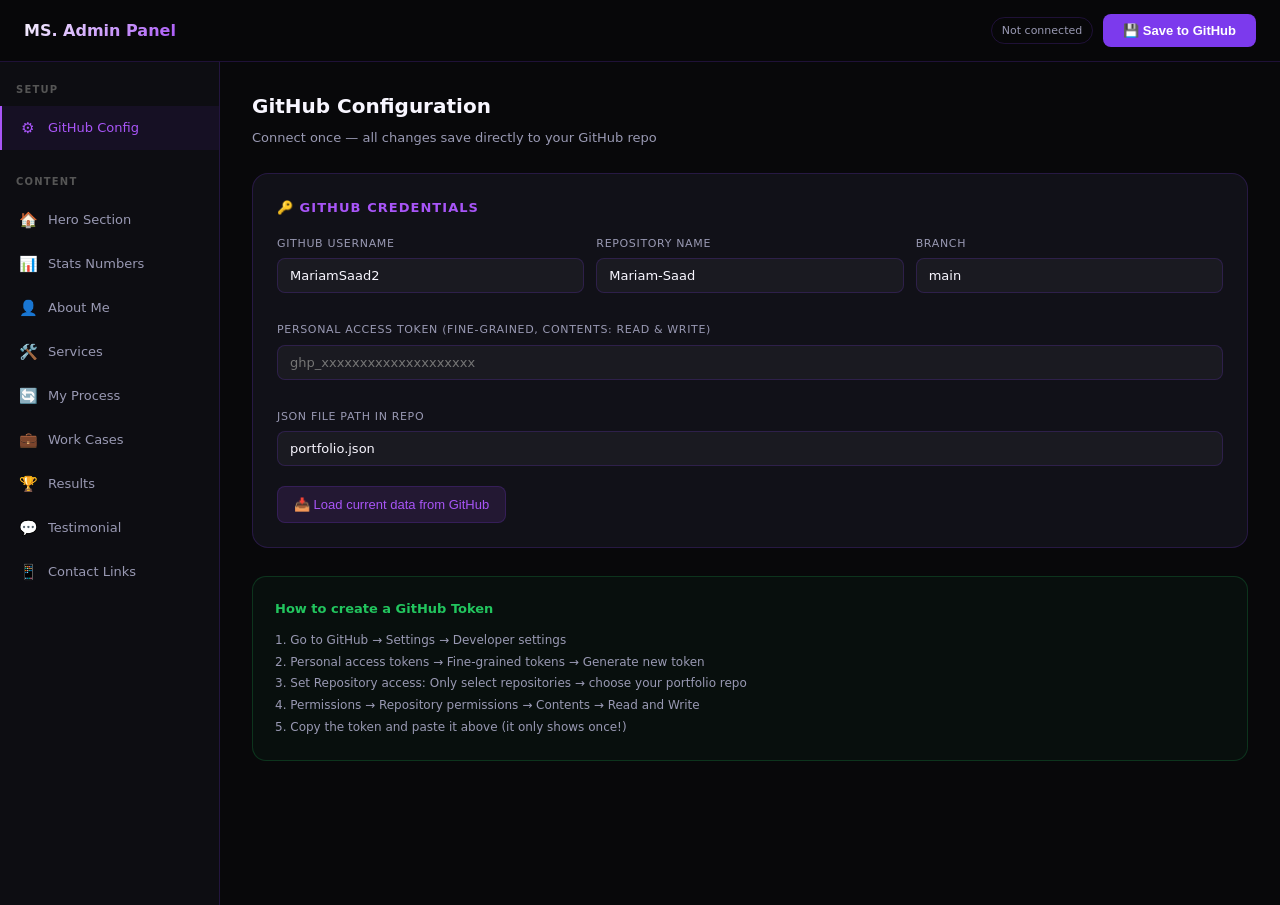
==== commit 71e73ab3: "Update admin.html" ====
--- a/admin.html
+++ b/admin.html
@@ -139,11 +139,11 @@
         <div class="gh-grid">
           <div class="field">
             <label class="label">GitHub Username</label>
-            <input type="text" id="gh-user" placeholder="MariamSaad2" />
+            <input type="text" value="MariamSaad2" id="gh-user" placeholder="MariamSaad2" />
           </div>
           <div class="field">
             <label class="label">Repository Name</label>
-            <input type="text" id="gh-repo" placeholder="Mariam-Saad" />
+            <input type="text" value="Mariam-Saad" id="gh-repo" placeholder="Mariam-Saad" />
           </div>
           <div class="field">
             <label class="label">Branch</label>
